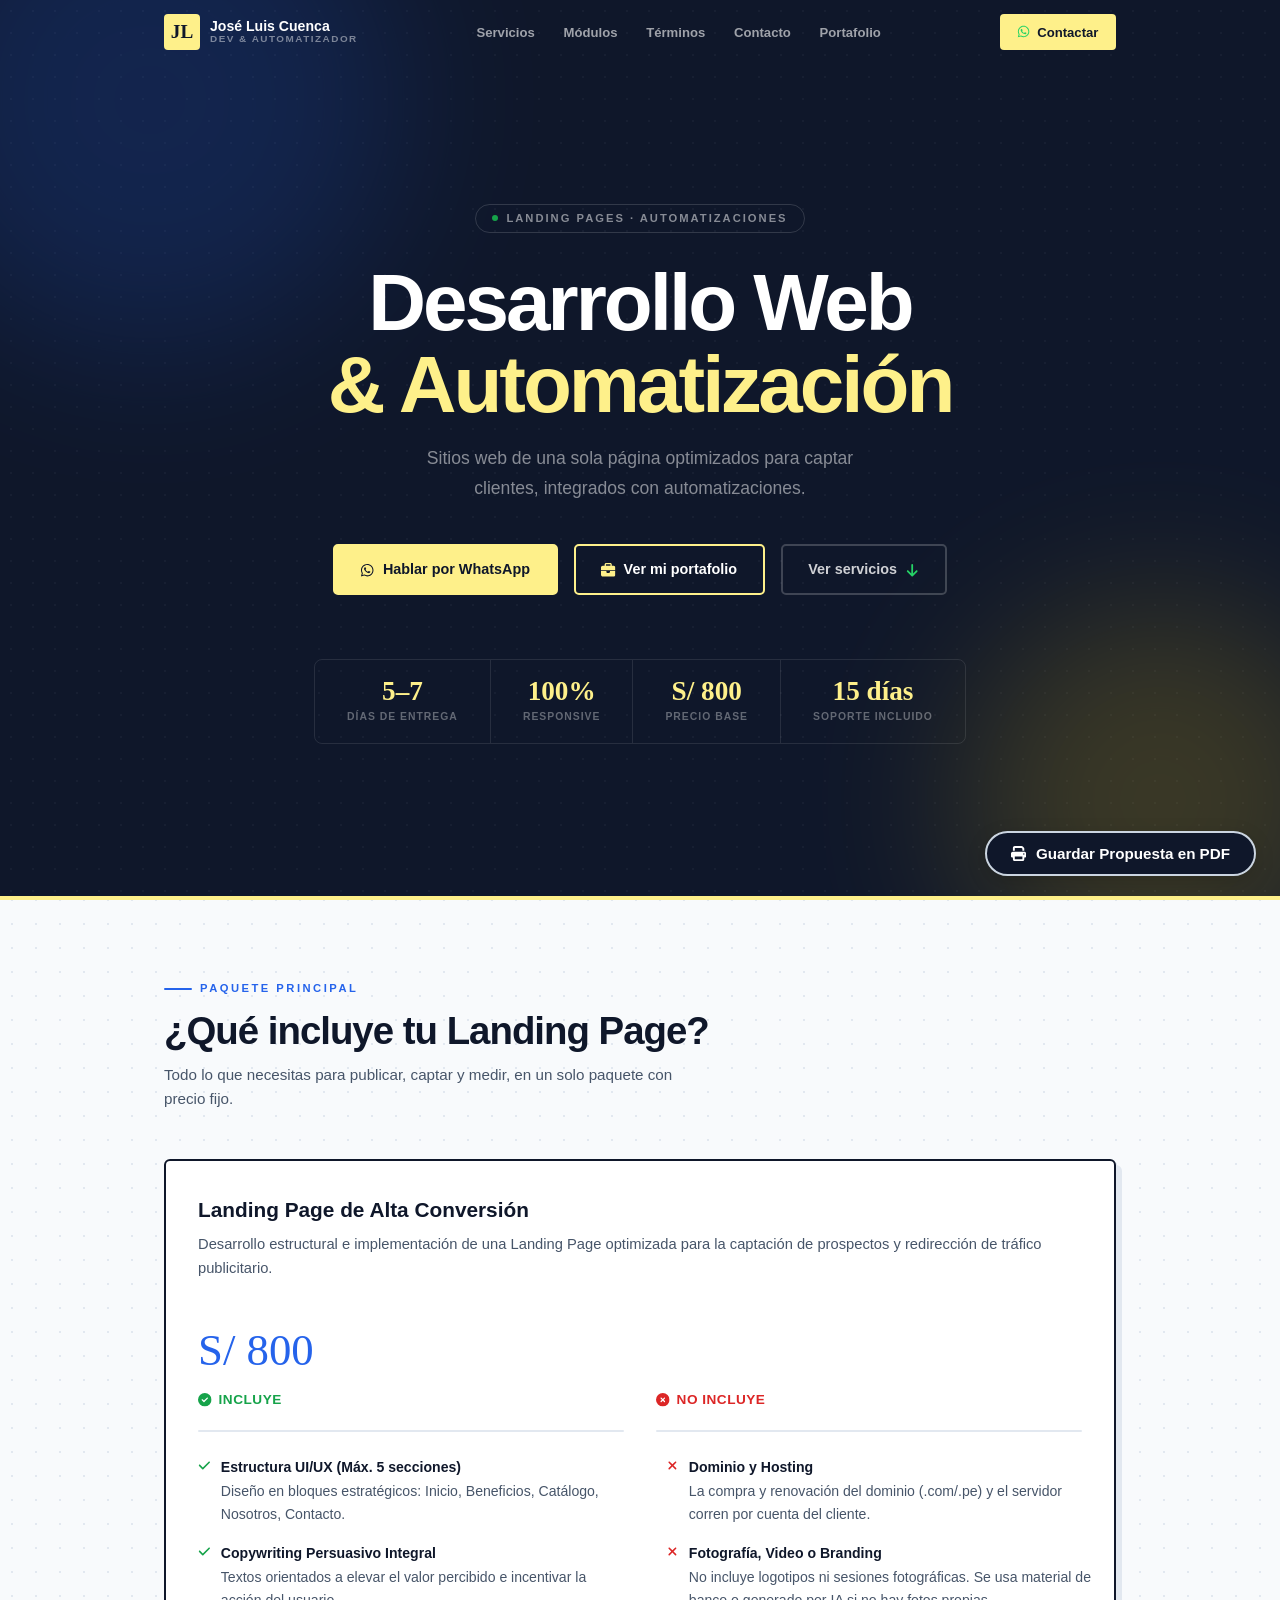
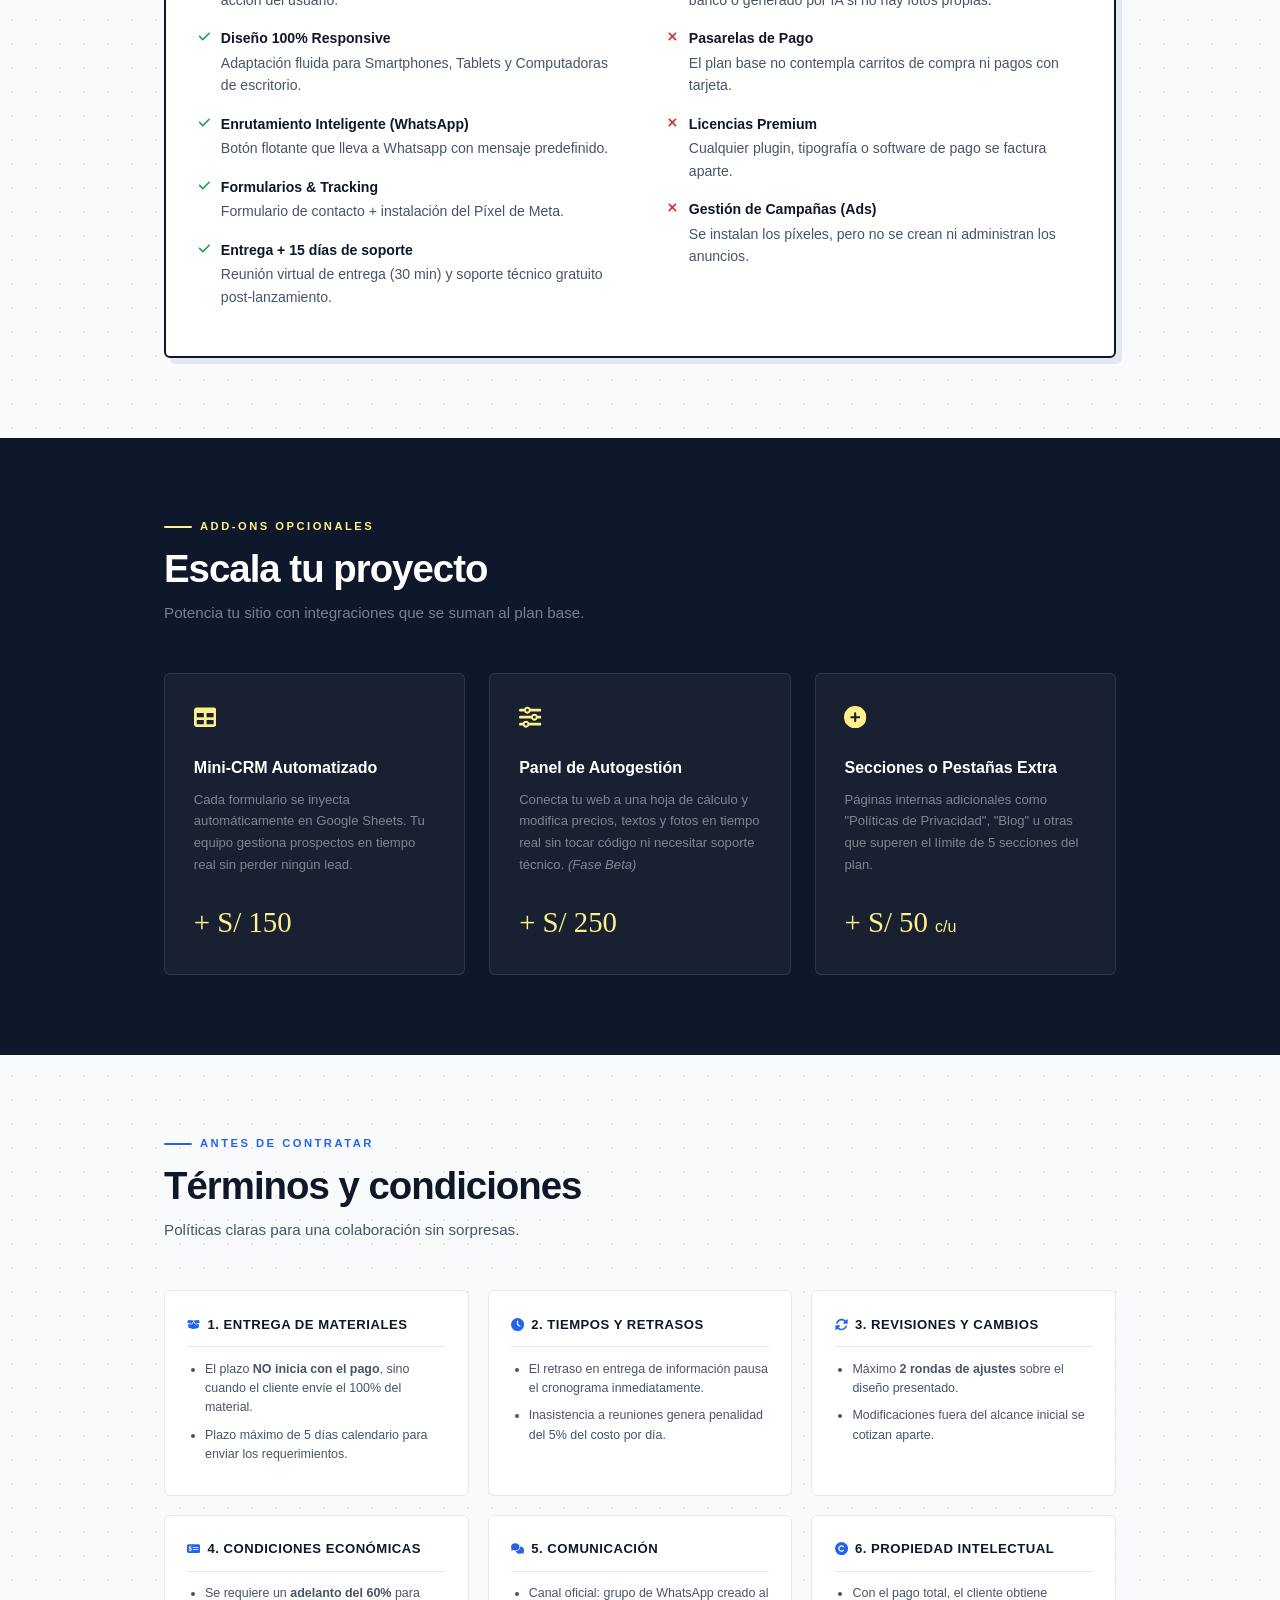
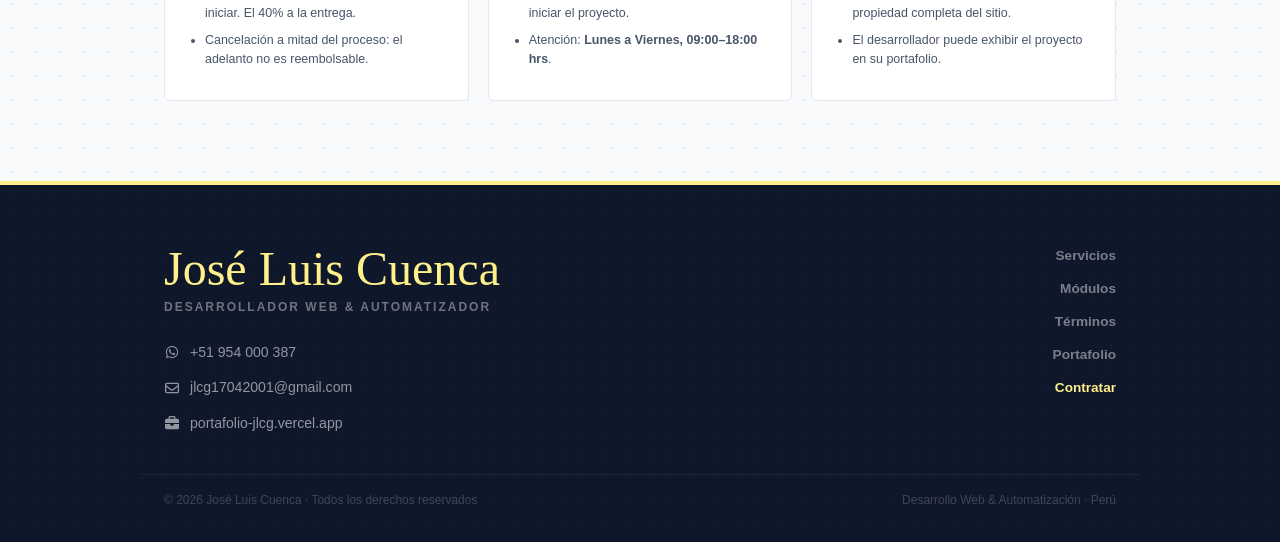
==== index.html @ b8abf056 "Verificación de Google Search Console" ====
<!doctype html>
<html lang="es-PE">
  <head>
    <meta charset="UTF-8" />
    <meta name="viewport" content="width=device-width, initial-scale=1.0" />
    <title>Landing Pages y Automatización en Perú desde S/ 800 | José Luis Cuenca</title>
    <meta name="description" content="Landing pages de alta conversión y automatizaciones para negocios en Perú. Diseño responsive, WhatsApp, formularios y píxel de Meta. Entrega en 5 a 7 días, desde S/ 800. José Luis Cuenca, Arequipa." />
    <meta name="robots" content="index, follow, max-image-preview:large" />
    <meta name="google-site-verification" content="N4TwjsxCLMq5BI_Ngx6-KOkqQGb3mL-dlwS7zQG62xs" />
    <meta name="author" content="José Luis Cuenca Gutiérrez" />
    <meta name="theme-color" content="#0f172a" />
    <link rel="canonical" href="https://portafoliofreelance-jlcg.vercel.app/" />
    <link rel="icon" href="favicon.ico" sizes="48x48" />
    <link rel="icon" href="icons/favicon.svg" type="image/svg+xml" />
    <link rel="apple-touch-icon" href="icons/apple-touch-icon.png" />
    <link rel="manifest" href="site.webmanifest" />
    <meta property="og:type" content="website" />
    <meta property="og:locale" content="es_PE" />
    <meta property="og:site_name" content="José Luis Cuenca · Desarrollo Web" />
    <meta property="og:title" content="Desarrollo Web & Automatización · Landing pages desde S/ 800" />
    <meta property="og:description" content="Landing pages de alta conversión con WhatsApp, formularios y automatizaciones. Entrega en 5 a 7 días." />
    <meta property="og:url" content="https://portafoliofreelance-jlcg.vercel.app/" />
    <meta property="og:image" content="https://portafoliofreelance-jlcg.vercel.app/og.jpg" />
    <meta property="og:image:width" content="1200" />
    <meta property="og:image:height" content="630" />
    <meta property="og:image:alt" content="Desarrollo Web & Automatización, José Luis Cuenca. Desde S/ 800." />
    <meta name="twitter:card" content="summary_large_image" />
    <meta name="twitter:title" content="Desarrollo Web & Automatización · Landing pages desde S/ 800" />
    <meta name="twitter:description" content="Landing pages de alta conversión con WhatsApp, formularios y automatizaciones." />
    <meta name="twitter:image" content="https://portafoliofreelance-jlcg.vercel.app/og.jpg" />
    <link rel="preload" href="fonts/f-inter-normal-400_800.woff2" as="font" type="font/woff2" crossorigin />
    <link rel="preload" href="fonts/f-caveat-normal-600_700.woff2" as="font" type="font/woff2" crossorigin />
    <script type="application/ld+json">{"@context": "https://schema.org", "@graph": [{"@type": "ProfessionalService", "@id": "https://portafoliofreelance-jlcg.vercel.app/#servicio", "name": "José Luis Cuenca · Desarrollo Web & Automatización", "url": "https://portafoliofreelance-jlcg.vercel.app/", "image": "https://portafoliofreelance-jlcg.vercel.app/og.jpg", "logo": "https://portafoliofreelance-jlcg.vercel.app/icons/icon-512.png", "description": "Landing pages de alta conversión y automatizaciones para negocios en Perú. Diseño responsive, WhatsApp, formularios y píxel de Meta. Entrega en 5 a 7 días, desde S/ 800. José Luis Cuenca, Arequipa.", "email": "jlcg17042001@gmail.com", "telephone": "+51954000387", "priceRange": "S/ 800 - S/ 1250", "areaServed": {"@type": "Country", "name": "Perú"}, "address": {"@type": "PostalAddress", "addressLocality": "Arequipa", "addressCountry": "PE"}, "openingHoursSpecification": {"@type": "OpeningHoursSpecification", "dayOfWeek": ["Monday", "Tuesday", "Wednesday", "Thursday", "Friday"], "opens": "09:00", "closes": "18:00"}, "founder": {"@id": "https://portafolio-jlcg.vercel.app/#persona"}, "sameAs": ["https://portafolio-jlcg.vercel.app/", "https://github.com/JCuenca17", "https://www.linkedin.com/in/josecuencag/"], "hasOfferCatalog": {"@type": "OfferCatalog", "name": "Servicios", "itemListElement": [{"@type": "Offer", "price": "800", "priceCurrency": "PEN", "itemOffered": {"@type": "Service", "name": "Landing Page de Alta Conversión", "description": "Hasta 5 secciones, copywriting, diseño responsive, WhatsApp, formulario, píxel de Meta y soporte post-lanzamiento."}}, {"@type": "Offer", "price": "150", "priceCurrency": "PEN", "itemOffered": {"@type": "Service", "name": "Mini-CRM Automatizado", "description": "Formularios conectados a una hoja de cálculo en tiempo real."}}, {"@type": "Offer", "price": "250", "priceCurrency": "PEN", "itemOffered": {"@type": "Service", "name": "Panel de Autogestión", "description": "Edita precios, textos y fotos desde una hoja de cálculo."}}, {"@type": "Offer", "price": "50", "priceCurrency": "PEN", "itemOffered": {"@type": "Service", "name": "Sección o pestaña extra"}}]}}, {"@type": "Person", "@id": "https://portafolio-jlcg.vercel.app/#persona", "name": "José Luis Cuenca Gutiérrez", "url": "https://portafolio-jlcg.vercel.app/", "jobTitle": "Desarrollador de Software"}, {"@type": "WebSite", "@id": "https://portafoliofreelance-jlcg.vercel.app/#web", "url": "https://portafoliofreelance-jlcg.vercel.app/", "name": "José Luis Cuenca · Desarrollo Web & Automatización", "inLanguage": "es-PE"}]}</script>

    <link rel="stylesheet" href="style.css" />
  </head>
  <body>
    <svg width="0" height="0" style="position:absolute" aria-hidden="true" focusable="false"><symbol id="i-brands-whatsapp" viewBox="0 0 448 512"><path d="M380.9 97.1C339 55.1 283.2 32 223.9 32c-122.4 0-222 99.6-222 222 0 39.1 10.2 77.3 29.6 111L0 480l117.7-30.9c32.4 17.7 68.9 27 106.1 27h.1c122.3 0 224.1-99.6 224.1-222 0-59.3-25.2-115-67.1-157zm-157 341.6c-33.2 0-65.7-8.9-94-25.7l-6.7-4-69.8 18.3L72 359.2l-4.4-7c-18.5-29.4-28.2-63.3-28.2-98.2 0-101.7 82.8-184.5 184.6-184.5 49.3 0 95.6 19.2 130.4 54.1 34.8 34.9 56.2 81.2 56.1 130.5 0 101.8-84.9 184.6-186.6 184.6zm101.2-138.2c-5.5-2.8-32.8-16.2-37.9-18-5.1-1.9-8.8-2.8-12.5 2.8-3.7 5.6-14.3 18-17.6 21.8-3.2 3.7-6.5 4.2-12 1.4-32.6-16.3-54-29.1-75.5-66-5.7-9.8 5.7-9.1 16.3-30.3 1.8-3.7.9-6.9-.5-9.7-1.4-2.8-12.5-30.1-17.1-41.2-4.5-10.8-9.1-9.3-12.5-9.5-3.2-.2-6.9-.2-10.6-.2-3.7 0-9.7 1.4-14.8 6.9-5.1 5.6-19.4 19-19.4 46.3 0 27.3 19.9 53.7 22.6 57.4 2.8 3.7 39.1 59.7 94.8 83.8 35.2 15.2 49 16.5 66.6 13.9 10.7-1.6 32.8-13.4 37.4-26.4 4.6-13 4.6-24.1 3.2-26.4-1.3-2.5-5-3.9-10.5-6.6z"/></symbol><symbol id="i-regular-envelope" viewBox="0 0 512 512"><path d="M64 112c-8.8 0-16 7.2-16 16v22.1L220.5 291.7c20.7 17 50.4 17 71.1 0L464 150.1V128c0-8.8-7.2-16-16-16H64zM48 212.2V384c0 8.8 7.2 16 16 16H448c8.8 0 16-7.2 16-16V212.2L322 328.8c-38.4 31.5-93.7 31.5-132 0L48 212.2zM0 128C0 92.7 28.7 64 64 64H448c35.3 0 64 28.7 64 64V384c0 35.3-28.7 64-64 64H64c-35.3 0-64-28.7-64-64V128z"/></symbol><symbol id="i-solid-arrow-down" viewBox="0 0 384 512"><path d="M169.4 470.6c12.5 12.5 32.8 12.5 45.3 0l160-160c12.5-12.5 12.5-32.8 0-45.3s-32.8-12.5-45.3 0L224 370.8 224 64c0-17.7-14.3-32-32-32s-32 14.3-32 32l0 306.7L54.6 265.4c-12.5-12.5-32.8-12.5-45.3 0s-12.5 32.8 0 45.3l160 160z"/></symbol><symbol id="i-solid-box-open" viewBox="0 0 640 512"><path d="M58.9 42.1c3-6.1 9.6-9.6 16.3-8.7L320 64 564.8 33.4c6.7-.8 13.3 2.7 16.3 8.7l41.7 83.4c9 17.9-.6 39.6-19.8 45.1L439.6 217.3c-13.9 4-28.8-1.9-36.2-14.3L320 64 236.6 203c-7.4 12.4-22.3 18.3-36.2 14.3L37.1 170.6c-19.3-5.5-28.8-27.2-19.8-45.1L58.9 42.1zM321.1 128l54.9 91.4c14.9 24.8 44.6 36.6 72.5 28.6L576 211.6v167c0 22-15 41.2-36.4 46.6l-204.1 51c-10.2 2.6-20.9 2.6-31 0l-204.1-51C79 419.7 64 400.5 64 378.5v-167L191.6 248c27.8 8 57.6-3.8 72.5-28.6L318.9 128h2.2z"/></symbol><symbol id="i-solid-briefcase" viewBox="0 0 512 512"><path d="M184 48H328c4.4 0 8 3.6 8 8V96H176V56c0-4.4 3.6-8 8-8zm-56 8V96H64C28.7 96 0 124.7 0 160v96H192 320 512V160c0-35.3-28.7-64-64-64H384V56c0-30.9-25.1-56-56-56H184c-30.9 0-56 25.1-56 56zM512 288H320v32c0 17.7-14.3 32-32 32H224c-17.7 0-32-14.3-32-32V288H0V416c0 35.3 28.7 64 64 64H448c35.3 0 64-28.7 64-64V288z"/></symbol><symbol id="i-solid-check" viewBox="0 0 448 512"><path d="M438.6 105.4c12.5 12.5 12.5 32.8 0 45.3l-256 256c-12.5 12.5-32.8 12.5-45.3 0l-128-128c-12.5-12.5-12.5-32.8 0-45.3s32.8-12.5 45.3 0L160 338.7 393.4 105.4c12.5-12.5 32.8-12.5 45.3 0z"/></symbol><symbol id="i-solid-circle-check" viewBox="0 0 512 512"><path d="M256 512A256 256 0 1 0 256 0a256 256 0 1 0 0 512zM369 209L241 337c-9.4 9.4-24.6 9.4-33.9 0l-64-64c-9.4-9.4-9.4-24.6 0-33.9s24.6-9.4 33.9 0l47 47L335 175c9.4-9.4 24.6-9.4 33.9 0s9.4 24.6 0 33.9z"/></symbol><symbol id="i-solid-circle-xmark" viewBox="0 0 512 512"><path d="M256 512A256 256 0 1 0 256 0a256 256 0 1 0 0 512zM175 175c9.4-9.4 24.6-9.4 33.9 0l47 47 47-47c9.4-9.4 24.6-9.4 33.9 0s9.4 24.6 0 33.9l-47 47 47 47c9.4 9.4 9.4 24.6 0 33.9s-24.6 9.4-33.9 0l-47-47-47 47c-9.4 9.4-24.6 9.4-33.9 0s-9.4-24.6 0-33.9l47-47-47-47c-9.4-9.4-9.4-24.6 0-33.9z"/></symbol><symbol id="i-solid-clock" viewBox="0 0 512 512"><path d="M256 0a256 256 0 1 1 0 512A256 256 0 1 1 256 0zM232 120V256c0 8 4 15.5 10.7 20l96 64c11 7.4 25.9 4.4 33.3-6.7s4.4-25.9-6.7-33.3L280 243.2V120c0-13.3-10.7-24-24-24s-24 10.7-24 24z"/></symbol><symbol id="i-solid-comments" viewBox="0 0 640 512"><path d="M208 352c114.9 0 208-78.8 208-176S322.9 0 208 0S0 78.8 0 176c0 38.6 14.7 74.3 39.6 103.4c-3.5 9.4-8.7 17.7-14.2 24.7c-4.8 6.2-9.7 11-13.3 14.3c-1.8 1.6-3.3 2.9-4.3 3.7c-.5 .4-.9 .7-1.1 .8l-.2 .2 0 0 0 0C1 327.2-1.4 334.4 .8 340.9S9.1 352 16 352c21.8 0 43.8-5.6 62.1-12.5c9.2-3.5 17.8-7.4 25.3-11.4C134.1 343.3 169.8 352 208 352zM448 176c0 112.3-99.1 196.9-216.5 207C255.8 457.4 336.4 512 432 512c38.2 0 73.9-8.7 104.7-23.9c7.5 4 16 7.9 25.2 11.4c18.3 6.9 40.3 12.5 62.1 12.5c6.9 0 13.1-4.5 15.2-11.1c2.1-6.6-.2-13.8-5.8-17.9l0 0 0 0-.2-.2c-.2-.2-.6-.4-1.1-.8c-1-.8-2.5-2-4.3-3.7c-3.6-3.3-8.5-8.1-13.3-14.3c-5.5-7-10.7-15.4-14.2-24.7c24.9-29 39.6-64.7 39.6-103.4c0-92.8-84.9-168.9-192.6-175.5c.4 5.1 .6 10.3 .6 15.5z"/></symbol><symbol id="i-solid-copyright" viewBox="0 0 512 512"><path d="M256 512A256 256 0 1 0 256 0a256 256 0 1 0 0 512zM199.4 312.6c31.2 31.2 81.9 31.2 113.1 0c9.4-9.4 24.6-9.4 33.9 0s9.4 24.6 0 33.9c-50 50-131 50-181 0s-50-131 0-181s131-50 181 0c9.4 9.4 9.4 24.6 0 33.9s-24.6 9.4-33.9 0c-31.2-31.2-81.9-31.2-113.1 0s-31.2 81.9 0 113.1z"/></symbol><symbol id="i-solid-money-check-dollar" viewBox="0 0 576 512"><path d="M64 64C28.7 64 0 92.7 0 128V384c0 35.3 28.7 64 64 64H512c35.3 0 64-28.7 64-64V128c0-35.3-28.7-64-64-64H64zM272 192H496c8.8 0 16 7.2 16 16s-7.2 16-16 16H272c-8.8 0-16-7.2-16-16s7.2-16 16-16zM256 304c0-8.8 7.2-16 16-16H496c8.8 0 16 7.2 16 16s-7.2 16-16 16H272c-8.8 0-16-7.2-16-16zM164 152v13.9c7.5 1.2 14.6 2.9 21.1 4.7c10.7 2.8 17 13.8 14.2 24.5s-13.8 17-24.5 14.2c-11-2.9-21.6-5-31.2-5.2c-7.9-.1-16 1.8-21.5 5c-4.8 2.8-6.2 5.6-6.2 9.3c0 1.8 .1 3.5 5.3 6.7c6.3 3.8 15.5 6.7 28.3 10.5l.7 .2c11.2 3.4 25.6 7.7 37.1 15c12.9 8.1 24.3 21.3 24.6 41.6c.3 20.9-10.5 36.1-24.8 45c-7.2 4.5-15.2 7.3-23.2 9V360c0 11-9 20-20 20s-20-9-20-20V345.4c-10.3-2.2-20-5.5-28.2-8.4l0 0 0 0c-2.1-.7-4.1-1.4-6.1-2.1c-10.5-3.5-16.1-14.8-12.6-25.3s14.8-16.1 25.3-12.6c2.5 .8 4.9 1.7 7.2 2.4c13.6 4.6 24 8.1 35.1 8.5c8.6 .3 16.5-1.6 21.4-4.7c4.1-2.5 6-5.5 5.9-10.5c0-2.9-.8-5-5.9-8.2c-6.3-4-15.4-6.9-28-10.7l-1.7-.5c-10.9-3.3-24.6-7.4-35.6-14c-12.7-7.7-24.6-20.5-24.7-40.7c-.1-21.1 11.8-35.7 25.8-43.9c6.9-4.1 14.5-6.8 22.2-8.5V152c0-11 9-20 20-20s20 9 20 20z"/></symbol><symbol id="i-solid-plus-circle" viewBox="0 0 512 512"><path d="M256 512A256 256 0 1 0 256 0a256 256 0 1 0 0 512zM232 344V280H168c-13.3 0-24-10.7-24-24s10.7-24 24-24h64V168c0-13.3 10.7-24 24-24s24 10.7 24 24v64h64c13.3 0 24 10.7 24 24s-10.7 24-24 24H280v64c0 13.3-10.7 24-24 24s-24-10.7-24-24z"/></symbol><symbol id="i-solid-print" viewBox="0 0 512 512"><path d="M128 0C92.7 0 64 28.7 64 64v96h64V64H354.7L384 93.3V160h64V93.3c0-17-6.7-33.3-18.7-45.3L400 18.7C388 6.7 371.7 0 354.7 0H128zM384 352v32 64H128V384 368 352H384zm64 32h32c17.7 0 32-14.3 32-32V256c0-35.3-28.7-64-64-64H64c-35.3 0-64 28.7-64 64v96c0 17.7 14.3 32 32 32H64v64c0 35.3 28.7 64 64 64H384c35.3 0 64-28.7 64-64V384zM432 248a24 24 0 1 1 0 48 24 24 0 1 1 0-48z"/></symbol><symbol id="i-solid-rotate" viewBox="0 0 512 512"><path d="M142.9 142.9c62.2-62.2 162.7-62.5 225.3-1L327 183c-6.9 6.9-8.9 17.2-5.2 26.2s12.5 14.8 22.2 14.8H463.5c0 0 0 0 0 0H472c13.3 0 24-10.7 24-24V72c0-9.7-5.8-18.5-14.8-22.2s-19.3-1.7-26.2 5.2L413.4 96.6c-87.6-86.5-228.7-86.2-315.8 1C73.2 122 55.6 150.7 44.8 181.4c-5.9 16.7 2.9 34.9 19.5 40.8s34.9-2.9 40.8-19.5c7.7-21.8 20.2-42.3 37.8-59.8zM16 312v7.6 .7V440c0 9.7 5.8 18.5 14.8 22.2s19.3 1.7 26.2-5.2l41.6-41.6c87.6 86.5 228.7 86.2 315.8-1c24.4-24.4 42.1-53.1 52.9-83.7c5.9-16.7-2.9-34.9-19.5-40.8s-34.9 2.9-40.8 19.5c-7.7 21.8-20.2 42.3-37.8 59.8c-62.2 62.2-162.7 62.5-225.3 1L185 329c6.9-6.9 8.9-17.2 5.2-26.2s-12.5-14.8-22.2-14.8H48.4h-.7H40c-13.3 0-24 10.7-24 24z"/></symbol><symbol id="i-solid-sliders" viewBox="0 0 512 512"><path d="M0 416c0 17.7 14.3 32 32 32l54.7 0c12.3 28.3 40.5 48 73.3 48s61-19.7 73.3-48L480 448c17.7 0 32-14.3 32-32s-14.3-32-32-32l-246.7 0c-12.3-28.3-40.5-48-73.3-48s-61 19.7-73.3 48L32 384c-17.7 0-32 14.3-32 32zm128 0a32 32 0 1 1 64 0 32 32 0 1 1 -64 0zM320 256a32 32 0 1 1 64 0 32 32 0 1 1 -64 0zm32-80c-32.8 0-61 19.7-73.3 48L32 224c-17.7 0-32 14.3-32 32s14.3 32 32 32l246.7 0c12.3 28.3 40.5 48 73.3 48s61-19.7 73.3-48l54.7 0c17.7 0 32-14.3 32-32s-14.3-32-32-32l-54.7 0c-12.3-28.3-40.5-48-73.3-48zM192 128a32 32 0 1 1 0-64 32 32 0 1 1 0 64zm73.3-64C253 35.7 224.8 16 192 16s-61 19.7-73.3 48L32 64C14.3 64 0 78.3 0 96s14.3 32 32 32l86.7 0c12.3 28.3 40.5 48 73.3 48s61-19.7 73.3-48L480 128c17.7 0 32-14.3 32-32s-14.3-32-32-32L265.3 64z"/></symbol><symbol id="i-solid-table" viewBox="0 0 512 512"><path d="M64 256V160H224v96H64zm0 64H224v96H64V320zm224 96V320H448v96H288zM448 256H288V160H448v96zM64 32C28.7 32 0 60.7 0 96V416c0 35.3 28.7 64 64 64H448c35.3 0 64-28.7 64-64V96c0-35.3-28.7-64-64-64H64z"/></symbol><symbol id="i-solid-xmark" viewBox="0 0 384 512"><path d="M342.6 150.6c12.5-12.5 12.5-32.8 0-45.3s-32.8-12.5-45.3 0L192 210.7 86.6 105.4c-12.5-12.5-32.8-12.5-45.3 0s-12.5 32.8 0 45.3L146.7 256 41.4 361.4c-12.5 12.5-12.5 32.8 0 45.3s32.8 12.5 45.3 0L192 301.3 297.4 406.6c12.5 12.5 32.8 12.5 45.3 0s12.5-32.8 0-45.3L237.3 256 342.6 150.6z"/></symbol></svg>
    <nav class="nav" id="navbar" aria-label="Principal">
      <div class="nav-inner">
        <a href="#" class="nav-logo" aria-label="José Luis Cuenca, inicio">
          <div class="nav-logo-mark">JL</div>
          <div class="nav-logo-text">
            <span class="nav-logo-name">José Luis Cuenca</span>
            <span class="nav-logo-role">Dev & Automatizador</span>
          </div>
        </a>
        <ul class="nav-links">
          <li><a href="#servicios">Servicios</a></li>
          <li><a href="#modulos">Módulos</a></li>
          <li><a href="#terminos">Términos</a></li>
          <li><a href="#contacto">Contacto</a></li>
          <li>
            <a href="https://portafolio-jlcg.vercel.app/" target="_blank" rel="noopener">Portafolio</a>
          </li>
        </ul>
        <a
          href="https://wa.me/51954000387"
          target="_blank"
          class="nav-cta desktop"
        >
          <i class="fa-brands fa-whatsapp" aria-hidden="true"><svg class="ico"><use href="#i-brands-whatsapp"/></svg></i> Contactar
        </a>
        <button class="hamburger" id="hamburger" aria-label="Menú">
          <span></span><span></span><span></span>
        </button>
      </div>
    </nav>

    <div class="mobile-menu" id="mobileMenu">
      <a href="#servicios" class="mobile-link">Servicios</a>
      <a href="#modulos" class="mobile-link">Módulos</a>
      <a href="#terminos" class="mobile-link">Términos</a>
      <a href="#contacto" class="mobile-link">Contacto</a>
      <a href="https://portafolio-jlcg.vercel.app/" target="_blank" rel="noopener" class="mobile-link">Ver portafolio</a>
      <a href="https://wa.me/51954000387" target="_blank" rel="noopener" class="nav-cta">
        <i class="fa-brands fa-whatsapp" aria-hidden="true"><svg class="ico"><use href="#i-brands-whatsapp"/></svg></i> Contratar ahora
      </a>
    </div>

    <main id="inicio">
    <section class="hero">
      <div class="hero-blob hero-blob-1"></div>
      <div class="hero-blob hero-blob-2"></div>
      <div class="hero-stripe"></div>

      <div class="hero-eyebrow">
        <span class="dot"></span>
        Landing Pages · Automatizaciones
      </div>

      <h1>
        Desarrollo Web<br /><span class="accent">&amp; Automatización</span>
      </h1>

      <p class="hero-sub">
        Sitios web de una sola página optimizados para captar clientes,
        integrados con automatizaciones.
      </p>

      <div class="hero-actions">
        <a href="https://wa.me/51954000387" target="_blank" rel="noopener" class="btn-primary">
          <i class="fa-brands fa-whatsapp" aria-hidden="true"><svg class="ico"><use href="#i-brands-whatsapp"/></svg></i> Hablar por WhatsApp
        </a>
        <a
          href="https://portafolio-jlcg.vercel.app/"
          target="_blank"
          rel="noopener"
          class="btn-outline btn-portafolio"
        >
          <i class="fa-solid fa-briefcase" aria-hidden="true"><svg class="ico"><use href="#i-solid-briefcase"/></svg></i> Ver mi portafolio
        </a>
        <a href="#servicios" class="btn-outline">
          Ver servicios <i class="fa-solid fa-arrow-down" aria-hidden="true"><svg class="ico"><use href="#i-solid-arrow-down"/></svg></i>
        </a>
      </div>

      <div class="hero-stats">
        <div class="stat-item">
          <span class="stat-value hw" data-count="7">5–7</span>
          <span class="stat-label">Días de entrega</span>
        </div>
        <div class="stat-item">
          <span class="stat-value hw">100%</span>
          <span class="stat-label">Responsive</span>
        </div>
        <div class="stat-item">
          <span class="stat-value hw">S/ 800</span>
          <span class="stat-label">Precio base</span>
        </div>
        <div class="stat-item">
          <span class="stat-value hw">15 días</span>
          <span class="stat-label">Soporte incluido</span>
        </div>
      </div>
    </section>

    <div id="servicios">
      <div class="section">
        <p class="section-label reveal">Paquete principal</p>
        <h2 class="section-heading reveal delay-1">
          ¿Qué incluye tu Landing Page?
        </h2>
        <p class="section-sub reveal delay-2">
          Todo lo que necesitas para publicar, captar y medir, en un solo
          paquete con precio fijo.
        </p>

        <div class="card reveal delay-3">
          <div class="service-header">
            <div>
              <div class="service-title">Landing Page de Alta Conversión</div>
              <div class="service-desc" style="margin-top: 0.4rem">
                Desarrollo estructural e implementación de una Landing Page
                optimizada para la captación de prospectos y redirección de
                tráfico publicitario.
              </div>
            </div>
            <div class="service-price hw">S/ 800</div>
          </div>

          <div class="scope-grid">
            <div class="scope-col yes">
              <h3><i class="fa-solid fa-circle-check" aria-hidden="true"><svg class="ico"><use href="#i-solid-circle-check"/></svg></i> Incluye</h3>
              <div class="scope-divider"></div>
              <div class="scope-item">
                <i class="fa-solid fa-check scope-item-icon" aria-hidden="true"><svg class="ico"><use href="#i-solid-check"/></svg></i>
                <div>
                  <strong>Estructura UI/UX (Máx. 5 secciones)</strong>Diseño en
                  bloques estratégicos: Inicio, Beneficios, Catálogo, Nosotros,
                  Contacto.
                </div>
              </div>
              <div class="scope-item">
                <i class="fa-solid fa-check scope-item-icon" aria-hidden="true"><svg class="ico"><use href="#i-solid-check"/></svg></i>
                <div>
                  <strong>Copywriting Persuasivo Integral</strong>Textos
                  orientados a elevar el valor percibido e incentivar la acción
                  del usuario.
                </div>
              </div>
              <div class="scope-item">
                <i class="fa-solid fa-check scope-item-icon" aria-hidden="true"><svg class="ico"><use href="#i-solid-check"/></svg></i>
                <div>
                  <strong>Diseño 100% Responsive</strong>Adaptación fluida para
                  Smartphones, Tablets y Computadoras de escritorio.
                </div>
              </div>
              <div class="scope-item">
                <i class="fa-solid fa-check scope-item-icon" aria-hidden="true"><svg class="ico"><use href="#i-solid-check"/></svg></i>
                <div>
                  <strong>Enrutamiento Inteligente (WhatsApp)</strong>Botón
                  flotante que lleva a Whatsapp con mensaje predefinido.
                </div>
              </div>
              <div class="scope-item">
                <i class="fa-solid fa-check scope-item-icon" aria-hidden="true"><svg class="ico"><use href="#i-solid-check"/></svg></i>
                <div>
                  <strong>Formularios & Tracking</strong>Formulario de contacto
                  + instalación del Píxel de Meta.
                </div>
              </div>
              <div class="scope-item">
                <i class="fa-solid fa-check scope-item-icon" aria-hidden="true"><svg class="ico"><use href="#i-solid-check"/></svg></i>
                <div>
                  <strong>Entrega + 15 días de soporte</strong>Reunión virtual
                  de entrega (30 min) y soporte técnico gratuito
                  post-lanzamiento.
                </div>
              </div>
            </div>
            <div class="scope-col no">
              <h3><i class="fa-solid fa-circle-xmark" aria-hidden="true"><svg class="ico"><use href="#i-solid-circle-xmark"/></svg></i> No incluye</h3>
              <div class="scope-divider"></div>
              <div class="scope-item">
                <i class="fa-solid fa-xmark scope-item-icon" aria-hidden="true"><svg class="ico"><use href="#i-solid-xmark"/></svg></i>
                <div>
                  <strong>Dominio y Hosting</strong>La compra y renovación del
                  dominio (.com/.pe) y el servidor corren por cuenta del
                  cliente.
                </div>
              </div>
              <div class="scope-item">
                <i class="fa-solid fa-xmark scope-item-icon" aria-hidden="true"><svg class="ico"><use href="#i-solid-xmark"/></svg></i>
                <div>
                  <strong>Fotografía, Video o Branding</strong>No incluye
                  logotipos ni sesiones fotográficas. Se usa material de banco o
                  generado por IA si no hay fotos propias.
                </div>
              </div>
              <div class="scope-item">
                <i class="fa-solid fa-xmark scope-item-icon" aria-hidden="true"><svg class="ico"><use href="#i-solid-xmark"/></svg></i>
                <div>
                  <strong>Pasarelas de Pago</strong>El plan base no contempla
                  carritos de compra ni pagos con tarjeta.
                </div>
              </div>
              <div class="scope-item">
                <i class="fa-solid fa-xmark scope-item-icon" aria-hidden="true"><svg class="ico"><use href="#i-solid-xmark"/></svg></i>
                <div>
                  <strong>Licencias Premium</strong>Cualquier plugin, tipografía
                  o software de pago se factura aparte.
                </div>
              </div>
              <div class="scope-item">
                <i class="fa-solid fa-xmark scope-item-icon" aria-hidden="true"><svg class="ico"><use href="#i-solid-xmark"/></svg></i>
                <div>
                  <strong>Gestión de Campañas (Ads)</strong>Se instalan los
                  píxeles, pero no se crean ni administran los anuncios.
                </div>
              </div>
            </div>
          </div>
        </div>
      </div>
    </div>

    <div class="modules-bg" id="modulos">
      <div class="section">
        <p class="section-label reveal">Add-ons opcionales</p>
        <h2 class="section-heading reveal delay-1">Escala tu proyecto</h2>
        <p
          class="section-sub reveal delay-2"
          style="color: rgba(255, 255, 255, 0.45)"
        >
          Potencia tu sitio con integraciones que se suman al plan base.
        </p>

        <div class="modules-grid">
          <div class="module-card reveal delay-1">
            <div class="module-card-icon">
              <i class="fa-solid fa-table" aria-hidden="true"><svg class="ico"><use href="#i-solid-table"/></svg></i>
            </div>
            <div class="module-card-title">Mini-CRM Automatizado</div>
            <div class="module-card-desc">
              Cada formulario se inyecta automáticamente en Google Sheets. Tu
              equipo gestiona prospectos en tiempo real sin perder ningún lead.
            </div>
            <div class="module-card-price hw">+ S/ 150</div>
          </div>
          <div class="module-card reveal delay-2">
            <div class="module-card-icon">
              <i class="fa-solid fa-sliders" aria-hidden="true"><svg class="ico"><use href="#i-solid-sliders"/></svg></i>
            </div>
            <div class="module-card-title">Panel de Autogestión</div>
            <div class="module-card-desc">
              Conecta tu web a una hoja de cálculo y modifica precios, textos y
              fotos en tiempo real sin tocar código ni necesitar soporte
              técnico.
              <em>(Fase Beta)</em>
            </div>
            <div class="module-card-price hw">+ S/ 250</div>
          </div>
          <div class="module-card reveal delay-3">
            <div class="module-card-icon">
              <i class="fa-solid fa-plus-circle" aria-hidden="true"><svg class="ico"><use href="#i-solid-plus-circle"/></svg></i>
            </div>
            <div class="module-card-title">Secciones o Pestañas Extra</div>
            <div class="module-card-desc">
              Páginas internas adicionales como "Políticas de Privacidad",
              "Blog" u otras que superen el límite de 5 secciones del plan.
            </div>
            <div class="module-card-price hw">
              + S/ 50
              <span
                style="
                  font-size: 1rem;
                  font-family: &quot;Inter&quot;, sans-serif;
                "
                >c/u</span
              >
            </div>
          </div>
        </div>
      </div>
    </div>

    <div id="terminos">
      <div class="section">
        <p class="section-label reveal">Antes de contratar</p>
        <h2 class="section-heading reveal delay-1">Términos y condiciones</h2>
        <p class="section-sub reveal delay-2">
          Políticas claras para una colaboración sin sorpresas.
        </p>

        <div class="terms-grid">
          <div class="term-card reveal delay-1">
            <h3>
              <i class="fa-solid fa-box-open" aria-hidden="true"><svg class="ico"><use href="#i-solid-box-open"/></svg></i> 1. Entrega de Materiales
            </h3>
            <ul>
              <li>
                El plazo <strong>NO inicia con el pago</strong>, sino cuando el
                cliente envíe el 100% del material.
              </li>
              <li>
                Plazo máximo de 5 días calendario para enviar los
                requerimientos.
              </li>
            </ul>
          </div>
          <div class="term-card reveal delay-2">
            <h3><i class="fa-solid fa-clock" aria-hidden="true"><svg class="ico"><use href="#i-solid-clock"/></svg></i> 2. Tiempos y Retrasos</h3>
            <ul>
              <li>
                El retraso en entrega de información pausa el cronograma
                inmediatamente.
              </li>
              <li>
                Inasistencia a reuniones genera penalidad del 5% del costo por
                día.
              </li>
            </ul>
          </div>
          <div class="term-card reveal delay-3">
            <h3><i class="fa-solid fa-rotate" aria-hidden="true"><svg class="ico"><use href="#i-solid-rotate"/></svg></i> 3. Revisiones y Cambios</h3>
            <ul>
              <li>
                Máximo <strong>2 rondas de ajustes</strong> sobre el diseño
                presentado.
              </li>
              <li>
                Modificaciones fuera del alcance inicial se cotizan aparte.
              </li>
            </ul>
          </div>
          <div class="term-card reveal delay-1">
            <h3>
              <i class="fa-solid fa-money-check-dollar" aria-hidden="true"><svg class="ico"><use href="#i-solid-money-check-dollar"/></svg></i> 4. Condiciones
              Económicas
            </h3>
            <ul>
              <li>
                Se requiere un <strong>adelanto del 60%</strong> para iniciar.
                El 40% a la entrega.
              </li>
              <li>
                Cancelación a mitad del proceso: el adelanto no es reembolsable.
              </li>
            </ul>
          </div>
          <div class="term-card reveal delay-2">
            <h3><i class="fa-solid fa-comments" aria-hidden="true"><svg class="ico"><use href="#i-solid-comments"/></svg></i> 5. Comunicación</h3>
            <ul>
              <li>
                Canal oficial: grupo de WhatsApp creado al iniciar el proyecto.
              </li>
              <li>
                Atención: <strong>Lunes a Viernes, 09:00–18:00 hrs</strong>.
              </li>
            </ul>
          </div>
          <div class="term-card reveal delay-3">
            <h3>
              <i class="fa-solid fa-copyright" aria-hidden="true"><svg class="ico"><use href="#i-solid-copyright"/></svg></i> 6. Propiedad Intelectual
            </h3>
            <ul>
              <li>
                Con el pago total, el cliente obtiene propiedad completa del
                sitio.
              </li>
              <li>
                El desarrollador puede exhibir el proyecto en su portafolio.
              </li>
            </ul>
          </div>
        </div>
      </div>
    </div>

    </main>

    <footer class="footer" id="contacto">
      <div class="footer-stripe"></div>
      <div class="footer-inner">
        <div>
          <div class="footer-name hw">José Luis Cuenca</div>
          <div class="footer-role">Desarrollador Web & Automatizador</div>
          <div class="footer-links">
            <a
              href="https://wa.me/51954000387"
              target="_blank" rel="noopener"
              class="footer-link"
            >
              <i class="fa-brands fa-whatsapp" aria-hidden="true"><svg class="ico"><use href="#i-brands-whatsapp"/></svg></i> +51 954 000 387
            </a>
            <a href="mailto:jlcg17042001@gmail.com" class="footer-link">
              <i class="fa-regular fa-envelope" aria-hidden="true"><svg class="ico"><use href="#i-regular-envelope"/></svg></i> jlcg17042001@gmail.com
            </a>
            <a
              href="https://portafolio-jlcg.vercel.app/"
              target="_blank"
              rel="noopener"
              class="footer-link"
            >
              <i class="fa-solid fa-briefcase" aria-hidden="true"><svg class="ico"><use href="#i-solid-briefcase"/></svg></i> portafolio-jlcg.vercel.app
            </a>
          </div>
        </div>
        <nav class="footer-nav">
          <a href="#servicios">Servicios</a>
          <a href="#modulos">Módulos</a>
          <a href="#terminos">Términos</a>
          <a href="https://portafolio-jlcg.vercel.app/" target="_blank" rel="noopener">Portafolio</a>
          <a
            href="https://wa.me/51954000387"
            target="_blank" rel="noopener"
            style="color: var(--yellow)"
            >Contratar</a
          >
        </nav>
      </div>
      <div class="footer-copy">
        <span>© 2026 José Luis Cuenca · Todos los derechos reservados</span>
        <span>Desarrollo Web &amp; Automatización · Perú</span>
      </div>
    </footer>

    <button class="btn-imprimir-flotante" onclick="window.print()">
      <i class="fa-solid fa-print" aria-hidden="true"><svg class="ico"><use href="#i-solid-print"/></svg></i> Guardar Propuesta en PDF
    </button>

    <div class="mensaje-impresion">
      Este documento de propuesta fue generado dinámicamente desde mi Landing
      Page.<br />
      Para ver la versión interactiva, visita:
      <strong>https://portafoliofreelance-jlcg.vercel.app/</strong><br />
      Proyectos realizados: <strong>https://portafolio-jlcg.vercel.app/</strong>
    </div>

    <script>
      const nav = document.getElementById("navbar");
      window.addEventListener(
        "scroll",
        () => {
          nav.classList.toggle("scrolled", window.scrollY > 40);
        },
        { passive: true },
      );

      const ham = document.getElementById("hamburger");
      const menu = document.getElementById("mobileMenu");
      ham.addEventListener("click", () => {
        ham.classList.toggle("open");
        menu.classList.toggle("open");
        document.body.style.overflow = menu.classList.contains("open")
          ? "hidden"
          : "";
      });
      document
        .querySelectorAll(".mobile-link, .mobile-menu .nav-cta")
        .forEach((a) => {
          a.addEventListener("click", () => {
            ham.classList.remove("open");
            menu.classList.remove("open");
            document.body.style.overflow = "";
          });
        });

      const io = new IntersectionObserver(
        (entries) => {
          entries.forEach((e) => {
            if (e.isIntersecting) {
              e.target.classList.add("visible");
              io.unobserve(e.target);
            }
          });
        },
        { threshold: 0.12 },
      );

      document
        .querySelectorAll(
          ".reveal, .reveal-left, .reveal-right, .scope-item, .term-card, .module-card",
        )
        .forEach((el) => io.observe(el));

      document.querySelectorAll(".scope-col").forEach((col) => {
        col.querySelectorAll(".scope-item").forEach((item, i) => {
          item.style.transitionDelay = `${i * 0.07}s`;
        });
      });
    </script>
  </body>
</html>
---- style.css ----
/* Fuentes alojadas en el sitio (subconjunto latin) */
@font-face{font-family:'Caveat';font-style:normal;font-weight:600 700;font-display:swap;src:url(fonts/f-caveat-normal-600_700.woff2) format('woff2');unicode-range:U+0000-00FF, U+0131, U+0152-0153, U+02BB-02BC, U+02C6, U+02DA, U+02DC, U+0304, U+0308, U+0329, U+2000-206F, U+20AC, U+2122, U+2191, U+2193, U+2212, U+2215, U+FEFF, U+FFFD}
@font-face{font-family:'Inter';font-style:normal;font-weight:400 800;font-display:swap;src:url(fonts/f-inter-normal-400_800.woff2) format('woff2');unicode-range:U+0000-00FF, U+0131, U+0152-0153, U+02BB-02BC, U+02C6, U+02DA, U+02DC, U+0304, U+0308, U+0329, U+2000-206F, U+20AC, U+2122, U+2191, U+2193, U+2212, U+2215, U+FEFF, U+FFFD}

/* ═══════════════════════════════════════════════════
    VARIABLES & RESET (WEB ORIGINAL)
═══════════════════════════════════════════════════ */
:root {
  --dark: #0f172a;
  --dark2: #1e293b;
  --light: #475569;
  --muted: #94a3b8;
  --blue: #2563eb;
  --yellow: #fef08a;
  --yellow2: #facc15;
  --bg: #f8fafc;
  --grid: #e2e8f0;
  --green: #16a34a;
  --red: #dc2626;
  --white: #ffffff;
  --radius: 6px;
  --shadow: 6px 6px 0 #e2e8f0;
}
*,
*::before,
*::after {
  box-sizing: border-box;
  margin: 0;
  padding: 0;
}
html {
  scroll-behavior: smooth;
}
body {
  font-family: "Inter", sans-serif;
  background: var(--bg);
  background-image: radial-gradient(var(--grid) 1.5px, transparent 1.5px);
  background-size: 24px 24px;
  color: var(--dark);
  line-height: 1.6;
  overflow-x: hidden;
}
.hw {
  font-family: "Caveat", cursive;
}

/* ═══════════════════════════════════════════════════
    NAVBAR & MENÚ MÓVIL
═══════════════════════════════════════════════════ */
.nav {
  position: fixed;
  top: 0;
  left: 0;
  right: 0;
  z-index: 100;
  background: rgba(15, 23, 42, 0);
  backdrop-filter: blur(0);
  border-bottom: 1px solid transparent;
  transition:
    background 0.3s,
    backdrop-filter 0.3s,
    border-color 0.3s;
}
.nav.scrolled {
  background: rgba(15, 23, 42, 0.92);
  backdrop-filter: blur(14px);
  border-color: rgba(255, 255, 255, 0.07);
}
.nav-inner {
  max-width: 1000px;
  margin: 0 auto;
  padding: 0 1.5rem;
  height: 64px;
  display: flex;
  align-items: center;
  justify-content: space-between;
  gap: 1rem;
}
.nav-logo {
  display: flex;
  align-items: center;
  gap: 10px;
  text-decoration: none;
}
.nav-logo-mark {
  width: 36px;
  height: 36px;
  background: var(--yellow);
  color: var(--dark);
  font-family: "Caveat", cursive;
  font-size: 1.2rem;
  font-weight: 700;
  display: flex;
  align-items: center;
  justify-content: center;
  border-radius: 4px;
}
.nav-logo-text {
  display: flex;
  flex-direction: column;
  line-height: 1.1;
}
.nav-logo-name {
  font-size: 0.88rem;
  font-weight: 800;
  color: #fff;
}
.nav-logo-role {
  font-size: 0.62rem;
  font-weight: 600;
  color: rgba(255, 255, 255, 0.45);
  letter-spacing: 1.5px;
  text-transform: uppercase;
}
.nav-links {
  display: flex;
  gap: 0.2rem;
  list-style: none;
}
.nav-links a {
  padding: 0.4rem 0.8rem;
  font-size: 0.82rem;
  font-weight: 600;
  color: rgba(255, 255, 255, 0.6);
  text-decoration: none;
  border-radius: 4px;
  transition:
    color 0.2s,
    background 0.2s;
}
.nav-links a:hover {
  color: #fff;
  background: rgba(255, 255, 255, 0.08);
}
.nav-cta {
  display: inline-flex;
  align-items: center;
  gap: 7px;
  background: var(--yellow);
  color: var(--dark);
  padding: 0.45rem 1.1rem;
  border-radius: 4px;
  font-size: 0.82rem;
  font-weight: 800;
  text-decoration: none;
  transition:
    transform 0.15s,
    box-shadow 0.15s;
  white-space: nowrap;
}
.nav-cta:hover {
  transform: translateY(-2px);
  box-shadow: 0 6px 20px rgba(250, 204, 21, 0.35);
}
.nav-cta i {
  color: #25d366;
}
.hamburger {
  display: none;
  flex-direction: column;
  gap: 5px;
  background: none;
  border: none;
  cursor: pointer;
  padding: 0.4rem;
}
.hamburger span {
  display: block;
  width: 22px;
  height: 2px;
  background: #fff;
  border-radius: 2px;
  transition: 0.3s;
}
.hamburger.open span:nth-child(1) {
  transform: translateY(7px) rotate(45deg);
}
.hamburger.open span:nth-child(2) {
  opacity: 0;
}
.hamburger.open span:nth-child(3) {
  transform: translateY(-7px) rotate(-45deg);
}
.mobile-menu {
  display: none;
  position: fixed;
  inset: 64px 0 0 0;
  background: rgba(15, 23, 42, 0.97);
  backdrop-filter: blur(16px);
  flex-direction: column;
  align-items: center;
  justify-content: center;
  gap: 1.5rem;
  z-index: 99;
}
.mobile-menu.open {
  display: flex;
  animation: fadeIn 0.25s ease;
}
.mobile-menu a {
  font-size: 1.3rem;
  font-weight: 700;
  color: rgba(255, 255, 255, 0.75);
  text-decoration: none;
  transition: color 0.2s;
}
.mobile-menu a:hover {
  color: var(--yellow);
}
.mobile-menu .nav-cta {
  font-size: 1rem;
  padding: 0.7rem 2rem;
}

/* ═══════════════════════════════════════════════════
    HERO
═══════════════════════════════════════════════════ */
.hero {
  min-height: 100svh;
  background: var(--dark);
  background-image: radial-gradient(
    rgba(255, 255, 255, 0.035) 1px,
    transparent 1px
  );
  background-size: 22px 22px;
  display: flex;
  flex-direction: column;
  justify-content: center;
  align-items: center;
  text-align: center;
  padding: 7rem 1.5rem 4rem;
  position: relative;
  overflow: hidden;
}
.hero-blob {
  position: absolute;
  border-radius: 50%;
  filter: blur(80px);
  opacity: 0.18;
  pointer-events: none;
}
.hero-blob-1 {
  width: 500px;
  height: 500px;
  background: var(--blue);
  top: -150px;
  left: -100px;
}
.hero-blob-2 {
  width: 400px;
  height: 400px;
  background: var(--yellow2);
  bottom: -100px;
  right: -80px;
}
.hero-stripe {
  position: absolute;
  bottom: 0;
  left: 0;
  right: 0;
  height: 4px;
  background: var(--yellow);
}
.hero-eyebrow {
  display: inline-flex;
  align-items: center;
  gap: 8px;
  border: 1px solid rgba(255, 255, 255, 0.15);
  border-radius: 99px;
  padding: 0.3rem 1rem;
  font-size: 0.7rem;
  font-weight: 700;
  letter-spacing: 2px;
  text-transform: uppercase;
  color: rgba(255, 255, 255, 0.5);
  margin-bottom: 1.8rem;
  transform: translateY(16px);
  animation: fadeUp 0.6s 0.1s forwards;
}
.hero-eyebrow .dot {
  width: 6px;
  height: 6px;
  border-radius: 50%;
  background: var(--green);
  animation: pulse 2s infinite;
}
.hero h1 {
  font-size: clamp(2.6rem, 7vw, 5rem);
  font-weight: 800;
  letter-spacing: -3px;
  line-height: 1.02;
  color: #fff;
  margin-bottom: 1.2rem;
  transform: translateY(20px);
  animation: fadeUp 0.7s 0.25s forwards;
}
.hero h1 .accent {
  color: var(--yellow);
  display: inline-block;
  position: relative;
}
.hero-sub {
  font-size: clamp(0.95rem, 2vw, 1.1rem);
  color: rgba(255, 255, 255, 0.5);
  max-width: 480px;
  margin: 0 auto 2.5rem;
  line-height: 1.7;
  transform: translateY(20px);
  animation: fadeUp 0.7s 0.4s forwards;
}
.hero-actions {
  display: flex;
  flex-wrap: wrap;
  gap: 1rem;
  justify-content: center;
  margin-bottom: 4rem;
  transform: translateY(20px);
  animation: fadeUp 0.7s 0.55s forwards;
}
.btn-primary {
  display: inline-flex;
  align-items: center;
  gap: 8px;
  background: var(--yellow);
  color: var(--dark);
  padding: 0.75rem 1.6rem;
  border-radius: 5px;
  font-size: 0.9rem;
  font-weight: 800;
  text-decoration: none;
  transition:
    transform 0.15s,
    box-shadow 0.15s;
  border: 2px solid var(--yellow);
}
.btn-primary:hover {
  transform: translateY(-3px);
  box-shadow: 0 10px 28px rgba(250, 204, 21, 0.4);
}
.btn-outline {
  display: inline-flex;
  align-items: center;
  gap: 8px;
  background: transparent;
  color: rgba(255, 255, 255, 0.8);
  padding: 0.75rem 1.6rem;
  border-radius: 5px;
  font-size: 0.9rem;
  font-weight: 700;
  text-decoration: none;
  border: 2px solid rgba(255, 255, 255, 0.2);
  transition:
    border-color 0.2s,
    color 0.2s,
    transform 0.15s;
}
.btn-outline:hover {
  border-color: rgba(255, 255, 255, 0.6);
  color: #fff;
  transform: translateY(-3px);
}
.btn-outline i {
  color: #25d366;
}
.btn-outline.btn-portafolio {
  border-color: var(--yellow);
  color: #fff;
}
.btn-outline.btn-portafolio i {
  color: var(--yellow);
}
.btn-outline.btn-portafolio:hover {
  background: rgba(254, 240, 138, 0.1);
}
.hero-stats {
  display: flex;
  flex-wrap: wrap;
  justify-content: center;
  border: 1px solid rgba(255, 255, 255, 0.1);
  border-radius: 8px;
  overflow: hidden;
  animation: fadeUp 0.7s 0.7s forwards;
}
.stat-item {
  padding: 1.1rem 2rem;
  text-align: center;
  border-right: 1px solid rgba(255, 255, 255, 0.1);
  transition: background 0.2s;
}
.stat-item:last-child {
  border-right: none;
}
.stat-item:hover {
  background: rgba(255, 255, 255, 0.04);
}
.stat-value {
  display: block;
  font-family: "Caveat", cursive;
  font-size: 1.7rem;
  font-weight: 700;
  color: var(--yellow);
  line-height: 1;
}
.stat-label {
  display: block;
  font-size: 0.65rem;
  font-weight: 600;
  color: rgba(255, 255, 255, 0.35);
  text-transform: uppercase;
  letter-spacing: 1px;
  margin-top: 4px;
}

/* ═══════════════════════════════════════════════════
    SECCIONES, TARJETAS Y GRID WEB
═══════════════════════════════════════════════════ */
.section {
  max-width: 1000px;
  margin: 0 auto;
  padding: 5rem 1.5rem;
}
.section-label {
  font-size: 0.7rem;
  font-weight: 700;
  letter-spacing: 2.5px;
  text-transform: uppercase;
  color: var(--blue);
  margin-bottom: 0.7rem;
  display: flex;
  align-items: center;
  gap: 8px;
}
.section-label::before {
  content: "";
  flex: 0 0 28px;
  height: 2px;
  background: var(--blue);
  border-radius: 2px;
}
.section-heading {
  font-size: clamp(1.6rem, 3.5vw, 2.4rem);
  font-weight: 800;
  letter-spacing: -1px;
  margin-bottom: 0.6rem;
  line-height: 1.15;
}
.section-sub {
  color: var(--light);
  font-size: 0.95rem;
  max-width: 520px;
  margin-bottom: 3rem;
}
.card {
  background: var(--white);
  border: 2px solid var(--dark);
  border-radius: var(--radius);
  box-shadow: var(--shadow);
  padding: 2rem;
  transition:
    transform 0.2s,
    box-shadow 0.2s;
}
.card:hover {
  transform: translate(-3px, -3px);
  box-shadow: 9px 9px 0 #e2e8f0;
}

.service-header {
  display: flex;
  align-items: flex-start;
  justify-content: space-between;
  flex-wrap: wrap;
  gap: 1rem;
  margin-bottom: 1rem;
}
.service-title {
  font-size: 1.3rem;
  font-weight: 800;
}
.service-price {
  font-family: "Caveat", cursive;
  font-size: 2.8rem;
  color: var(--blue);
  line-height: 1;
}
.service-desc {
  color: var(--light);
  font-size: 0.92rem;
  margin-bottom: 2rem;
}
.scope-grid {
  display: grid;
  grid-template-columns: 1fr 1fr;
  gap: 2rem;
}
.scope-col h3 {
  font-size: 0.85rem;
  font-weight: 700;
  text-transform: uppercase;
  letter-spacing: 0.5px;
  margin-bottom: 1.2rem;
  display: flex;
  align-items: center;
  gap: 7px;
}
.scope-col.yes h3 {
  color: var(--green);
}
.scope-col.no h3 {
  color: var(--red);
}
.scope-divider {
  height: 2px;
  background: var(--grid);
  margin-bottom: 1.5rem;
  border-radius: 2px;
}
.scope-item {
  display: flex;
  align-items: flex-start;
  gap: 10px;
  font-size: 0.88rem;
  color: var(--light);
  margin-bottom: 1rem;
  opacity: 0;
  transform: translateX(-10px);
  transition:
    opacity 0.4s,
    transform 0.4s;
}
.scope-item.visible {
  opacity: 1;
  transform: none;
}
.scope-col.no .scope-item {
  transform: translateX(10px);
}
.scope-item-icon {
  margin-top: 3px;
  flex-shrink: 0;
  font-size: 0.8rem;
}
.scope-col.yes .scope-item-icon {
  color: var(--green);
}
.scope-col.no .scope-item-icon {
  color: var(--red);
}
.scope-item strong {
  display: block;
  color: var(--dark);
  margin-bottom: 2px;
}

.modules-bg {
  background: var(--dark);
}
.modules-bg .section-label {
  color: var(--yellow);
}
.modules-bg .section-label::before {
  background: var(--yellow);
}
.modules-bg .section-heading {
  color: #fff;
}
.modules-bg .section-sub {
  color: rgba(255, 255, 255, 0.45);
}
.modules-grid {
  display: grid;
  grid-template-columns: repeat(3, 1fr);
  gap: 1.5rem;
}
.module-card {
  background: rgba(255, 255, 255, 0.04);
  border: 1px solid rgba(255, 255, 255, 0.1);
  border-radius: var(--radius);
  padding: 1.8rem;
  transition:
    background 0.2s,
    transform 0.2s,
    border-color 0.2s;
  cursor: default;
}
.module-card:hover {
  background: rgba(255, 255, 255, 0.08);
  transform: translateY(-4px);
  border-color: rgba(250, 204, 21, 0.4);
}
.module-card-icon {
  font-size: 1.4rem;
  color: var(--yellow);
  margin-bottom: 1rem;
}
.module-card-title {
  font-size: 1rem;
  font-weight: 700;
  color: #fff;
  margin-bottom: 0.5rem;
}
.module-card-desc {
  font-size: 0.82rem;
  color: rgba(255, 255, 255, 0.45);
  line-height: 1.65;
}
.module-card-price {
  margin-top: 1.5rem;
  font-family: "Caveat", cursive;
  font-size: 1.8rem;
  color: var(--yellow);
}

.terms-grid {
  display: grid;
  grid-template-columns: repeat(3, 1fr);
  gap: 1.2rem;
}
.term-card {
  background: var(--white);
  border: 1.5px solid var(--grid);
  border-radius: var(--radius);
  padding: 1.4rem;
  transition:
    border-color 0.2s,
    transform 0.2s,
    box-shadow 0.2s;
}
.term-card:hover {
  border-color: var(--dark);
  transform: translateY(-3px);
  box-shadow: 4px 4px 0 var(--grid);
}
.term-card h3 {
  font-size: 0.82rem;
  font-weight: 700;
  text-transform: uppercase;
  letter-spacing: 0.5px;
  color: var(--dark);
  display: flex;
  align-items: center;
  gap: 7px;
  padding-bottom: 0.7rem;
  margin-bottom: 0.8rem;
  border-bottom: 1px solid var(--grid);
}
.term-card h3 i {
  color: var(--blue);
}
.term-card ul {
  padding-left: 1.1rem;
  color: var(--light);
  font-size: 0.78rem;
}
.term-card li {
  margin-bottom: 0.5rem;
  line-height: 1.55;
}

/* ═══════════════════════════════════════════════════
    FOOTER & ANIMACIONES WEB
═══════════════════════════════════════════════════ */
.footer {
  background: var(--dark);
  background-image: radial-gradient(
    rgba(255, 255, 255, 0.03) 1px,
    transparent 1px
  );
  background-size: 22px 22px;
  position: relative;
  overflow: hidden;
}
.footer-stripe {
  position: absolute;
  top: 0;
  left: 0;
  right: 0;
  height: 4px;
  background: var(--yellow);
}
.footer-inner {
  max-width: 1000px;
  margin: 0 auto;
  padding: 4rem 1.5rem 2.5rem;
  display: grid;
  grid-template-columns: 1fr auto;
  gap: 3rem;
  align-items: start;
}
.footer-name {
  font-family: "Caveat", cursive;
  font-size: 3rem;
  color: var(--yellow);
  line-height: 1;
  margin-bottom: 0.3rem;
}
.footer-role {
  font-size: 0.75rem;
  font-weight: 700;
  letter-spacing: 2px;
  text-transform: uppercase;
  color: rgba(255, 255, 255, 0.4);
  margin-bottom: 1.5rem;
}
.footer-links {
  display: flex;
  flex-direction: column;
  gap: 0.8rem;
}
.footer-link {
  display: inline-flex;
  align-items: center;
  gap: 10px;
  font-size: 0.88rem;
  color: rgba(255, 255, 255, 0.55);
  text-decoration: none;
  transition: color 0.2s;
}
.footer-link:hover {
  color: var(--yellow);
}
.footer-link i {
  width: 16px;
  text-align: center;
}
.footer-nav {
  display: flex;
  flex-direction: column;
  gap: 0.7rem;
  align-items: flex-end;
}
.footer-nav a {
  font-size: 0.85rem;
  font-weight: 600;
  color: rgba(255, 255, 255, 0.45);
  text-decoration: none;
  transition: color 0.2s;
}
.footer-nav a:hover {
  color: rgba(255, 255, 255, 0.9);
}
.footer-copy {
  max-width: 1000px;
  margin: 0 auto;
  padding: 1rem 1.5rem 2rem;
  font-size: 0.75rem;
  color: rgba(255, 255, 255, 0.2);
  border-top: 1px solid rgba(255, 255, 255, 0.06);
  display: flex;
  justify-content: space-between;
  flex-wrap: wrap;
  gap: 0.5rem;
}

.reveal {
  opacity: 0;
  transform: translateY(30px);
  transition:
    opacity 0.55s ease,
    transform 0.55s ease;
}
.reveal.visible {
  opacity: 1;
  transform: none;
}
.reveal-left {
  opacity: 0;
  transform: translateX(-30px);
  transition:
    opacity 0.55s ease,
    transform 0.55s ease;
}
.reveal-right {
  opacity: 0;
  transform: translateX(30px);
  transition:
    opacity 0.55s ease,
    transform 0.55s ease;
}
.reveal-left.visible,
.reveal-right.visible {
  opacity: 1;
  transform: none;
}
.delay-1 {
  transition-delay: 0.1s !important;
}
.delay-2 {
  transition-delay: 0.2s !important;
}
.delay-3 {
  transition-delay: 0.3s !important;
}
@keyframes fadeUp {
  to {
    opacity: 1;
    transform: none;
  }
}
@keyframes fadeIn {
  from {
    opacity: 0;
  }
  to {
    opacity: 1;
  }
}
@keyframes pulse {
  0%,
  100% {
    transform: scale(1);
    opacity: 1;
  }
  50% {
    transform: scale(1.4);
    opacity: 0.5;
  }
}

@media (max-width: 768px) {
  .nav-links,
  .nav-cta.desktop {
    display: none;
  }
  .hamburger {
    display: flex;
  }
  .hero-stats {
    width: 100%;
  }
  .stat-item {
    flex: 1 1 45%;
    border-right: none;
    border-bottom: 1px solid rgba(255, 255, 255, 0.1);
  }
  .stat-item:nth-child(odd) {
    border-right: 1px solid rgba(255, 255, 255, 0.1);
  }
  .stat-item:last-child,
  .stat-item:nth-last-child(2):nth-child(odd) {
    border-bottom: none;
  }
  .scope-grid,
  .modules-grid {
    grid-template-columns: 1fr;
  }
  .terms-grid {
    grid-template-columns: 1fr 1fr;
  }
  .footer-inner {
    grid-template-columns: 1fr;
    gap: 2rem;
  }
  .footer-nav {
    align-items: flex-start;
    flex-direction: row;
    flex-wrap: wrap;
    gap: 1rem;
  }
}
@media (max-width: 480px) {
  .section {
    padding: 3.5rem 1.2rem;
  }
  .terms-grid {
    grid-template-columns: 1fr;
  }
  .hero-actions {
    flex-direction: column;
    align-items: stretch;
  }
  .btn-primary,
  .btn-outline {
    justify-content: center;
  }
}

/* ═══════════════════════════════════════════════════
   BOTÓN FLOTANTE (VISTA WEB)
═══════════════════════════════════════════════════ */
.btn-imprimir-flotante {
  position: fixed;
  bottom: 24px;
  right: 24px;
  background: #0f172a;
  color: #ffffff;
  border: 2px solid #cbd5e1;
  padding: 12px 24px;
  border-radius: 50px;
  font-family: "Inter", sans-serif;
  font-weight: 700;
  font-size: 0.95rem;
  box-shadow: 0 6px 20px rgba(0, 0, 0, 0.15);
  cursor: pointer;
  z-index: 999;
  display: flex;
  align-items: center;
  gap: 10px;
  transition: 0.2s;
}
.btn-imprimir-flotante:hover {
  transform: translateY(-4px);
  background: #2563eb;
  border-color: #2563eb;
}
.mensaje-impresion {
  display: none;
}

/* ═══════════════════════════════════════════════════
   MODO IMPRESIÓN
═══════════════════════════════════════════════════ */
@media print {
  @page {
    size: A4;
    margin: 0cm;
  }

  * {
    -webkit-print-color-adjust: exact !important;
    print-color-adjust: exact !important;
    transition: none !important;
    animation: none !important;
    opacity: 1 !important;
    box-sizing: border-box !important;
  }

  body,
  html {
    background: #f8fafc !important;
    background-image: radial-gradient(
      #e2e8f0 1.5px,
      transparent 1.5px
    ) !important;
    background-size: 24px 24px !important;
    color: #0f172a !important;
    font-size: 9.5pt !important;
    line-height: 1.35 !important;
    height: auto !important;
    padding: 0 1.5cm !important;
  }

  .nav,
  .mobile-menu,
  .hero-blob,
  .hero-actions,
  .hamburger,
  .hero-stripe,
  .footer-stripe,
  .footer-nav,
  .btn-imprimir-flotante {
    display: none !important;
  }

  /* COMPORTAMIENTO DE PÁGINA Y MÁRGENES EXTRA */
  .section,
  #servicios,
  #modulos,
  #terminos {
    page-break-inside: auto !important;
    break-inside: auto !important;
    padding: 0 !important;
    margin-bottom: 2.5rem !important;
  }
  .section-heading,
  .section-sub,
  .section-label {
    page-break-after: avoid !important;
    break-after: avoid !important;
  }
  .module-card,
  .term-card {
    page-break-inside: avoid !important;
    break-inside: avoid !important;
  }

  /* CABECERAS */
  .section-label {
    color: #2563eb !important;
    font-size: 8pt !important;
    margin-bottom: 0.2rem !important;
  }
  .section-label::before {
    background: #2563eb !important;
  }
  .section-heading {
    color: #0f172a !important;
    font-size: 15pt !important;
    margin-bottom: 0.2rem !important;
  }
  .section-sub {
    color: #475569 !important;
    font-size: 9.5pt !important;
    margin-bottom: 1rem !important;
  }

  /* HERO Y CINTA DE MÉTRICAS EJECUTIVA */
  .hero {
    display: block !important;
    position: static !important;
    min-height: 0 !important;
    height: auto !important;
    background: transparent !important;
    padding: 1.5cm 0 1rem 0 !important;
    margin-bottom: 2.5rem !important;
    text-align: left !important;
    border-bottom: 1.5px solid #cbd5e1 !important;
  }
  .hero-eyebrow {
    border-color: #cbd5e1 !important;
    color: #475569 !important;
    padding: 0.2rem 0.6rem !important;
    margin-bottom: 1rem !important;
    display: inline-block !important;
  }
  .hero h1 {
    font-size: 24pt !important;
    color: #0f172a !important;
    margin-bottom: 0.5rem !important;
    letter-spacing: -1px !important;
  }
  .hero h1 .accent {
    color: #2563eb !important;
  }
  .hero-sub {
    font-size: 10pt !important;
    color: #475569 !important;
    margin-bottom: 1.5rem !important;
    max-width: 100% !important;
  }

  .hero-stats {
    background: #f8fafc !important;
    border: 1.5px solid #cbd5e1 !important;
    border-radius: 6px !important;
    display: grid !important;
    grid-template-columns: repeat(4, 1fr) !important;
    gap: 0 !important;
    padding: 0 !important;
    overflow: hidden !important;
    box-shadow: none !important;
  }
  .stat-item {
    border: none !important;
    border-right: 1.5px solid #e2e8f0 !important;
    padding: 1rem 1.2rem !important;
    text-align: left !important;
    background: transparent !important;
  }
  .stat-item:last-child {
    border-right: none !important;
  }
  .stat-value {
    font-family: "Inter", sans-serif !important;
    font-size: 13pt !important;
    font-weight: 800 !important;
    color: #0f172a !important;
    margin-bottom: 0.2rem !important;
    display: block !important;
  }
  .stat-label {
    font-size: 7.5pt !important;
    color: #64748b !important;
    text-transform: uppercase !important;
    letter-spacing: 0.5px !important;
    font-weight: 600 !important;
  }

  /* SERVICIOS */
  .card {
    background: #ffffff !important;
    border: 1.5px solid #cbd5e1 !important;
    border-radius: 6px !important;
    padding: 2.5rem !important;
    box-shadow: 4px 4px 0 #e2e8f0 !important;
    page-break-inside: auto !important;
  }
  .service-header {
    border-bottom: 1.5px dashed #e2e8f0 !important;
    margin-bottom: 1rem !important;
    padding-bottom: 0.8rem !important;
  }
  .service-title {
    font-size: 14pt !important;
    color: #0f172a !important;
  }
  .service-price {
    font-size: 18pt !important;
    color: #2563eb !important;
  }
  .service-desc {
    color: #475569 !important;
    margin-bottom: 0 !important;
  }

  .scope-grid {
    display: grid !important;
    grid-template-columns: 1fr 1fr !important;
    gap: 1.5rem !important;
  }
  .scope-divider {
    display: none !important;
  }
  .scope-col h3 {
    font-size: 9pt !important;
    margin-bottom: 0.8rem !important;
    border-bottom: 1.5px solid #e2e8f0 !important;
    padding-bottom: 0.3rem !important;
  }
  .scope-item {
    display: block !important;
    margin-bottom: 0.6rem !important;
    color: #475569 !important;
    font-size: 8.5pt !important;
  }
  .scope-item strong {
    color: #0f172a !important;
    display: inline !important;
    margin-right: 4px !important;
  }
  .scope-item div {
    display: inline !important;
  }

  /* MÓDULOS */
  .modules-bg {
    background: transparent !important;
    padding: 0 !important;
  }

  .modules-grid {
    display: grid !important;
    grid-template-columns: repeat(3, 1fr) !important;
    gap: 1.5rem !important;
  }

  .module-card {
    background: #ffffff !important;
    border: 1.5px solid #cbd5e1 !important;
    padding: 1.2rem !important;
    box-shadow: 4px 4px 0 #e2e8f0 !important;
  }
  .module-card-icon {
    font-size: 12pt !important;
    margin-bottom: 0.4rem !important;
    color: #2563eb !important;
    display: block !important;
  }
  .module-card-title {
    font-size: 9.5pt !important;
    color: #0f172a !important;
    margin-bottom: 0.3rem !important;
    border-bottom: 1.5px solid #e2e8f0 !important;
    padding-bottom: 0.2rem !important;
  }
  .module-card-desc {
    font-size: 8pt !important;
    color: #475569 !important;
  }
  .module-card-price {
    font-size: 12pt !important;
    color: #2563eb !important;
    margin-top: 0.5rem !important;
  }

  /* TÉRMINOS */
  .terms-grid {
    display: grid !important;
    grid-template-columns: repeat(3, 1fr) !important;
    gap: 1.5rem !important;
  }

  .term-card {
    background: #ffffff !important;
    border: 1.5px solid #cbd5e1 !important;
    padding: 1.2rem !important;
    box-shadow: 4px 4px 0 #e2e8f0 !important;
  }
  .term-card h3 {
    font-size: 8.5pt !important;
    color: #0f172a !important;
    border-bottom: 1.5px solid #e2e8f0 !important;
    padding-bottom: 0.4rem !important;
    margin-bottom: 0.5rem !important;
  }
  .term-card h3 i {
    color: #2563eb !important;
    display: inline-block !important;
    margin-right: 4px !important;
  }
  .term-card ul {
    font-size: 8pt !important;
    color: #475569 !important;
    padding-left: 1rem !important;
  }
  .term-card li {
    margin-bottom: 0.4rem !important;
  }

  /* FOOTER Y MENSAJE FINAL */
  .footer {
    background: transparent !important;
    padding-top: 2rem !important;
    margin-top: 4rem !important;
    border-top: 2px solid #2563eb !important;
    page-break-inside: avoid !important;
  }
  .footer-inner {
    padding: 0 !important;
    display: flex !important;
    justify-content: space-between !important;
    align-items: center !important;
  }
  .footer-name {
    font-size: 16pt !important;
    color: #0f172a !important;
    margin-bottom: 0.2rem !important;
  }
  .footer-role {
    font-size: 8pt !important;
    color: #475569 !important;
  }
  .footer-links {
    display: flex !important;
    gap: 1.5rem !important;
  }
  .footer-link {
    font-size: 9pt !important;
    color: #0f172a !important;
    text-decoration: none !important;
  }
  .footer-copy {
    display: none !important;
  }

  .mensaje-impresion {
    display: block !important;
    text-align: center !important;
    margin-top: 2rem !important;
    padding: 1rem 0 1.5cm 0 !important;
    border-top: 1px dashed #cbd5e1 !important;
    color: #64748b !important;
    font-size: 8pt !important;
    page-break-inside: avoid !important;
  }
}

/* Íconos SVG (reemplazan Font Awesome) */
i[class*="fa-"] { display: inline-flex; align-items: center; justify-content: center; line-height: 1; }
.ico { width: 1em; height: 1em; fill: currentColor; display: block; }

/* El hero entra solo con desplazamiento: el texto es visible desde el primer pintado */
.hero .hero-eyebrow, .hero h1, .hero .hero-sub, .hero .hero-actions, .hero .hero-stats { animation-name: heroRise; }
@keyframes heroRise { from { transform: translateY(16px); } to { transform: none; } }
@media (prefers-reduced-motion: reduce) {
  .hero .hero-eyebrow, .hero h1, .hero .hero-sub, .hero .hero-actions, .hero .hero-stats { animation: none; transform: none; }
}
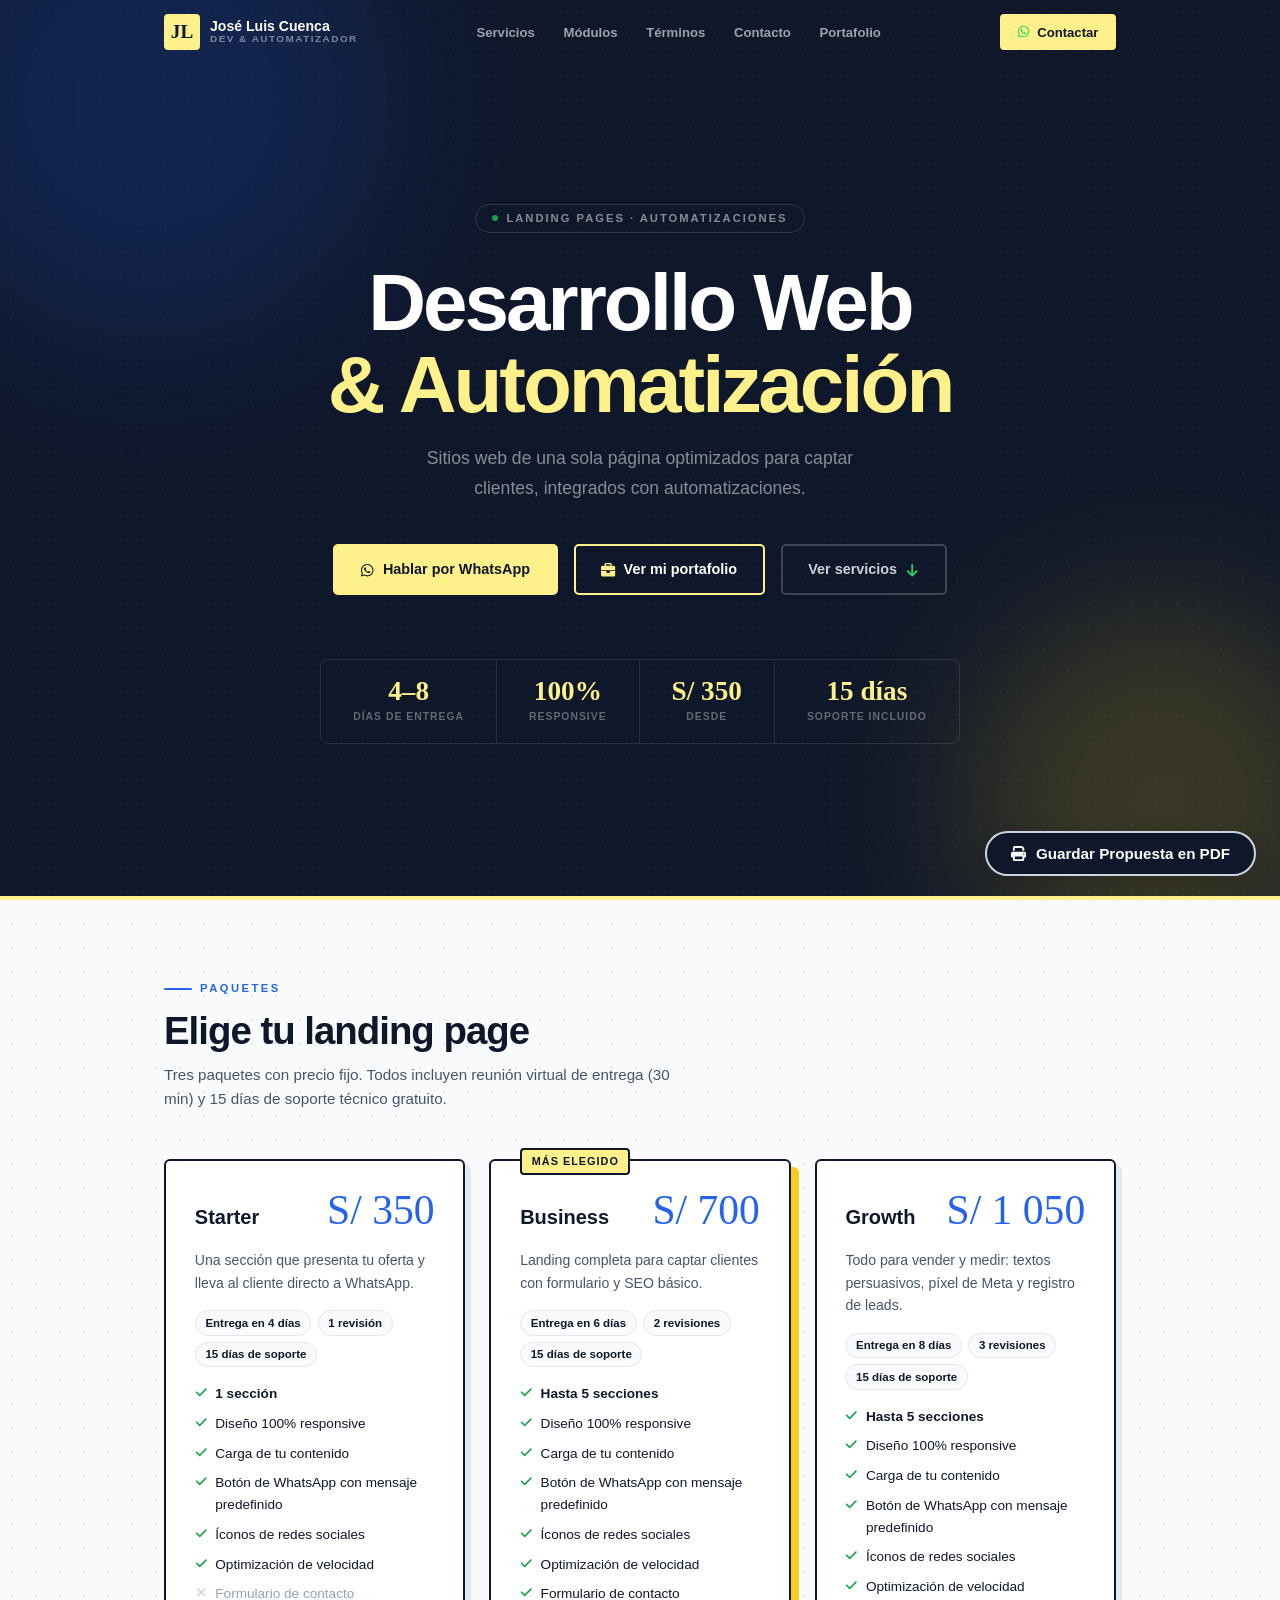
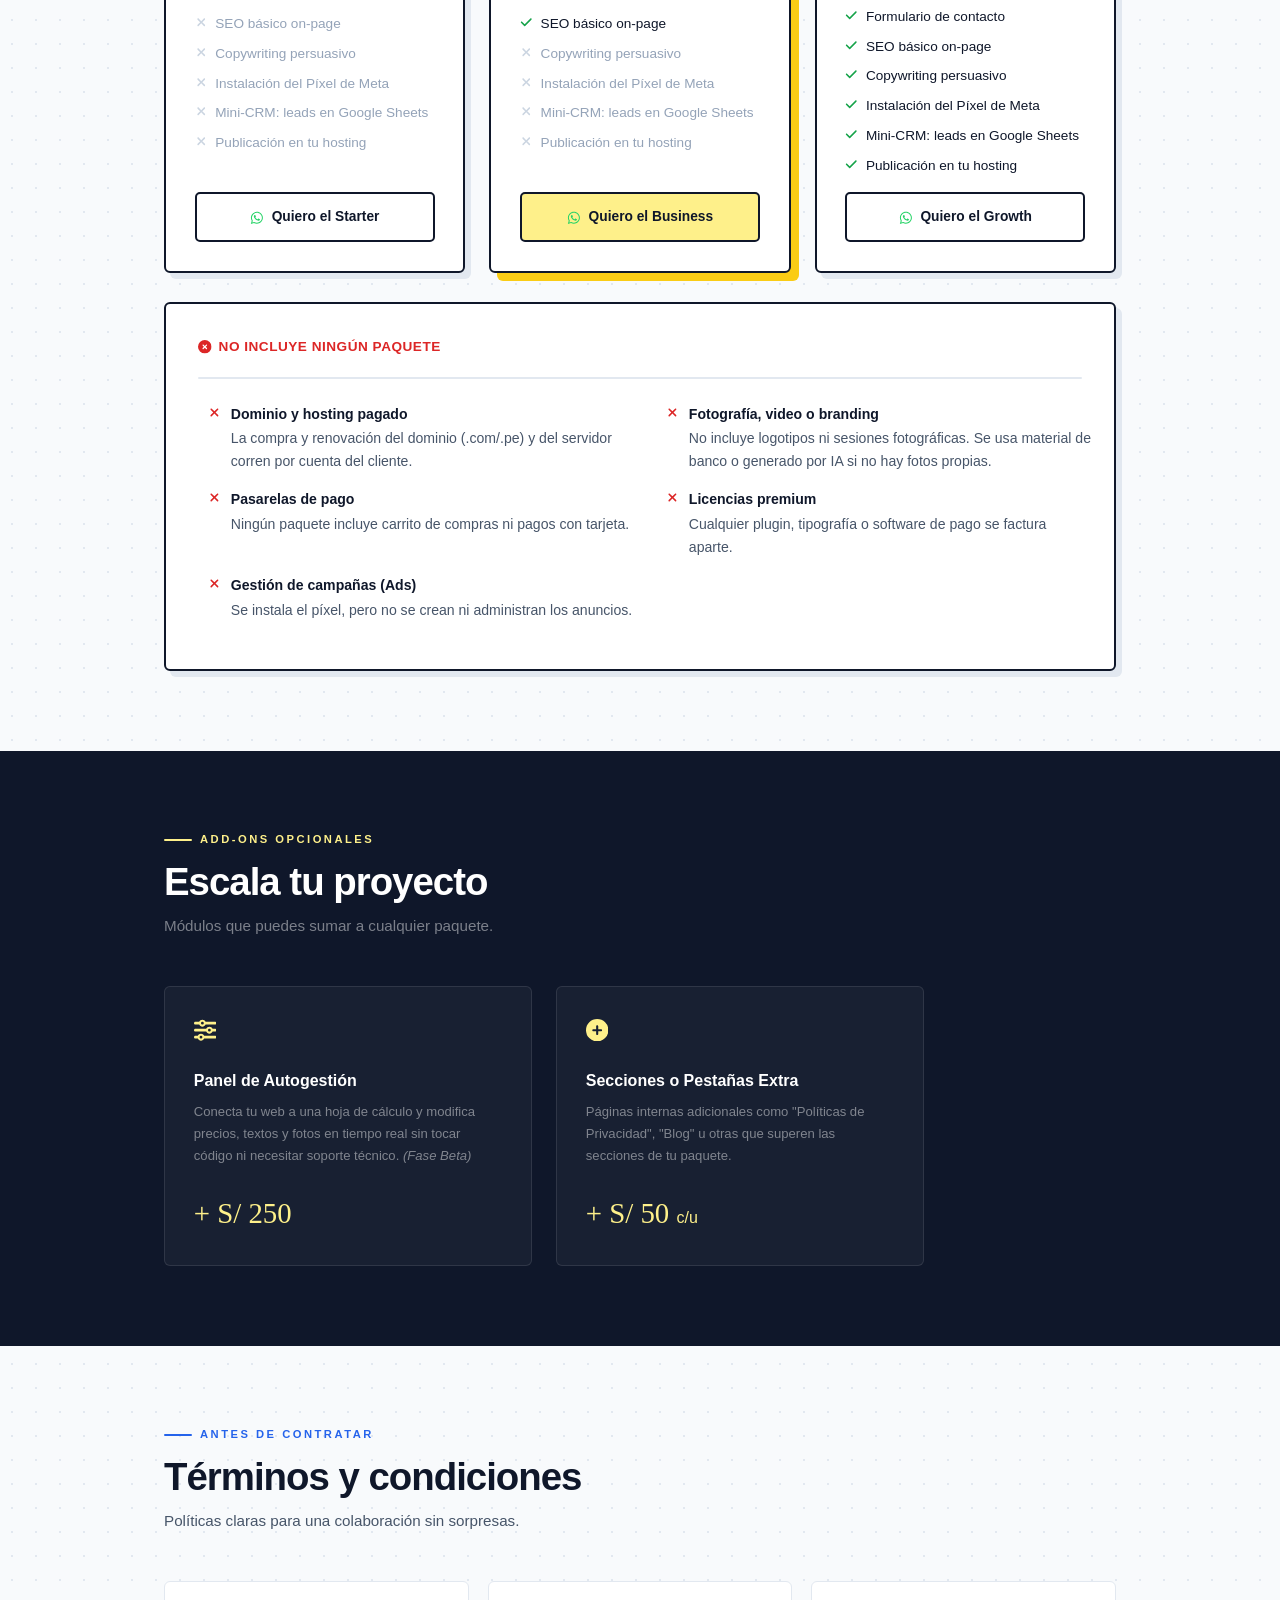
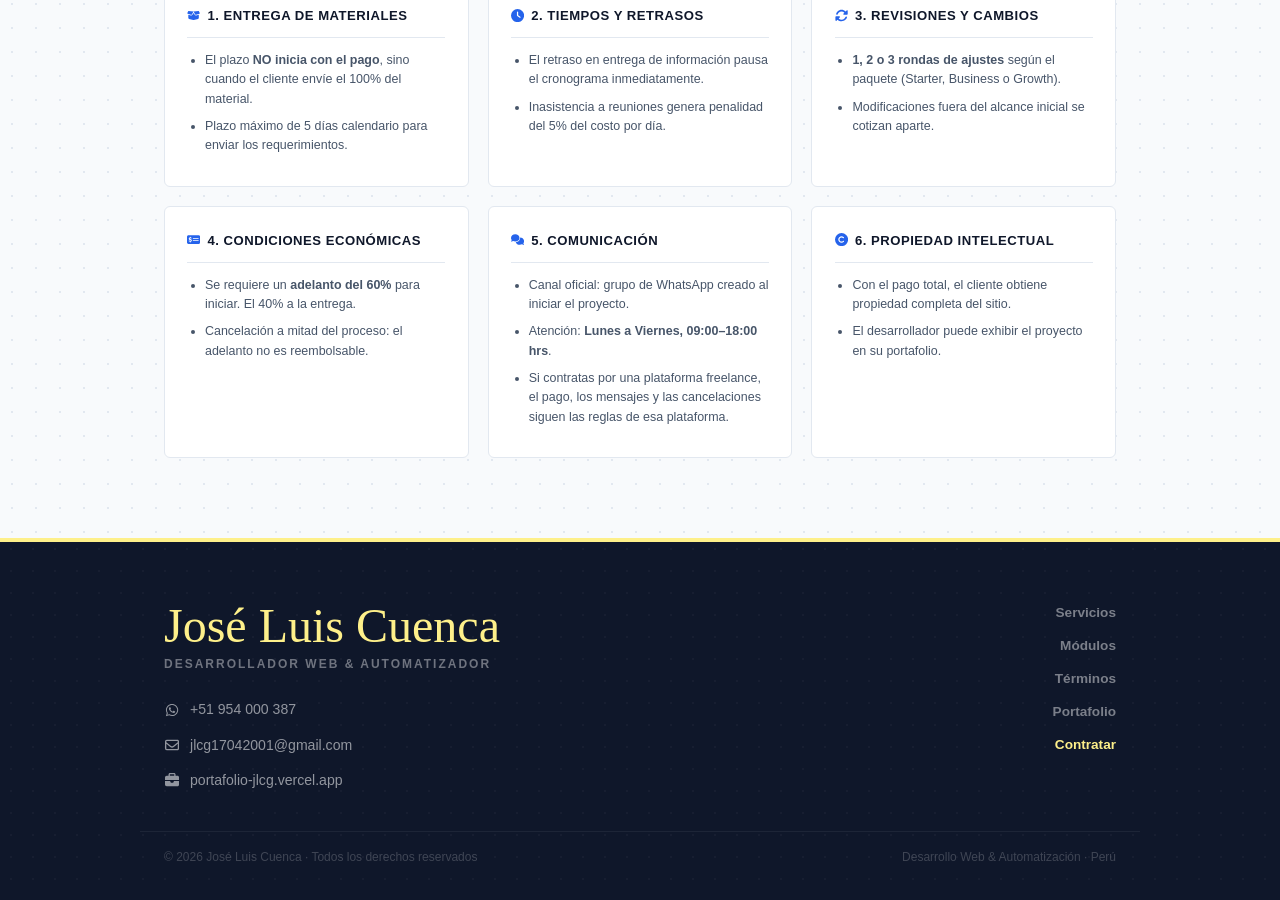
==== commit f709ecc4: "Tres paquetes alineados con Fiverr Starter S/ 350, Business S/ 700 y Growth S/ 1 050 con el mismo co" ====
--- a/index.html
+++ b/index.html
@@ -3,8 +3,8 @@
   <head>
     <meta charset="UTF-8" />
     <meta name="viewport" content="width=device-width, initial-scale=1.0" />
-    <title>Landing Pages y Automatización en Perú desde S/ 800 | José Luis Cuenca</title>
-    <meta name="description" content="Landing pages de alta conversión y automatizaciones para negocios en Perú. Diseño responsive, WhatsApp, formularios y píxel de Meta. Entrega en 5 a 7 días, desde S/ 800. José Luis Cuenca, Arequipa." />
+    <title>Landing Pages y Automatización en Perú desde S/ 350 | José Luis Cuenca</title>
+    <meta name="description" content="Landing pages de alta conversión y automatizaciones para negocios en Perú. Diseño responsive, WhatsApp, formularios y píxel de Meta. Tres paquetes desde S/ 350, entrega en 4 a 8 días y 15 días de soporte. José Luis Cuenca, Arequipa." />
     <meta name="robots" content="index, follow, max-image-preview:large" />
     <meta name="google-site-verification" content="N4TwjsxCLMq5BI_Ngx6-KOkqQGb3mL-dlwS7zQG62xs" />
     <meta name="author" content="José Luis Cuenca Gutiérrez" />
@@ -17,20 +17,20 @@
     <meta property="og:type" content="website" />
     <meta property="og:locale" content="es_PE" />
     <meta property="og:site_name" content="José Luis Cuenca · Desarrollo Web" />
-    <meta property="og:title" content="Desarrollo Web & Automatización · Landing pages desde S/ 800" />
-    <meta property="og:description" content="Landing pages de alta conversión con WhatsApp, formularios y automatizaciones. Entrega en 5 a 7 días." />
+    <meta property="og:title" content="Desarrollo Web & Automatización · Landing pages desde S/ 350" />
+    <meta property="og:description" content="Landing pages de alta conversión con WhatsApp, formularios y automatizaciones. Entrega en 4 a 8 días." />
     <meta property="og:url" content="https://portafoliofreelance-jlcg.vercel.app/" />
     <meta property="og:image" content="https://portafoliofreelance-jlcg.vercel.app/og.jpg" />
     <meta property="og:image:width" content="1200" />
     <meta property="og:image:height" content="630" />
-    <meta property="og:image:alt" content="Desarrollo Web & Automatización, José Luis Cuenca. Desde S/ 800." />
+    <meta property="og:image:alt" content="Desarrollo Web & Automatización, José Luis Cuenca. Desde S/ 350." />
     <meta name="twitter:card" content="summary_large_image" />
-    <meta name="twitter:title" content="Desarrollo Web & Automatización · Landing pages desde S/ 800" />
+    <meta name="twitter:title" content="Desarrollo Web & Automatización · Landing pages desde S/ 350" />
     <meta name="twitter:description" content="Landing pages de alta conversión con WhatsApp, formularios y automatizaciones." />
     <meta name="twitter:image" content="https://portafoliofreelance-jlcg.vercel.app/og.jpg" />
     <link rel="preload" href="fonts/f-inter-normal-400_800.woff2" as="font" type="font/woff2" crossorigin />
     <link rel="preload" href="fonts/f-caveat-normal-600_700.woff2" as="font" type="font/woff2" crossorigin />
-    <script type="application/ld+json">{"@context": "https://schema.org", "@graph": [{"@type": "ProfessionalService", "@id": "https://portafoliofreelance-jlcg.vercel.app/#servicio", "name": "José Luis Cuenca · Desarrollo Web & Automatización", "url": "https://portafoliofreelance-jlcg.vercel.app/", "image": "https://portafoliofreelance-jlcg.vercel.app/og.jpg", "logo": "https://portafoliofreelance-jlcg.vercel.app/icons/icon-512.png", "description": "Landing pages de alta conversión y automatizaciones para negocios en Perú. Diseño responsive, WhatsApp, formularios y píxel de Meta. Entrega en 5 a 7 días, desde S/ 800. José Luis Cuenca, Arequipa.", "email": "jlcg17042001@gmail.com", "telephone": "+51954000387", "priceRange": "S/ 800 - S/ 1250", "areaServed": {"@type": "Country", "name": "Perú"}, "address": {"@type": "PostalAddress", "addressLocality": "Arequipa", "addressCountry": "PE"}, "openingHoursSpecification": {"@type": "OpeningHoursSpecification", "dayOfWeek": ["Monday", "Tuesday", "Wednesday", "Thursday", "Friday"], "opens": "09:00", "closes": "18:00"}, "founder": {"@id": "https://portafolio-jlcg.vercel.app/#persona"}, "sameAs": ["https://portafolio-jlcg.vercel.app/", "https://github.com/JCuenca17", "https://www.linkedin.com/in/josecuencag/"], "hasOfferCatalog": {"@type": "OfferCatalog", "name": "Servicios", "itemListElement": [{"@type": "Offer", "price": "800", "priceCurrency": "PEN", "itemOffered": {"@type": "Service", "name": "Landing Page de Alta Conversión", "description": "Hasta 5 secciones, copywriting, diseño responsive, WhatsApp, formulario, píxel de Meta y soporte post-lanzamiento."}}, {"@type": "Offer", "price": "150", "priceCurrency": "PEN", "itemOffered": {"@type": "Service", "name": "Mini-CRM Automatizado", "description": "Formularios conectados a una hoja de cálculo en tiempo real."}}, {"@type": "Offer", "price": "250", "priceCurrency": "PEN", "itemOffered": {"@type": "Service", "name": "Panel de Autogestión", "description": "Edita precios, textos y fotos desde una hoja de cálculo."}}, {"@type": "Offer", "price": "50", "priceCurrency": "PEN", "itemOffered": {"@type": "Service", "name": "Sección o pestaña extra"}}]}}, {"@type": "Person", "@id": "https://portafolio-jlcg.vercel.app/#persona", "name": "José Luis Cuenca Gutiérrez", "url": "https://portafolio-jlcg.vercel.app/", "jobTitle": "Desarrollador de Software"}, {"@type": "WebSite", "@id": "https://portafoliofreelance-jlcg.vercel.app/#web", "url": "https://portafoliofreelance-jlcg.vercel.app/", "name": "José Luis Cuenca · Desarrollo Web & Automatización", "inLanguage": "es-PE"}]}</script>
+    <script type="application/ld+json">{"@context": "https://schema.org", "@graph": [{"@type": "ProfessionalService", "@id": "https://portafoliofreelance-jlcg.vercel.app/#servicio", "name": "José Luis Cuenca · Desarrollo Web & Automatización", "url": "https://portafoliofreelance-jlcg.vercel.app/", "image": "https://portafoliofreelance-jlcg.vercel.app/og.jpg", "logo": "https://portafoliofreelance-jlcg.vercel.app/icons/icon-512.png", "description": "Landing pages de alta conversión y automatizaciones para negocios en Perú. Diseño responsive, WhatsApp, formularios y píxel de Meta. Tres paquetes desde S/ 350, entrega en 4 a 8 días y 15 días de soporte. José Luis Cuenca, Arequipa.", "email": "jlcg17042001@gmail.com", "telephone": "+51954000387", "priceRange": "S/ 350 - S/ 1050", "areaServed": {"@type": "Country", "name": "Perú"}, "address": {"@type": "PostalAddress", "addressLocality": "Arequipa", "addressCountry": "PE"}, "openingHoursSpecification": {"@type": "OpeningHoursSpecification", "dayOfWeek": ["Monday", "Tuesday", "Wednesday", "Thursday", "Friday"], "opens": "09:00", "closes": "18:00"}, "founder": {"@id": "https://portafolio-jlcg.vercel.app/#persona"}, "sameAs": ["https://portafolio-jlcg.vercel.app/", "https://github.com/JCuenca17", "https://www.linkedin.com/in/josecuencag/"], "hasOfferCatalog": {"@type": "OfferCatalog", "name": "Servicios", "itemListElement": [{"@type": "Offer", "price": "350", "priceCurrency": "PEN", "itemOffered": {"@type": "Service", "name": "Landing Page Starter", "description": "Una sección responsive con botón de WhatsApp. Entrega en 4 días, 1 revisión."}}, {"@type": "Offer", "price": "700", "priceCurrency": "PEN", "itemOffered": {"@type": "Service", "name": "Landing Page Business", "description": "Hasta 5 secciones, formulario, WhatsApp y SEO básico. Entrega en 6 días, 2 revisiones."}}, {"@type": "Offer", "price": "1050", "priceCurrency": "PEN", "itemOffered": {"@type": "Service", "name": "Landing Page Growth", "description": "Hasta 5 secciones, copywriting, píxel de Meta, leads en Google Sheets y publicación. Entrega en 8 días, 3 revisiones."}}, {"@type": "Offer", "price": "250", "priceCurrency": "PEN", "itemOffered": {"@type": "Service", "name": "Panel de Autogestión", "description": "Edita precios, textos y fotos desde una hoja de cálculo."}}, {"@type": "Offer", "price": "50", "priceCurrency": "PEN", "itemOffered": {"@type": "Service", "name": "Sección o pestaña extra"}}]}}, {"@type": "Person", "@id": "https://portafolio-jlcg.vercel.app/#persona", "name": "José Luis Cuenca Gutiérrez", "url": "https://portafolio-jlcg.vercel.app/", "jobTitle": "Desarrollador de Software"}, {"@type": "WebSite", "@id": "https://portafoliofreelance-jlcg.vercel.app/#web", "url": "https://portafoliofreelance-jlcg.vercel.app/", "name": "José Luis Cuenca · Desarrollo Web & Automatización", "inLanguage": "es-PE"}]}</script>
 
     <link rel="stylesheet" href="style.css" />
   </head>
@@ -117,7 +117,7 @@
 
       <div class="hero-stats">
         <div class="stat-item">
-          <span class="stat-value hw" data-count="7">5–7</span>
+          <span class="stat-value hw">4–8</span>
           <span class="stat-label">Días de entrega</span>
         </div>
         <div class="stat-item">
@@ -125,8 +125,8 @@
           <span class="stat-label">Responsive</span>
         </div>
         <div class="stat-item">
-          <span class="stat-value hw">S/ 800</span>
-          <span class="stat-label">Precio base</span>
+          <span class="stat-value hw">S/ 350</span>
+          <span class="stat-label">Desde</span>
         </div>
         <div class="stat-item">
           <span class="stat-value hw">15 días</span>
@@ -137,117 +137,78 @@
 
     <div id="servicios">
       <div class="section">
-        <p class="section-label reveal">Paquete principal</p>
-        <h2 class="section-heading reveal delay-1">
-          ¿Qué incluye tu Landing Page?
-        </h2>
+        <p class="section-label reveal">Paquetes</p>
+        <h2 class="section-heading reveal delay-1">Elige tu landing page</h2>
         <p class="section-sub reveal delay-2">
-          Todo lo que necesitas para publicar, captar y medir, en un solo
-          paquete con precio fijo.
+          Tres paquetes con precio fijo. Todos incluyen reunión virtual de entrega (30 min) y 15 días de soporte técnico gratuito.
         </p>
 
-        <div class="card reveal delay-3">
-          <div class="service-header">
-            <div>
-              <div class="service-title">Landing Page de Alta Conversión</div>
-              <div class="service-desc" style="margin-top: 0.4rem">
-                Desarrollo estructural e implementación de una Landing Page
-                optimizada para la captación de prospectos y redirección de
-                tráfico publicitario.
-              </div>
-            </div>
-            <div class="service-price hw">S/ 800</div>
-          </div>
-
-          <div class="scope-grid">
-            <div class="scope-col yes">
-              <h3><i class="fa-solid fa-circle-check" aria-hidden="true"><svg class="ico"><use href="#i-solid-circle-check"/></svg></i> Incluye</h3>
-              <div class="scope-divider"></div>
-              <div class="scope-item">
-                <i class="fa-solid fa-check scope-item-icon" aria-hidden="true"><svg class="ico"><use href="#i-solid-check"/></svg></i>
-                <div>
-                  <strong>Estructura UI/UX (Máx. 5 secciones)</strong>Diseño en
-                  bloques estratégicos: Inicio, Beneficios, Catálogo, Nosotros,
-                  Contacto.
-                </div>
-              </div>
-              <div class="scope-item">
-                <i class="fa-solid fa-check scope-item-icon" aria-hidden="true"><svg class="ico"><use href="#i-solid-check"/></svg></i>
-                <div>
-                  <strong>Copywriting Persuasivo Integral</strong>Textos
-                  orientados a elevar el valor percibido e incentivar la acción
-                  del usuario.
-                </div>
-              </div>
-              <div class="scope-item">
-                <i class="fa-solid fa-check scope-item-icon" aria-hidden="true"><svg class="ico"><use href="#i-solid-check"/></svg></i>
-                <div>
-                  <strong>Diseño 100% Responsive</strong>Adaptación fluida para
-                  Smartphones, Tablets y Computadoras de escritorio.
-                </div>
-              </div>
-              <div class="scope-item">
-                <i class="fa-solid fa-check scope-item-icon" aria-hidden="true"><svg class="ico"><use href="#i-solid-check"/></svg></i>
-                <div>
-                  <strong>Enrutamiento Inteligente (WhatsApp)</strong>Botón
-                  flotante que lleva a Whatsapp con mensaje predefinido.
-                </div>
-              </div>
-              <div class="scope-item">
-                <i class="fa-solid fa-check scope-item-icon" aria-hidden="true"><svg class="ico"><use href="#i-solid-check"/></svg></i>
-                <div>
-                  <strong>Formularios & Tracking</strong>Formulario de contacto
-                  + instalación del Píxel de Meta.
-                </div>
-              </div>
-              <div class="scope-item">
-                <i class="fa-solid fa-check scope-item-icon" aria-hidden="true"><svg class="ico"><use href="#i-solid-check"/></svg></i>
-                <div>
-                  <strong>Entrega + 15 días de soporte</strong>Reunión virtual
-                  de entrega (30 min) y soporte técnico gratuito
-                  post-lanzamiento.
-                </div>
-              </div>
-            </div>
-            <div class="scope-col no">
-              <h3><i class="fa-solid fa-circle-xmark" aria-hidden="true"><svg class="ico"><use href="#i-solid-circle-xmark"/></svg></i> No incluye</h3>
-              <div class="scope-divider"></div>
+        <div class="plans">
+          <article class="card plan reveal delay-1">
+            
+            <div class="plan-head">
+              <h3 class="plan-name">Starter</h3>
+              <div class="plan-price hw">S/ 350</div>
+            </div>
+            <p class="plan-desc">Una sección que presenta tu oferta y lleva al cliente directo a WhatsApp.</p>
+            <div class="plan-meta"><span>Entrega en 4 días</span><span>1 revisión</span><span>15 días de soporte</span></div>
+            <ul class="plan-list">
+              <li class="on"><i class="fa-solid fa-check" aria-hidden="true"><svg class="ico"><use href="#i-solid-check"/></svg></i><span><strong>1 sección</strong></span></li><li class="on"><i class="fa-solid fa-check" aria-hidden="true"><svg class="ico"><use href="#i-solid-check"/></svg></i><span>Diseño 100% responsive</span></li><li class="on"><i class="fa-solid fa-check" aria-hidden="true"><svg class="ico"><use href="#i-solid-check"/></svg></i><span>Carga de tu contenido</span></li><li class="on"><i class="fa-solid fa-check" aria-hidden="true"><svg class="ico"><use href="#i-solid-check"/></svg></i><span>Botón de WhatsApp con mensaje predefinido</span></li><li class="on"><i class="fa-solid fa-check" aria-hidden="true"><svg class="ico"><use href="#i-solid-check"/></svg></i><span>Íconos de redes sociales</span></li><li class="on"><i class="fa-solid fa-check" aria-hidden="true"><svg class="ico"><use href="#i-solid-check"/></svg></i><span>Optimización de velocidad</span></li><li class="off"><i class="fa-solid fa-xmark" aria-hidden="true"><svg class="ico"><use href="#i-solid-xmark"/></svg></i><span>Formulario de contacto</span></li><li class="off"><i class="fa-solid fa-xmark" aria-hidden="true"><svg class="ico"><use href="#i-solid-xmark"/></svg></i><span>SEO básico on-page</span></li><li class="off"><i class="fa-solid fa-xmark" aria-hidden="true"><svg class="ico"><use href="#i-solid-xmark"/></svg></i><span>Copywriting persuasivo</span></li><li class="off"><i class="fa-solid fa-xmark" aria-hidden="true"><svg class="ico"><use href="#i-solid-xmark"/></svg></i><span>Instalación del Píxel de Meta</span></li><li class="off"><i class="fa-solid fa-xmark" aria-hidden="true"><svg class="ico"><use href="#i-solid-xmark"/></svg></i><span>Mini-CRM: leads en Google Sheets</span></li><li class="off"><i class="fa-solid fa-xmark" aria-hidden="true"><svg class="ico"><use href="#i-solid-xmark"/></svg></i><span>Publicación en tu hosting</span></li>
+            </ul>
+            <a class="plan-cta" href="https://wa.me/51954000387?text=Hola%20Jos%C3%A9%20Luis%2C%20me%20interesa%20el%20paquete%20Starter%20de%20landing%20page." target="_blank" rel="noopener"><i class="fa-brands fa-whatsapp" aria-hidden="true"><svg class="ico"><use href="#i-brands-whatsapp"/></svg></i> Quiero el Starter</a>
+          </article>
+          <article class="card plan featured reveal delay-2">
+            <span class="plan-badge">Más elegido</span>
+            <div class="plan-head">
+              <h3 class="plan-name">Business</h3>
+              <div class="plan-price hw">S/ 700</div>
+            </div>
+            <p class="plan-desc">Landing completa para captar clientes con formulario y SEO básico.</p>
+            <div class="plan-meta"><span>Entrega en 6 días</span><span>2 revisiones</span><span>15 días de soporte</span></div>
+            <ul class="plan-list">
+              <li class="on"><i class="fa-solid fa-check" aria-hidden="true"><svg class="ico"><use href="#i-solid-check"/></svg></i><span><strong>Hasta 5 secciones</strong></span></li><li class="on"><i class="fa-solid fa-check" aria-hidden="true"><svg class="ico"><use href="#i-solid-check"/></svg></i><span>Diseño 100% responsive</span></li><li class="on"><i class="fa-solid fa-check" aria-hidden="true"><svg class="ico"><use href="#i-solid-check"/></svg></i><span>Carga de tu contenido</span></li><li class="on"><i class="fa-solid fa-check" aria-hidden="true"><svg class="ico"><use href="#i-solid-check"/></svg></i><span>Botón de WhatsApp con mensaje predefinido</span></li><li class="on"><i class="fa-solid fa-check" aria-hidden="true"><svg class="ico"><use href="#i-solid-check"/></svg></i><span>Íconos de redes sociales</span></li><li class="on"><i class="fa-solid fa-check" aria-hidden="true"><svg class="ico"><use href="#i-solid-check"/></svg></i><span>Optimización de velocidad</span></li><li class="on"><i class="fa-solid fa-check" aria-hidden="true"><svg class="ico"><use href="#i-solid-check"/></svg></i><span>Formulario de contacto</span></li><li class="on"><i class="fa-solid fa-check" aria-hidden="true"><svg class="ico"><use href="#i-solid-check"/></svg></i><span>SEO básico on-page</span></li><li class="off"><i class="fa-solid fa-xmark" aria-hidden="true"><svg class="ico"><use href="#i-solid-xmark"/></svg></i><span>Copywriting persuasivo</span></li><li class="off"><i class="fa-solid fa-xmark" aria-hidden="true"><svg class="ico"><use href="#i-solid-xmark"/></svg></i><span>Instalación del Píxel de Meta</span></li><li class="off"><i class="fa-solid fa-xmark" aria-hidden="true"><svg class="ico"><use href="#i-solid-xmark"/></svg></i><span>Mini-CRM: leads en Google Sheets</span></li><li class="off"><i class="fa-solid fa-xmark" aria-hidden="true"><svg class="ico"><use href="#i-solid-xmark"/></svg></i><span>Publicación en tu hosting</span></li>
+            </ul>
+            <a class="plan-cta" href="https://wa.me/51954000387?text=Hola%20Jos%C3%A9%20Luis%2C%20me%20interesa%20el%20paquete%20Business%20de%20landing%20page." target="_blank" rel="noopener"><i class="fa-brands fa-whatsapp" aria-hidden="true"><svg class="ico"><use href="#i-brands-whatsapp"/></svg></i> Quiero el Business</a>
+          </article>
+          <article class="card plan reveal delay-3">
+            
+            <div class="plan-head">
+              <h3 class="plan-name">Growth</h3>
+              <div class="plan-price hw">S/ 1 050</div>
+            </div>
+            <p class="plan-desc">Todo para vender y medir: textos persuasivos, píxel de Meta y registro de leads.</p>
+            <div class="plan-meta"><span>Entrega en 8 días</span><span>3 revisiones</span><span>15 días de soporte</span></div>
+            <ul class="plan-list">
+              <li class="on"><i class="fa-solid fa-check" aria-hidden="true"><svg class="ico"><use href="#i-solid-check"/></svg></i><span><strong>Hasta 5 secciones</strong></span></li><li class="on"><i class="fa-solid fa-check" aria-hidden="true"><svg class="ico"><use href="#i-solid-check"/></svg></i><span>Diseño 100% responsive</span></li><li class="on"><i class="fa-solid fa-check" aria-hidden="true"><svg class="ico"><use href="#i-solid-check"/></svg></i><span>Carga de tu contenido</span></li><li class="on"><i class="fa-solid fa-check" aria-hidden="true"><svg class="ico"><use href="#i-solid-check"/></svg></i><span>Botón de WhatsApp con mensaje predefinido</span></li><li class="on"><i class="fa-solid fa-check" aria-hidden="true"><svg class="ico"><use href="#i-solid-check"/></svg></i><span>Íconos de redes sociales</span></li><li class="on"><i class="fa-solid fa-check" aria-hidden="true"><svg class="ico"><use href="#i-solid-check"/></svg></i><span>Optimización de velocidad</span></li><li class="on"><i class="fa-solid fa-check" aria-hidden="true"><svg class="ico"><use href="#i-solid-check"/></svg></i><span>Formulario de contacto</span></li><li class="on"><i class="fa-solid fa-check" aria-hidden="true"><svg class="ico"><use href="#i-solid-check"/></svg></i><span>SEO básico on-page</span></li><li class="on"><i class="fa-solid fa-check" aria-hidden="true"><svg class="ico"><use href="#i-solid-check"/></svg></i><span>Copywriting persuasivo</span></li><li class="on"><i class="fa-solid fa-check" aria-hidden="true"><svg class="ico"><use href="#i-solid-check"/></svg></i><span>Instalación del Píxel de Meta</span></li><li class="on"><i class="fa-solid fa-check" aria-hidden="true"><svg class="ico"><use href="#i-solid-check"/></svg></i><span>Mini-CRM: leads en Google Sheets</span></li><li class="on"><i class="fa-solid fa-check" aria-hidden="true"><svg class="ico"><use href="#i-solid-check"/></svg></i><span>Publicación en tu hosting</span></li>
+            </ul>
+            <a class="plan-cta" href="https://wa.me/51954000387?text=Hola%20Jos%C3%A9%20Luis%2C%20me%20interesa%20el%20paquete%20Growth%20de%20landing%20page." target="_blank" rel="noopener"><i class="fa-brands fa-whatsapp" aria-hidden="true"><svg class="ico"><use href="#i-brands-whatsapp"/></svg></i> Quiero el Growth</a>
+          </article>
+        </div>
+
+        <div class="card excl reveal">
+          <div class="scope-col no">
+            <h3><i class="fa-solid fa-circle-xmark" aria-hidden="true"><svg class="ico"><use href="#i-solid-circle-xmark"/></svg></i> No incluye ningún paquete</h3>
+            <div class="scope-divider"></div>
+            <div class="excl-grid">
               <div class="scope-item">
                 <i class="fa-solid fa-xmark scope-item-icon" aria-hidden="true"><svg class="ico"><use href="#i-solid-xmark"/></svg></i>
-                <div>
-                  <strong>Dominio y Hosting</strong>La compra y renovación del
-                  dominio (.com/.pe) y el servidor corren por cuenta del
-                  cliente.
-                </div>
+                <div><strong>Dominio y hosting pagado</strong>La compra y renovación del dominio (.com/.pe) y del servidor corren por cuenta del cliente.</div>
               </div>
               <div class="scope-item">
                 <i class="fa-solid fa-xmark scope-item-icon" aria-hidden="true"><svg class="ico"><use href="#i-solid-xmark"/></svg></i>
-                <div>
-                  <strong>Fotografía, Video o Branding</strong>No incluye
-                  logotipos ni sesiones fotográficas. Se usa material de banco o
-                  generado por IA si no hay fotos propias.
-                </div>
+                <div><strong>Fotografía, video o branding</strong>No incluye logotipos ni sesiones fotográficas. Se usa material de banco o generado por IA si no hay fotos propias.</div>
               </div>
               <div class="scope-item">
                 <i class="fa-solid fa-xmark scope-item-icon" aria-hidden="true"><svg class="ico"><use href="#i-solid-xmark"/></svg></i>
-                <div>
-                  <strong>Pasarelas de Pago</strong>El plan base no contempla
-                  carritos de compra ni pagos con tarjeta.
-                </div>
+                <div><strong>Pasarelas de pago</strong>Ningún paquete incluye carrito de compras ni pagos con tarjeta.</div>
               </div>
               <div class="scope-item">
                 <i class="fa-solid fa-xmark scope-item-icon" aria-hidden="true"><svg class="ico"><use href="#i-solid-xmark"/></svg></i>
-                <div>
-                  <strong>Licencias Premium</strong>Cualquier plugin, tipografía
-                  o software de pago se factura aparte.
-                </div>
+                <div><strong>Licencias premium</strong>Cualquier plugin, tipografía o software de pago se factura aparte.</div>
               </div>
               <div class="scope-item">
                 <i class="fa-solid fa-xmark scope-item-icon" aria-hidden="true"><svg class="ico"><use href="#i-solid-xmark"/></svg></i>
-                <div>
-                  <strong>Gestión de Campañas (Ads)</strong>Se instalan los
-                  píxeles, pero no se crean ni administran los anuncios.
-                </div>
+                <div><strong>Gestión de campañas (Ads)</strong>Se instala el píxel, pero no se crean ni administran los anuncios.</div>
               </div>
             </div>
           </div>
@@ -263,22 +224,11 @@
           class="section-sub reveal delay-2"
           style="color: rgba(255, 255, 255, 0.45)"
         >
-          Potencia tu sitio con integraciones que se suman al plan base.
+          Módulos que puedes sumar a cualquier paquete.
         </p>
 
-        <div class="modules-grid">
+        <div class="modules-grid two">
           <div class="module-card reveal delay-1">
-            <div class="module-card-icon">
-              <i class="fa-solid fa-table" aria-hidden="true"><svg class="ico"><use href="#i-solid-table"/></svg></i>
-            </div>
-            <div class="module-card-title">Mini-CRM Automatizado</div>
-            <div class="module-card-desc">
-              Cada formulario se inyecta automáticamente en Google Sheets. Tu
-              equipo gestiona prospectos en tiempo real sin perder ningún lead.
-            </div>
-            <div class="module-card-price hw">+ S/ 150</div>
-          </div>
-          <div class="module-card reveal delay-2">
             <div class="module-card-icon">
               <i class="fa-solid fa-sliders" aria-hidden="true"><svg class="ico"><use href="#i-solid-sliders"/></svg></i>
             </div>
@@ -291,14 +241,14 @@
             </div>
             <div class="module-card-price hw">+ S/ 250</div>
           </div>
-          <div class="module-card reveal delay-3">
+          <div class="module-card reveal delay-2">
             <div class="module-card-icon">
               <i class="fa-solid fa-plus-circle" aria-hidden="true"><svg class="ico"><use href="#i-solid-plus-circle"/></svg></i>
             </div>
             <div class="module-card-title">Secciones o Pestañas Extra</div>
             <div class="module-card-desc">
               Páginas internas adicionales como "Políticas de Privacidad",
-              "Blog" u otras que superen el límite de 5 secciones del plan.
+              "Blog" u otras que superen las secciones de tu paquete.
             </div>
             <div class="module-card-price hw">
               + S/ 50
@@ -356,8 +306,8 @@
             <h3><i class="fa-solid fa-rotate" aria-hidden="true"><svg class="ico"><use href="#i-solid-rotate"/></svg></i> 3. Revisiones y Cambios</h3>
             <ul>
               <li>
-                Máximo <strong>2 rondas de ajustes</strong> sobre el diseño
-                presentado.
+                <strong>1, 2 o 3 rondas de ajustes</strong> según el paquete
+                (Starter, Business o Growth).
               </li>
               <li>
                 Modificaciones fuera del alcance inicial se cotizan aparte.
@@ -387,6 +337,10 @@
               </li>
               <li>
                 Atención: <strong>Lunes a Viernes, 09:00–18:00 hrs</strong>.
+              </li>
+              <li>
+                Si contratas por una plataforma freelance, el pago, los mensajes
+                y las cancelaciones siguen las reglas de esa plataforma.
               </li>
             </ul>
           </div>
--- a/style.css
+++ b/style.css
@@ -1255,3 +1255,42 @@
 @media (prefers-reduced-motion: reduce) {
   .hero .hero-eyebrow, .hero h1, .hero .hero-sub, .hero .hero-actions, .hero .hero-stats { animation: none; transform: none; }
 }
+
+/* Paquetes */
+.plans { display: grid; grid-template-columns: repeat(3, 1fr); gap: 1.5rem; align-items: stretch; }
+.plan { position: relative; display: flex; flex-direction: column; gap: 1rem; padding: 1.8rem; }
+.plan.featured { box-shadow: 8px 8px 0 var(--yellow2); }
+.plan.featured:hover { box-shadow: 11px 11px 0 var(--yellow2); }
+.plan-badge { position: absolute; top: -13px; left: 1.8rem; background: var(--yellow); color: var(--dark); border: 2px solid var(--dark); border-radius: 4px; padding: 0.15rem 0.6rem; font-size: 0.68rem; font-weight: 800; letter-spacing: 1px; text-transform: uppercase; }
+.plan-head { display: flex; align-items: baseline; justify-content: space-between; gap: 0.5rem; flex-wrap: wrap; }
+.plan-name { font-size: 1.25rem; font-weight: 800; }
+.plan-price { font-family: "Caveat", cursive; font-size: 2.6rem; color: var(--blue); line-height: 1; white-space: nowrap; }
+.plan-desc { color: var(--light); font-size: 0.88rem; }
+.plan-meta { display: flex; flex-wrap: wrap; gap: 0.4rem; }
+.plan-meta span { font-size: 0.72rem; font-weight: 700; color: var(--dark); background: var(--bg); border: 1.5px solid var(--grid); border-radius: 99px; padding: 0.15rem 0.6rem; }
+.plan-list { list-style: none; display: grid; gap: 0.5rem; font-size: 0.85rem; flex: 1; align-content: start; }
+.plan-list li { display: flex; align-items: flex-start; gap: 8px; color: var(--dark); }
+.plan-list li.off { color: var(--muted); }
+.plan-list li i { margin-top: 3px; font-size: 0.78rem; flex-shrink: 0; }
+.plan-list li.on i { color: var(--green); }
+.plan-list li.off i { color: #cbd5e1; }
+.plan-cta { display: flex; align-items: center; justify-content: center; gap: 8px; padding: 0.75rem 1rem; border: 2px solid var(--dark); border-radius: 5px; background: var(--white); color: var(--dark); font-size: 0.86rem; font-weight: 800; text-decoration: none; transition: transform 0.15s, box-shadow 0.15s; }
+.plan-cta:hover { transform: translate(-2px, -2px); box-shadow: 3px 3px 0 var(--dark); }
+.plan.featured .plan-cta { background: var(--yellow); }
+.plan-cta i { color: #25d366; }
+.excl { margin-top: 1.8rem; }
+.excl .scope-col h3 { color: var(--red); }
+.excl-grid { display: grid; grid-template-columns: repeat(2, 1fr); gap: 0 2rem; }
+.modules-grid.two { grid-template-columns: repeat(2, 1fr); max-width: 760px; }
+@media (max-width: 900px) { .plans { grid-template-columns: 1fr; max-width: 520px; } }
+@media (max-width: 768px) { .excl-grid, .modules-grid.two { grid-template-columns: 1fr; } }
+@media print {
+  .plans { grid-template-columns: repeat(3, 1fr) !important; max-width: none !important; gap: 0.8rem !important; }
+  .plan { padding: 1rem !important; break-inside: avoid !important; box-shadow: none !important; }
+  .plan-cta { display: none !important; }
+  .plan-price { font-size: 18pt !important; }
+  .plan-list { font-size: 8pt !important; gap: 0.25rem !important; }
+  .plan-meta span { font-size: 7pt !important; }
+  .excl-grid { grid-template-columns: 1fr 1fr !important; }
+  .modules-grid.two { grid-template-columns: repeat(2, 1fr) !important; max-width: none !important; }
+}
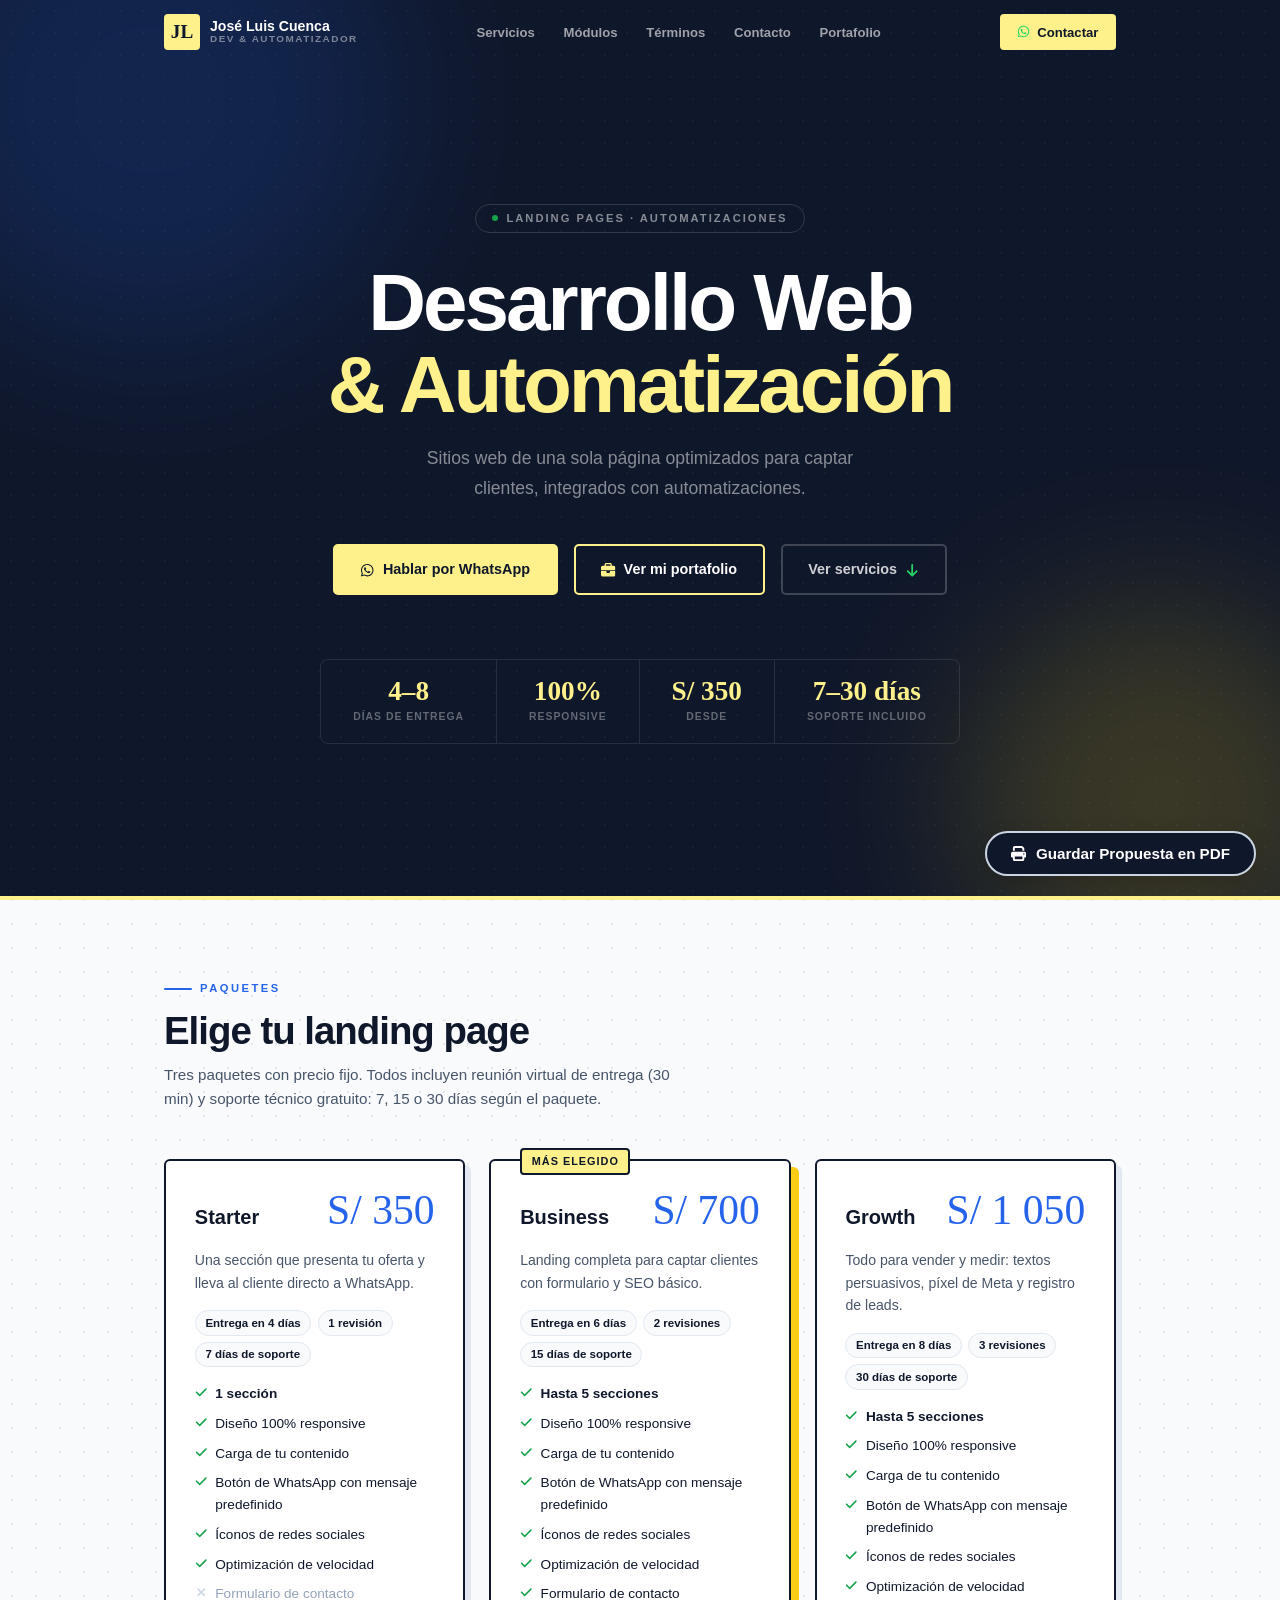
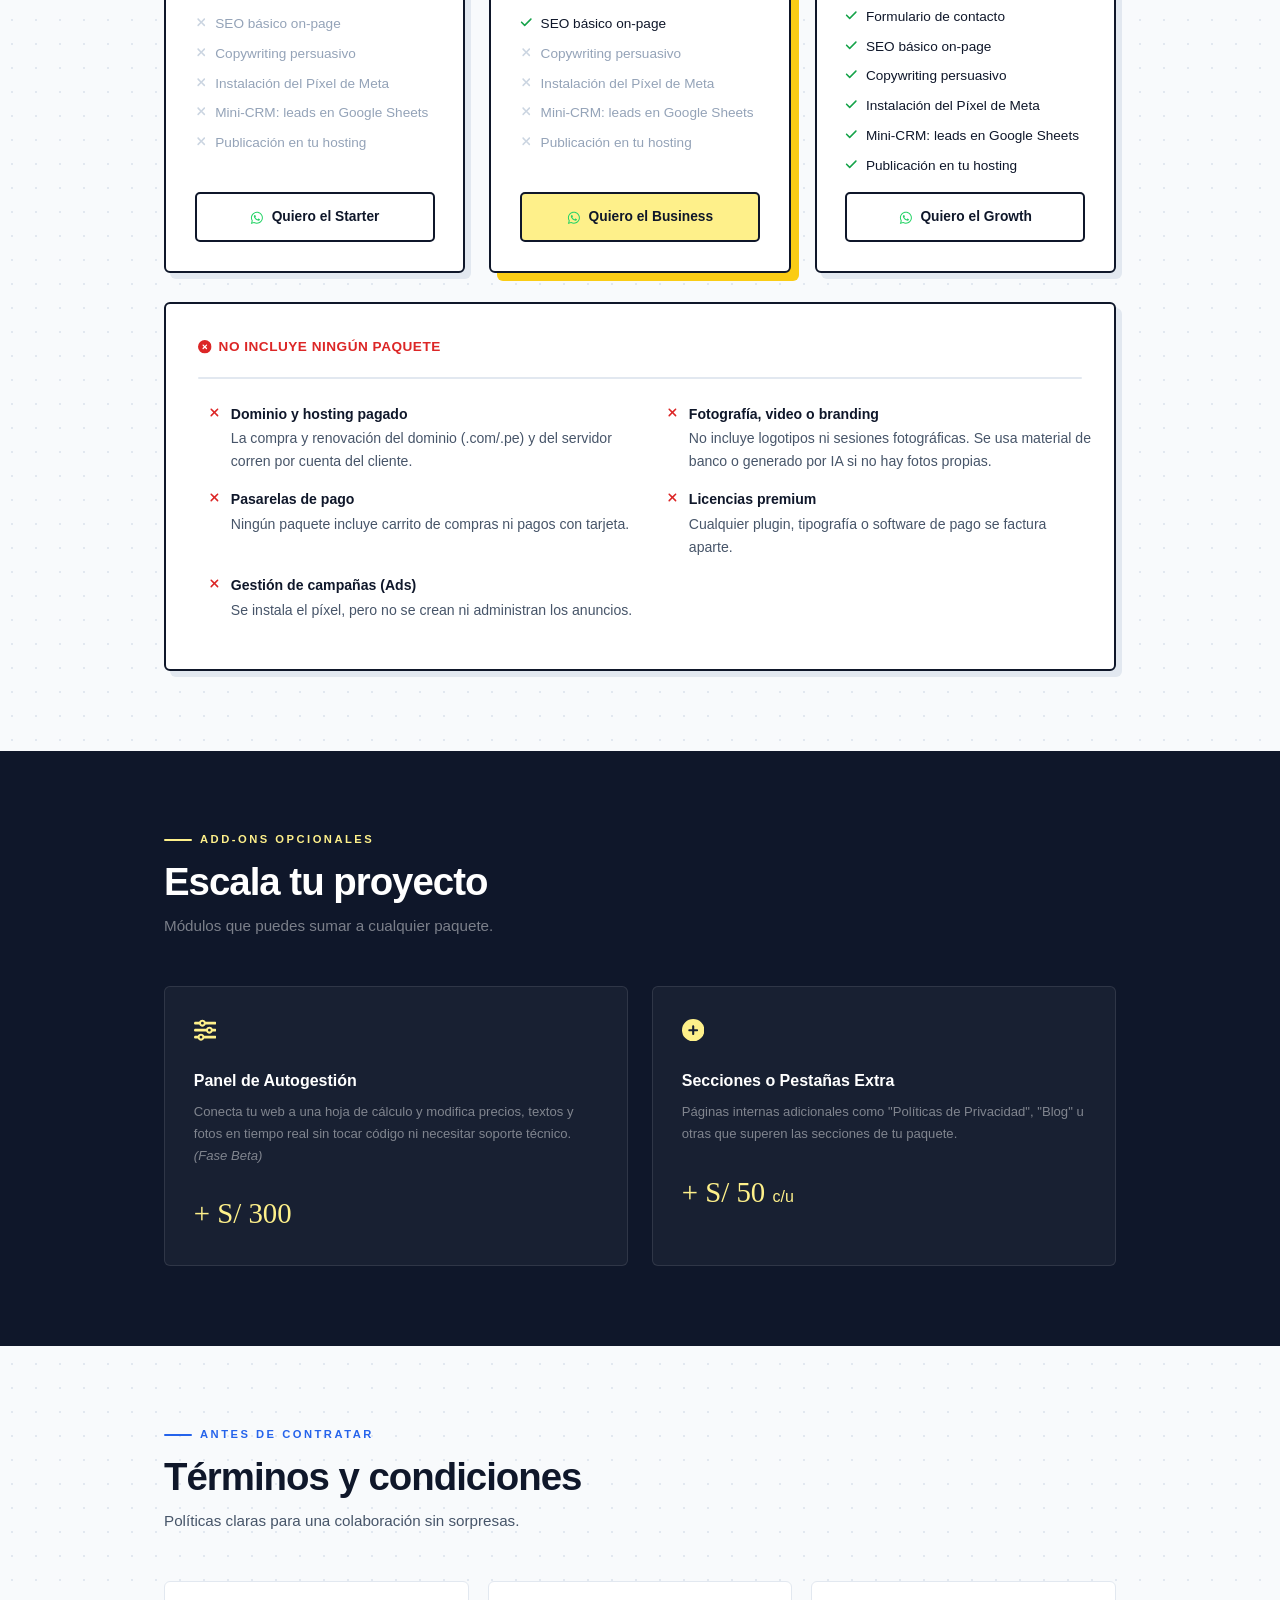
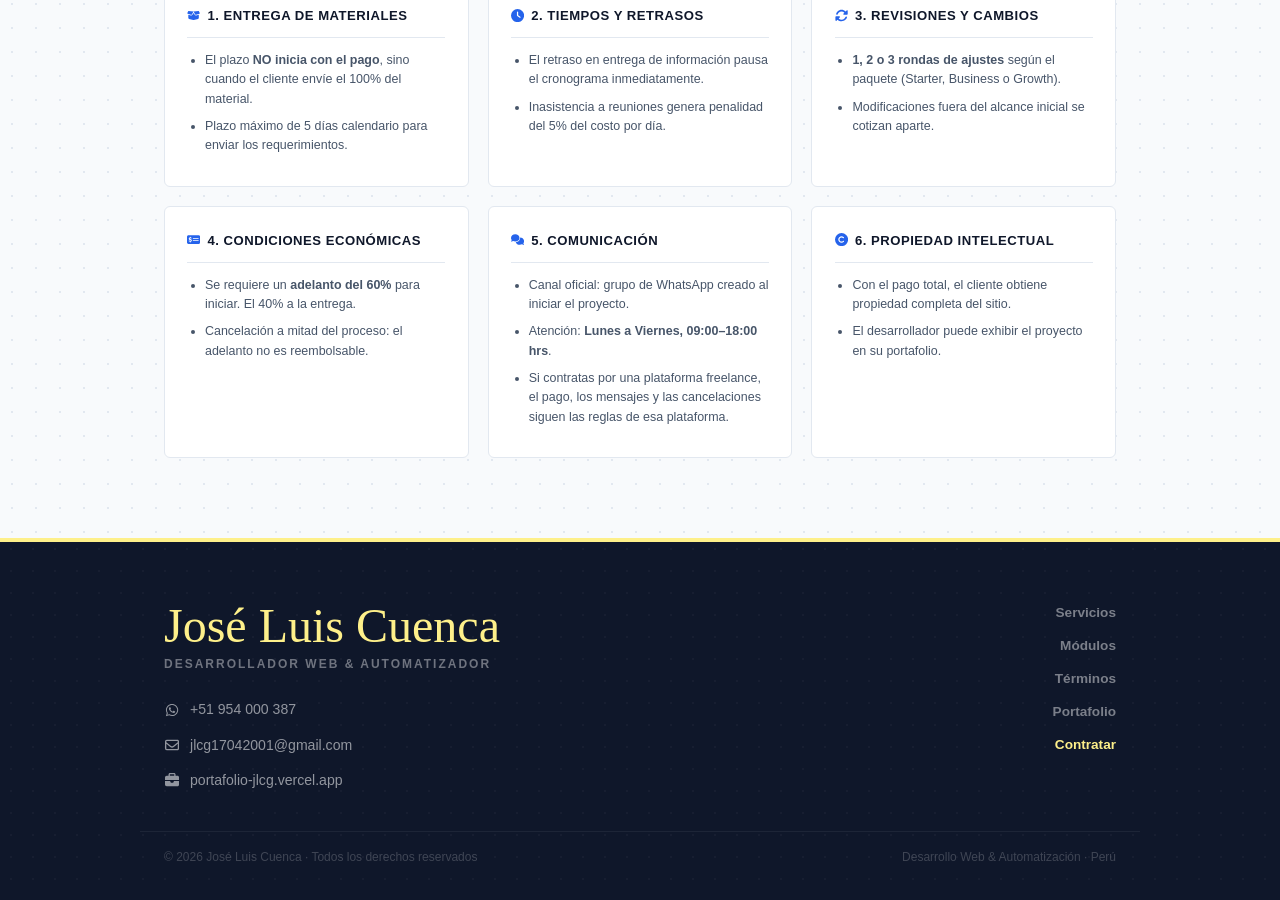
==== commit 6112dbdb: "Soporte por paquete y precio del panel Soporte de 7, 15 y 30 días según el paquete, Panel de autoges" ====
--- a/index.html
+++ b/index.html
@@ -4,7 +4,7 @@
     <meta charset="UTF-8" />
     <meta name="viewport" content="width=device-width, initial-scale=1.0" />
     <title>Landing Pages y Automatización en Perú desde S/ 350 | José Luis Cuenca</title>
-    <meta name="description" content="Landing pages de alta conversión y automatizaciones para negocios en Perú. Diseño responsive, WhatsApp, formularios y píxel de Meta. Tres paquetes desde S/ 350, entrega en 4 a 8 días y 15 días de soporte. José Luis Cuenca, Arequipa." />
+    <meta name="description" content="Landing pages de alta conversión y automatizaciones para negocios en Perú. Diseño responsive, WhatsApp, formularios y píxel de Meta. Tres paquetes desde S/ 350, entrega en 4 a 8 días y hasta 30 días de soporte. José Luis Cuenca, Arequipa." />
     <meta name="robots" content="index, follow, max-image-preview:large" />
     <meta name="google-site-verification" content="N4TwjsxCLMq5BI_Ngx6-KOkqQGb3mL-dlwS7zQG62xs" />
     <meta name="author" content="José Luis Cuenca Gutiérrez" />
@@ -30,7 +30,7 @@
     <meta name="twitter:image" content="https://portafoliofreelance-jlcg.vercel.app/og.jpg" />
     <link rel="preload" href="fonts/f-inter-normal-400_800.woff2" as="font" type="font/woff2" crossorigin />
     <link rel="preload" href="fonts/f-caveat-normal-600_700.woff2" as="font" type="font/woff2" crossorigin />
-    <script type="application/ld+json">{"@context": "https://schema.org", "@graph": [{"@type": "ProfessionalService", "@id": "https://portafoliofreelance-jlcg.vercel.app/#servicio", "name": "José Luis Cuenca · Desarrollo Web & Automatización", "url": "https://portafoliofreelance-jlcg.vercel.app/", "image": "https://portafoliofreelance-jlcg.vercel.app/og.jpg", "logo": "https://portafoliofreelance-jlcg.vercel.app/icons/icon-512.png", "description": "Landing pages de alta conversión y automatizaciones para negocios en Perú. Diseño responsive, WhatsApp, formularios y píxel de Meta. Tres paquetes desde S/ 350, entrega en 4 a 8 días y 15 días de soporte. José Luis Cuenca, Arequipa.", "email": "jlcg17042001@gmail.com", "telephone": "+51954000387", "priceRange": "S/ 350 - S/ 1050", "areaServed": {"@type": "Country", "name": "Perú"}, "address": {"@type": "PostalAddress", "addressLocality": "Arequipa", "addressCountry": "PE"}, "openingHoursSpecification": {"@type": "OpeningHoursSpecification", "dayOfWeek": ["Monday", "Tuesday", "Wednesday", "Thursday", "Friday"], "opens": "09:00", "closes": "18:00"}, "founder": {"@id": "https://portafolio-jlcg.vercel.app/#persona"}, "sameAs": ["https://portafolio-jlcg.vercel.app/", "https://github.com/JCuenca17", "https://www.linkedin.com/in/josecuencag/"], "hasOfferCatalog": {"@type": "OfferCatalog", "name": "Servicios", "itemListElement": [{"@type": "Offer", "price": "350", "priceCurrency": "PEN", "itemOffered": {"@type": "Service", "name": "Landing Page Starter", "description": "Una sección responsive con botón de WhatsApp. Entrega en 4 días, 1 revisión."}}, {"@type": "Offer", "price": "700", "priceCurrency": "PEN", "itemOffered": {"@type": "Service", "name": "Landing Page Business", "description": "Hasta 5 secciones, formulario, WhatsApp y SEO básico. Entrega en 6 días, 2 revisiones."}}, {"@type": "Offer", "price": "1050", "priceCurrency": "PEN", "itemOffered": {"@type": "Service", "name": "Landing Page Growth", "description": "Hasta 5 secciones, copywriting, píxel de Meta, leads en Google Sheets y publicación. Entrega en 8 días, 3 revisiones."}}, {"@type": "Offer", "price": "250", "priceCurrency": "PEN", "itemOffered": {"@type": "Service", "name": "Panel de Autogestión", "description": "Edita precios, textos y fotos desde una hoja de cálculo."}}, {"@type": "Offer", "price": "50", "priceCurrency": "PEN", "itemOffered": {"@type": "Service", "name": "Sección o pestaña extra"}}]}}, {"@type": "Person", "@id": "https://portafolio-jlcg.vercel.app/#persona", "name": "José Luis Cuenca Gutiérrez", "url": "https://portafolio-jlcg.vercel.app/", "jobTitle": "Desarrollador de Software"}, {"@type": "WebSite", "@id": "https://portafoliofreelance-jlcg.vercel.app/#web", "url": "https://portafoliofreelance-jlcg.vercel.app/", "name": "José Luis Cuenca · Desarrollo Web & Automatización", "inLanguage": "es-PE"}]}</script>
+    <script type="application/ld+json">{"@context": "https://schema.org", "@graph": [{"@type": "ProfessionalService", "@id": "https://portafoliofreelance-jlcg.vercel.app/#servicio", "name": "José Luis Cuenca · Desarrollo Web & Automatización", "url": "https://portafoliofreelance-jlcg.vercel.app/", "image": "https://portafoliofreelance-jlcg.vercel.app/og.jpg", "logo": "https://portafoliofreelance-jlcg.vercel.app/icons/icon-512.png", "description": "Landing pages de alta conversión y automatizaciones para negocios en Perú. Diseño responsive, WhatsApp, formularios y píxel de Meta. Tres paquetes desde S/ 350, entrega en 4 a 8 días y hasta 30 días de soporte. José Luis Cuenca, Arequipa.", "email": "jlcg17042001@gmail.com", "telephone": "+51954000387", "priceRange": "S/ 350 - S/ 1050", "areaServed": {"@type": "Country", "name": "Perú"}, "address": {"@type": "PostalAddress", "addressLocality": "Arequipa", "addressCountry": "PE"}, "openingHoursSpecification": {"@type": "OpeningHoursSpecification", "dayOfWeek": ["Monday", "Tuesday", "Wednesday", "Thursday", "Friday"], "opens": "09:00", "closes": "18:00"}, "founder": {"@id": "https://portafolio-jlcg.vercel.app/#persona"}, "sameAs": ["https://portafolio-jlcg.vercel.app/", "https://github.com/JCuenca17", "https://www.linkedin.com/in/josecuencag/"], "hasOfferCatalog": {"@type": "OfferCatalog", "name": "Servicios", "itemListElement": [{"@type": "Offer", "price": "350", "priceCurrency": "PEN", "itemOffered": {"@type": "Service", "name": "Landing Page Starter", "description": "Una sección responsive con botón de WhatsApp. Entrega en 4 días, 1 revisión, 7 días de soporte."}}, {"@type": "Offer", "price": "700", "priceCurrency": "PEN", "itemOffered": {"@type": "Service", "name": "Landing Page Business", "description": "Hasta 5 secciones, formulario, WhatsApp y SEO básico. Entrega en 6 días, 2 revisiones, 15 días de soporte."}}, {"@type": "Offer", "price": "1050", "priceCurrency": "PEN", "itemOffered": {"@type": "Service", "name": "Landing Page Growth", "description": "Hasta 5 secciones, copywriting, píxel de Meta, leads en Google Sheets y publicación. Entrega en 8 días, 3 revisiones, 30 días de soporte."}}, {"@type": "Offer", "price": "300", "priceCurrency": "PEN", "itemOffered": {"@type": "Service", "name": "Panel de Autogestión", "description": "Edita precios, textos y fotos desde una hoja de cálculo."}}, {"@type": "Offer", "price": "50", "priceCurrency": "PEN", "itemOffered": {"@type": "Service", "name": "Sección o pestaña extra"}}]}}, {"@type": "Person", "@id": "https://portafolio-jlcg.vercel.app/#persona", "name": "José Luis Cuenca Gutiérrez", "url": "https://portafolio-jlcg.vercel.app/", "jobTitle": "Desarrollador de Software"}, {"@type": "WebSite", "@id": "https://portafoliofreelance-jlcg.vercel.app/#web", "url": "https://portafoliofreelance-jlcg.vercel.app/", "name": "José Luis Cuenca · Desarrollo Web & Automatización", "inLanguage": "es-PE"}]}</script>
 
     <link rel="stylesheet" href="style.css" />
   </head>
@@ -129,7 +129,7 @@
           <span class="stat-label">Desde</span>
         </div>
         <div class="stat-item">
-          <span class="stat-value hw">15 días</span>
+          <span class="stat-value hw">7–30 días</span>
           <span class="stat-label">Soporte incluido</span>
         </div>
       </div>
@@ -140,7 +140,7 @@
         <p class="section-label reveal">Paquetes</p>
         <h2 class="section-heading reveal delay-1">Elige tu landing page</h2>
         <p class="section-sub reveal delay-2">
-          Tres paquetes con precio fijo. Todos incluyen reunión virtual de entrega (30 min) y 15 días de soporte técnico gratuito.
+          Tres paquetes con precio fijo. Todos incluyen reunión virtual de entrega (30 min) y soporte técnico gratuito: 7, 15 o 30 días según el paquete.
         </p>
 
         <div class="plans">
@@ -151,7 +151,7 @@
               <div class="plan-price hw">S/ 350</div>
             </div>
             <p class="plan-desc">Una sección que presenta tu oferta y lleva al cliente directo a WhatsApp.</p>
-            <div class="plan-meta"><span>Entrega en 4 días</span><span>1 revisión</span><span>15 días de soporte</span></div>
+            <div class="plan-meta"><span>Entrega en 4 días</span><span>1 revisión</span><span>7 días de soporte</span></div>
             <ul class="plan-list">
               <li class="on"><i class="fa-solid fa-check" aria-hidden="true"><svg class="ico"><use href="#i-solid-check"/></svg></i><span><strong>1 sección</strong></span></li><li class="on"><i class="fa-solid fa-check" aria-hidden="true"><svg class="ico"><use href="#i-solid-check"/></svg></i><span>Diseño 100% responsive</span></li><li class="on"><i class="fa-solid fa-check" aria-hidden="true"><svg class="ico"><use href="#i-solid-check"/></svg></i><span>Carga de tu contenido</span></li><li class="on"><i class="fa-solid fa-check" aria-hidden="true"><svg class="ico"><use href="#i-solid-check"/></svg></i><span>Botón de WhatsApp con mensaje predefinido</span></li><li class="on"><i class="fa-solid fa-check" aria-hidden="true"><svg class="ico"><use href="#i-solid-check"/></svg></i><span>Íconos de redes sociales</span></li><li class="on"><i class="fa-solid fa-check" aria-hidden="true"><svg class="ico"><use href="#i-solid-check"/></svg></i><span>Optimización de velocidad</span></li><li class="off"><i class="fa-solid fa-xmark" aria-hidden="true"><svg class="ico"><use href="#i-solid-xmark"/></svg></i><span>Formulario de contacto</span></li><li class="off"><i class="fa-solid fa-xmark" aria-hidden="true"><svg class="ico"><use href="#i-solid-xmark"/></svg></i><span>SEO básico on-page</span></li><li class="off"><i class="fa-solid fa-xmark" aria-hidden="true"><svg class="ico"><use href="#i-solid-xmark"/></svg></i><span>Copywriting persuasivo</span></li><li class="off"><i class="fa-solid fa-xmark" aria-hidden="true"><svg class="ico"><use href="#i-solid-xmark"/></svg></i><span>Instalación del Píxel de Meta</span></li><li class="off"><i class="fa-solid fa-xmark" aria-hidden="true"><svg class="ico"><use href="#i-solid-xmark"/></svg></i><span>Mini-CRM: leads en Google Sheets</span></li><li class="off"><i class="fa-solid fa-xmark" aria-hidden="true"><svg class="ico"><use href="#i-solid-xmark"/></svg></i><span>Publicación en tu hosting</span></li>
             </ul>
@@ -177,7 +177,7 @@
               <div class="plan-price hw">S/ 1 050</div>
             </div>
             <p class="plan-desc">Todo para vender y medir: textos persuasivos, píxel de Meta y registro de leads.</p>
-            <div class="plan-meta"><span>Entrega en 8 días</span><span>3 revisiones</span><span>15 días de soporte</span></div>
+            <div class="plan-meta"><span>Entrega en 8 días</span><span>3 revisiones</span><span>30 días de soporte</span></div>
             <ul class="plan-list">
               <li class="on"><i class="fa-solid fa-check" aria-hidden="true"><svg class="ico"><use href="#i-solid-check"/></svg></i><span><strong>Hasta 5 secciones</strong></span></li><li class="on"><i class="fa-solid fa-check" aria-hidden="true"><svg class="ico"><use href="#i-solid-check"/></svg></i><span>Diseño 100% responsive</span></li><li class="on"><i class="fa-solid fa-check" aria-hidden="true"><svg class="ico"><use href="#i-solid-check"/></svg></i><span>Carga de tu contenido</span></li><li class="on"><i class="fa-solid fa-check" aria-hidden="true"><svg class="ico"><use href="#i-solid-check"/></svg></i><span>Botón de WhatsApp con mensaje predefinido</span></li><li class="on"><i class="fa-solid fa-check" aria-hidden="true"><svg class="ico"><use href="#i-solid-check"/></svg></i><span>Íconos de redes sociales</span></li><li class="on"><i class="fa-solid fa-check" aria-hidden="true"><svg class="ico"><use href="#i-solid-check"/></svg></i><span>Optimización de velocidad</span></li><li class="on"><i class="fa-solid fa-check" aria-hidden="true"><svg class="ico"><use href="#i-solid-check"/></svg></i><span>Formulario de contacto</span></li><li class="on"><i class="fa-solid fa-check" aria-hidden="true"><svg class="ico"><use href="#i-solid-check"/></svg></i><span>SEO básico on-page</span></li><li class="on"><i class="fa-solid fa-check" aria-hidden="true"><svg class="ico"><use href="#i-solid-check"/></svg></i><span>Copywriting persuasivo</span></li><li class="on"><i class="fa-solid fa-check" aria-hidden="true"><svg class="ico"><use href="#i-solid-check"/></svg></i><span>Instalación del Píxel de Meta</span></li><li class="on"><i class="fa-solid fa-check" aria-hidden="true"><svg class="ico"><use href="#i-solid-check"/></svg></i><span>Mini-CRM: leads en Google Sheets</span></li><li class="on"><i class="fa-solid fa-check" aria-hidden="true"><svg class="ico"><use href="#i-solid-check"/></svg></i><span>Publicación en tu hosting</span></li>
             </ul>
@@ -239,7 +239,7 @@
               técnico.
               <em>(Fase Beta)</em>
             </div>
-            <div class="module-card-price hw">+ S/ 250</div>
+            <div class="module-card-price hw">+ S/ 300</div>
           </div>
           <div class="module-card reveal delay-2">
             <div class="module-card-icon">
--- a/style.css
+++ b/style.css
@@ -1281,7 +1281,7 @@
 .excl { margin-top: 1.8rem; }
 .excl .scope-col h3 { color: var(--red); }
 .excl-grid { display: grid; grid-template-columns: repeat(2, 1fr); gap: 0 2rem; }
-.modules-grid.two { grid-template-columns: repeat(2, 1fr); max-width: 760px; }
+.modules-grid.two { grid-template-columns: repeat(2, 1fr); }
 @media (max-width: 900px) { .plans { grid-template-columns: 1fr; max-width: 520px; } }
 @media (max-width: 768px) { .excl-grid, .modules-grid.two { grid-template-columns: 1fr; } }
 @media print {
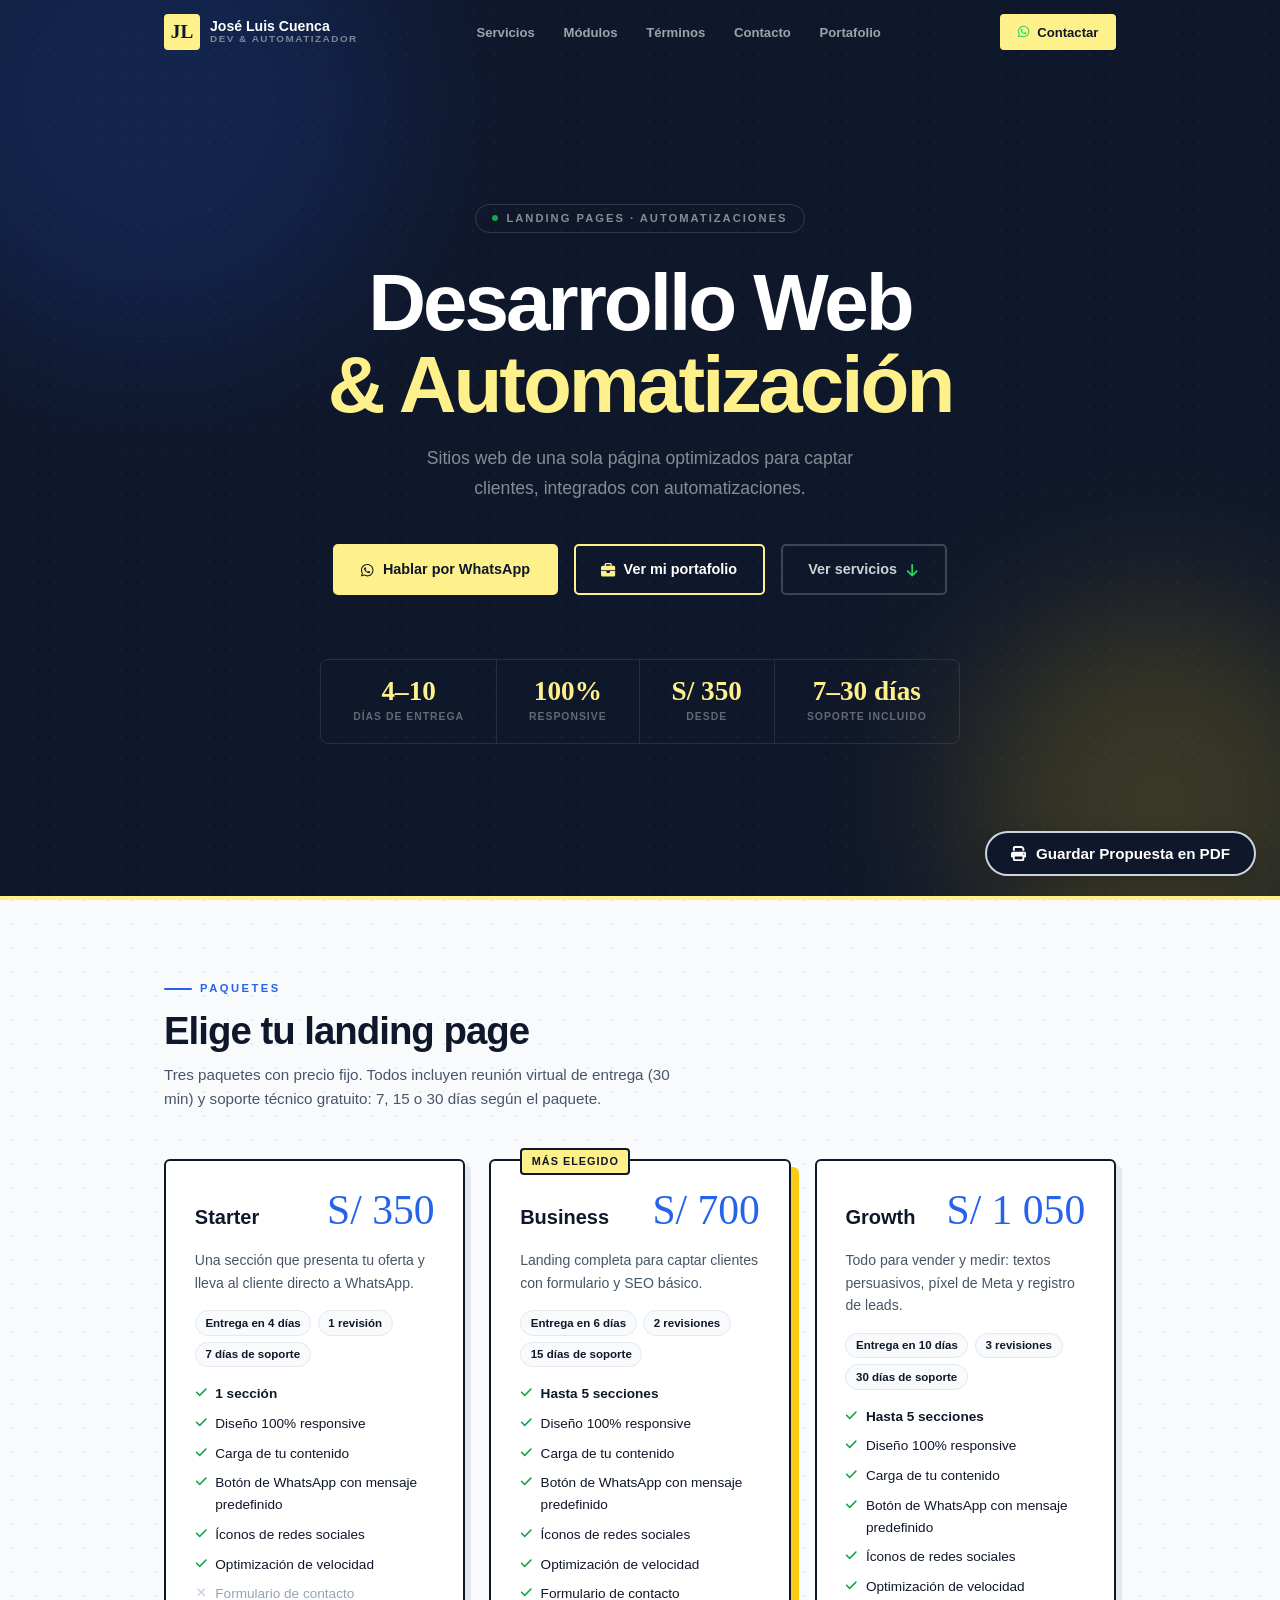
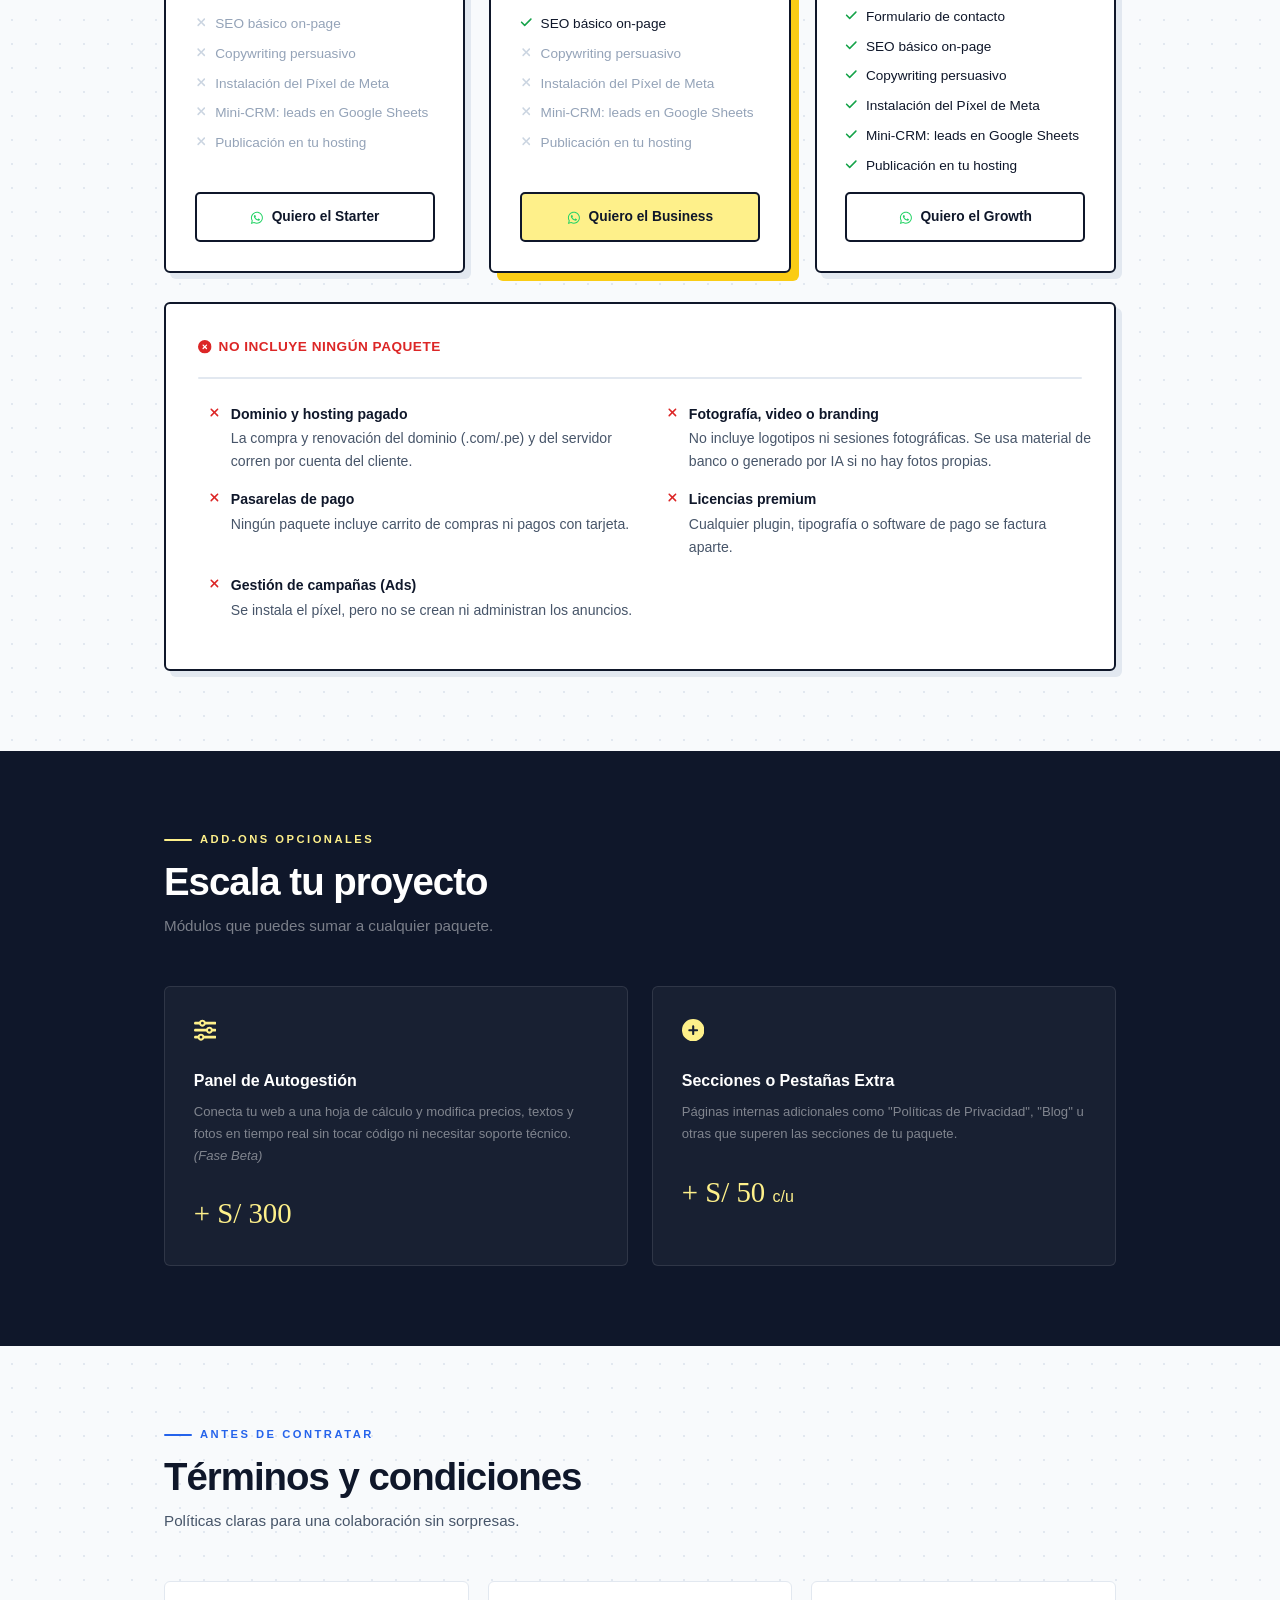
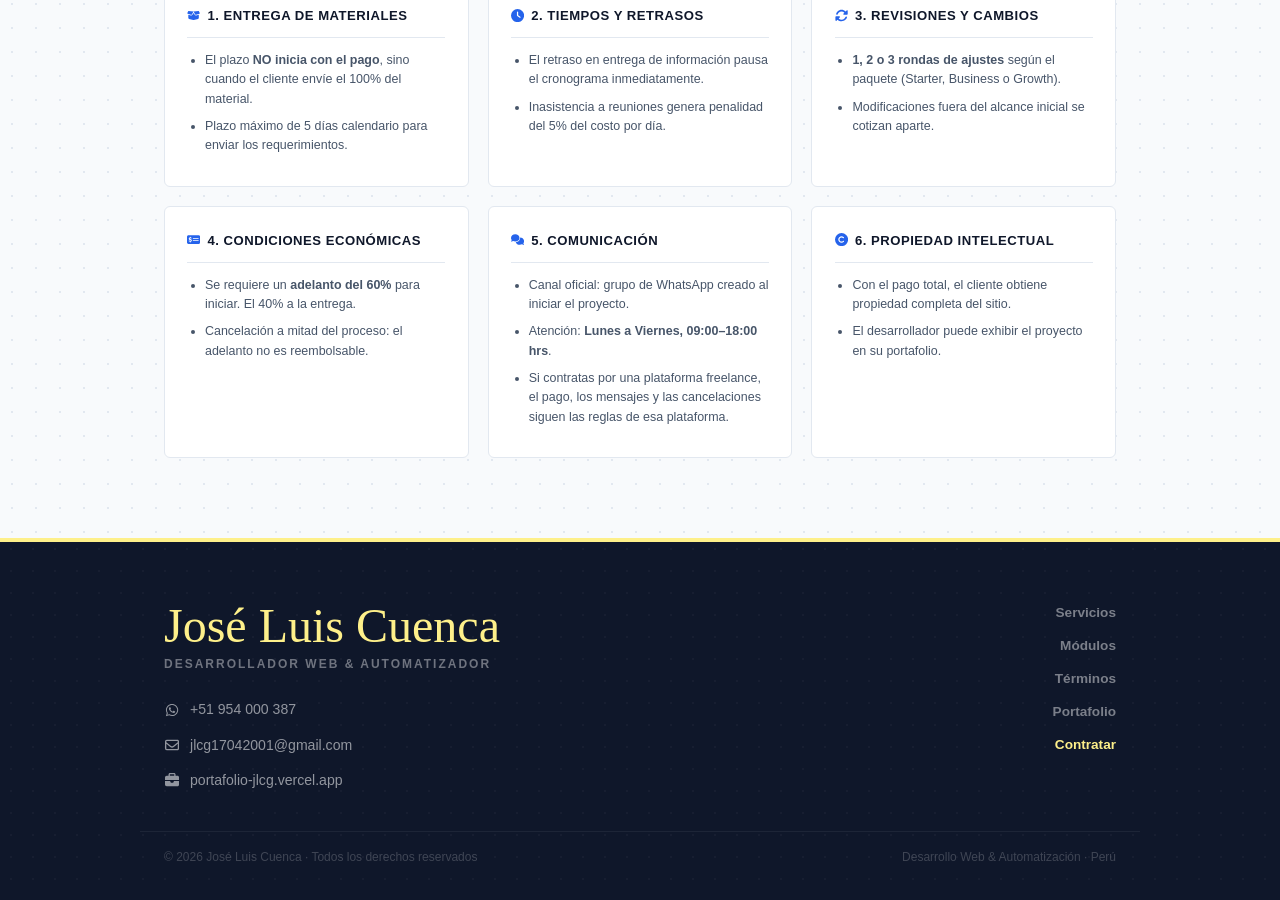
==== commit 8e885683: "Growth se entrega en 10 días" ====
--- a/index.html
+++ b/index.html
@@ -4,7 +4,7 @@
     <meta charset="UTF-8" />
     <meta name="viewport" content="width=device-width, initial-scale=1.0" />
     <title>Landing Pages y Automatización en Perú desde S/ 350 | José Luis Cuenca</title>
-    <meta name="description" content="Landing pages de alta conversión y automatizaciones para negocios en Perú. Diseño responsive, WhatsApp, formularios y píxel de Meta. Tres paquetes desde S/ 350, entrega en 4 a 8 días y hasta 30 días de soporte. José Luis Cuenca, Arequipa." />
+    <meta name="description" content="Landing pages de alta conversión y automatizaciones para negocios en Perú. Diseño responsive, WhatsApp, formularios y píxel de Meta. Tres paquetes desde S/ 350, entrega en 4 a 10 días y hasta 30 días de soporte. José Luis Cuenca, Arequipa." />
     <meta name="robots" content="index, follow, max-image-preview:large" />
     <meta name="google-site-verification" content="N4TwjsxCLMq5BI_Ngx6-KOkqQGb3mL-dlwS7zQG62xs" />
     <meta name="author" content="José Luis Cuenca Gutiérrez" />
@@ -18,7 +18,7 @@
     <meta property="og:locale" content="es_PE" />
     <meta property="og:site_name" content="José Luis Cuenca · Desarrollo Web" />
     <meta property="og:title" content="Desarrollo Web & Automatización · Landing pages desde S/ 350" />
-    <meta property="og:description" content="Landing pages de alta conversión con WhatsApp, formularios y automatizaciones. Entrega en 4 a 8 días." />
+    <meta property="og:description" content="Landing pages de alta conversión con WhatsApp, formularios y automatizaciones. Entrega en 4 a 10 días." />
     <meta property="og:url" content="https://portafoliofreelance-jlcg.vercel.app/" />
     <meta property="og:image" content="https://portafoliofreelance-jlcg.vercel.app/og.jpg" />
     <meta property="og:image:width" content="1200" />
@@ -30,7 +30,7 @@
     <meta name="twitter:image" content="https://portafoliofreelance-jlcg.vercel.app/og.jpg" />
     <link rel="preload" href="fonts/f-inter-normal-400_800.woff2" as="font" type="font/woff2" crossorigin />
     <link rel="preload" href="fonts/f-caveat-normal-600_700.woff2" as="font" type="font/woff2" crossorigin />
-    <script type="application/ld+json">{"@context": "https://schema.org", "@graph": [{"@type": "ProfessionalService", "@id": "https://portafoliofreelance-jlcg.vercel.app/#servicio", "name": "José Luis Cuenca · Desarrollo Web & Automatización", "url": "https://portafoliofreelance-jlcg.vercel.app/", "image": "https://portafoliofreelance-jlcg.vercel.app/og.jpg", "logo": "https://portafoliofreelance-jlcg.vercel.app/icons/icon-512.png", "description": "Landing pages de alta conversión y automatizaciones para negocios en Perú. Diseño responsive, WhatsApp, formularios y píxel de Meta. Tres paquetes desde S/ 350, entrega en 4 a 8 días y hasta 30 días de soporte. José Luis Cuenca, Arequipa.", "email": "jlcg17042001@gmail.com", "telephone": "+51954000387", "priceRange": "S/ 350 - S/ 1050", "areaServed": {"@type": "Country", "name": "Perú"}, "address": {"@type": "PostalAddress", "addressLocality": "Arequipa", "addressCountry": "PE"}, "openingHoursSpecification": {"@type": "OpeningHoursSpecification", "dayOfWeek": ["Monday", "Tuesday", "Wednesday", "Thursday", "Friday"], "opens": "09:00", "closes": "18:00"}, "founder": {"@id": "https://portafolio-jlcg.vercel.app/#persona"}, "sameAs": ["https://portafolio-jlcg.vercel.app/", "https://github.com/JCuenca17", "https://www.linkedin.com/in/josecuencag/"], "hasOfferCatalog": {"@type": "OfferCatalog", "name": "Servicios", "itemListElement": [{"@type": "Offer", "price": "350", "priceCurrency": "PEN", "itemOffered": {"@type": "Service", "name": "Landing Page Starter", "description": "Una sección responsive con botón de WhatsApp. Entrega en 4 días, 1 revisión, 7 días de soporte."}}, {"@type": "Offer", "price": "700", "priceCurrency": "PEN", "itemOffered": {"@type": "Service", "name": "Landing Page Business", "description": "Hasta 5 secciones, formulario, WhatsApp y SEO básico. Entrega en 6 días, 2 revisiones, 15 días de soporte."}}, {"@type": "Offer", "price": "1050", "priceCurrency": "PEN", "itemOffered": {"@type": "Service", "name": "Landing Page Growth", "description": "Hasta 5 secciones, copywriting, píxel de Meta, leads en Google Sheets y publicación. Entrega en 8 días, 3 revisiones, 30 días de soporte."}}, {"@type": "Offer", "price": "300", "priceCurrency": "PEN", "itemOffered": {"@type": "Service", "name": "Panel de Autogestión", "description": "Edita precios, textos y fotos desde una hoja de cálculo."}}, {"@type": "Offer", "price": "50", "priceCurrency": "PEN", "itemOffered": {"@type": "Service", "name": "Sección o pestaña extra"}}]}}, {"@type": "Person", "@id": "https://portafolio-jlcg.vercel.app/#persona", "name": "José Luis Cuenca Gutiérrez", "url": "https://portafolio-jlcg.vercel.app/", "jobTitle": "Desarrollador de Software"}, {"@type": "WebSite", "@id": "https://portafoliofreelance-jlcg.vercel.app/#web", "url": "https://portafoliofreelance-jlcg.vercel.app/", "name": "José Luis Cuenca · Desarrollo Web & Automatización", "inLanguage": "es-PE"}]}</script>
+    <script type="application/ld+json">{"@context": "https://schema.org", "@graph": [{"@type": "ProfessionalService", "@id": "https://portafoliofreelance-jlcg.vercel.app/#servicio", "name": "José Luis Cuenca · Desarrollo Web & Automatización", "url": "https://portafoliofreelance-jlcg.vercel.app/", "image": "https://portafoliofreelance-jlcg.vercel.app/og.jpg", "logo": "https://portafoliofreelance-jlcg.vercel.app/icons/icon-512.png", "description": "Landing pages de alta conversión y automatizaciones para negocios en Perú. Diseño responsive, WhatsApp, formularios y píxel de Meta. Tres paquetes desde S/ 350, entrega en 4 a 10 días y hasta 30 días de soporte. José Luis Cuenca, Arequipa.", "email": "jlcg17042001@gmail.com", "telephone": "+51954000387", "priceRange": "S/ 350 - S/ 1050", "areaServed": {"@type": "Country", "name": "Perú"}, "address": {"@type": "PostalAddress", "addressLocality": "Arequipa", "addressCountry": "PE"}, "openingHoursSpecification": {"@type": "OpeningHoursSpecification", "dayOfWeek": ["Monday", "Tuesday", "Wednesday", "Thursday", "Friday"], "opens": "09:00", "closes": "18:00"}, "founder": {"@id": "https://portafolio-jlcg.vercel.app/#persona"}, "sameAs": ["https://portafolio-jlcg.vercel.app/", "https://github.com/JCuenca17", "https://www.linkedin.com/in/josecuencag/"], "hasOfferCatalog": {"@type": "OfferCatalog", "name": "Servicios", "itemListElement": [{"@type": "Offer", "price": "350", "priceCurrency": "PEN", "itemOffered": {"@type": "Service", "name": "Landing Page Starter", "description": "Una sección responsive con botón de WhatsApp. Entrega en 4 días, 1 revisión, 7 días de soporte."}}, {"@type": "Offer", "price": "700", "priceCurrency": "PEN", "itemOffered": {"@type": "Service", "name": "Landing Page Business", "description": "Hasta 5 secciones, formulario, WhatsApp y SEO básico. Entrega en 6 días, 2 revisiones, 15 días de soporte."}}, {"@type": "Offer", "price": "1050", "priceCurrency": "PEN", "itemOffered": {"@type": "Service", "name": "Landing Page Growth", "description": "Hasta 5 secciones, copywriting, píxel de Meta, leads en Google Sheets y publicación. Entrega en 10 días, 3 revisiones, 30 días de soporte."}}, {"@type": "Offer", "price": "300", "priceCurrency": "PEN", "itemOffered": {"@type": "Service", "name": "Panel de Autogestión", "description": "Edita precios, textos y fotos desde una hoja de cálculo."}}, {"@type": "Offer", "price": "50", "priceCurrency": "PEN", "itemOffered": {"@type": "Service", "name": "Sección o pestaña extra"}}]}}, {"@type": "Person", "@id": "https://portafolio-jlcg.vercel.app/#persona", "name": "José Luis Cuenca Gutiérrez", "url": "https://portafolio-jlcg.vercel.app/", "jobTitle": "Desarrollador de Software"}, {"@type": "WebSite", "@id": "https://portafoliofreelance-jlcg.vercel.app/#web", "url": "https://portafoliofreelance-jlcg.vercel.app/", "name": "José Luis Cuenca · Desarrollo Web & Automatización", "inLanguage": "es-PE"}]}</script>
 
     <link rel="stylesheet" href="style.css" />
   </head>
@@ -117,7 +117,7 @@
 
       <div class="hero-stats">
         <div class="stat-item">
-          <span class="stat-value hw">4–8</span>
+          <span class="stat-value hw">4–10</span>
           <span class="stat-label">Días de entrega</span>
         </div>
         <div class="stat-item">
@@ -177,7 +177,7 @@
               <div class="plan-price hw">S/ 1 050</div>
             </div>
             <p class="plan-desc">Todo para vender y medir: textos persuasivos, píxel de Meta y registro de leads.</p>
-            <div class="plan-meta"><span>Entrega en 8 días</span><span>3 revisiones</span><span>30 días de soporte</span></div>
+            <div class="plan-meta"><span>Entrega en 10 días</span><span>3 revisiones</span><span>30 días de soporte</span></div>
             <ul class="plan-list">
               <li class="on"><i class="fa-solid fa-check" aria-hidden="true"><svg class="ico"><use href="#i-solid-check"/></svg></i><span><strong>Hasta 5 secciones</strong></span></li><li class="on"><i class="fa-solid fa-check" aria-hidden="true"><svg class="ico"><use href="#i-solid-check"/></svg></i><span>Diseño 100% responsive</span></li><li class="on"><i class="fa-solid fa-check" aria-hidden="true"><svg class="ico"><use href="#i-solid-check"/></svg></i><span>Carga de tu contenido</span></li><li class="on"><i class="fa-solid fa-check" aria-hidden="true"><svg class="ico"><use href="#i-solid-check"/></svg></i><span>Botón de WhatsApp con mensaje predefinido</span></li><li class="on"><i class="fa-solid fa-check" aria-hidden="true"><svg class="ico"><use href="#i-solid-check"/></svg></i><span>Íconos de redes sociales</span></li><li class="on"><i class="fa-solid fa-check" aria-hidden="true"><svg class="ico"><use href="#i-solid-check"/></svg></i><span>Optimización de velocidad</span></li><li class="on"><i class="fa-solid fa-check" aria-hidden="true"><svg class="ico"><use href="#i-solid-check"/></svg></i><span>Formulario de contacto</span></li><li class="on"><i class="fa-solid fa-check" aria-hidden="true"><svg class="ico"><use href="#i-solid-check"/></svg></i><span>SEO básico on-page</span></li><li class="on"><i class="fa-solid fa-check" aria-hidden="true"><svg class="ico"><use href="#i-solid-check"/></svg></i><span>Copywriting persuasivo</span></li><li class="on"><i class="fa-solid fa-check" aria-hidden="true"><svg class="ico"><use href="#i-solid-check"/></svg></i><span>Instalación del Píxel de Meta</span></li><li class="on"><i class="fa-solid fa-check" aria-hidden="true"><svg class="ico"><use href="#i-solid-check"/></svg></i><span>Mini-CRM: leads en Google Sheets</span></li><li class="on"><i class="fa-solid fa-check" aria-hidden="true"><svg class="ico"><use href="#i-solid-check"/></svg></i><span>Publicación en tu hosting</span></li>
             </ul>
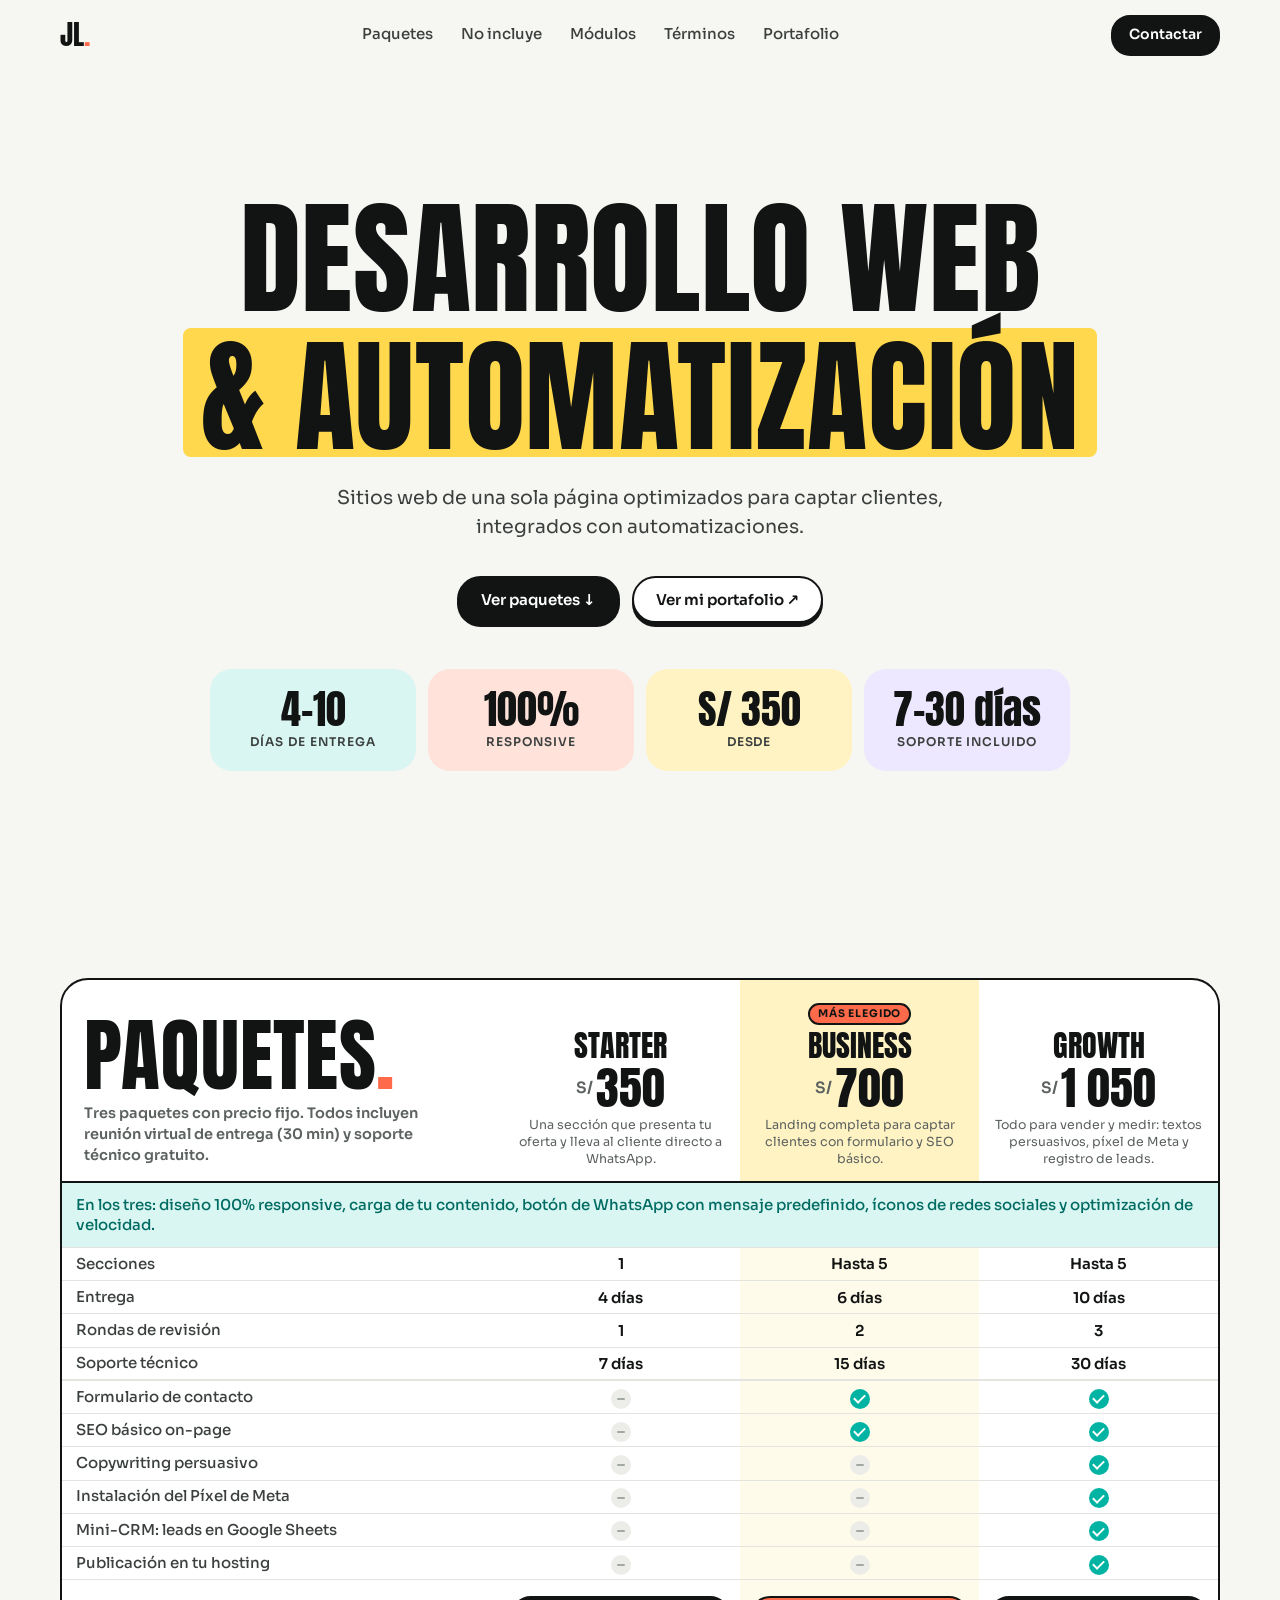
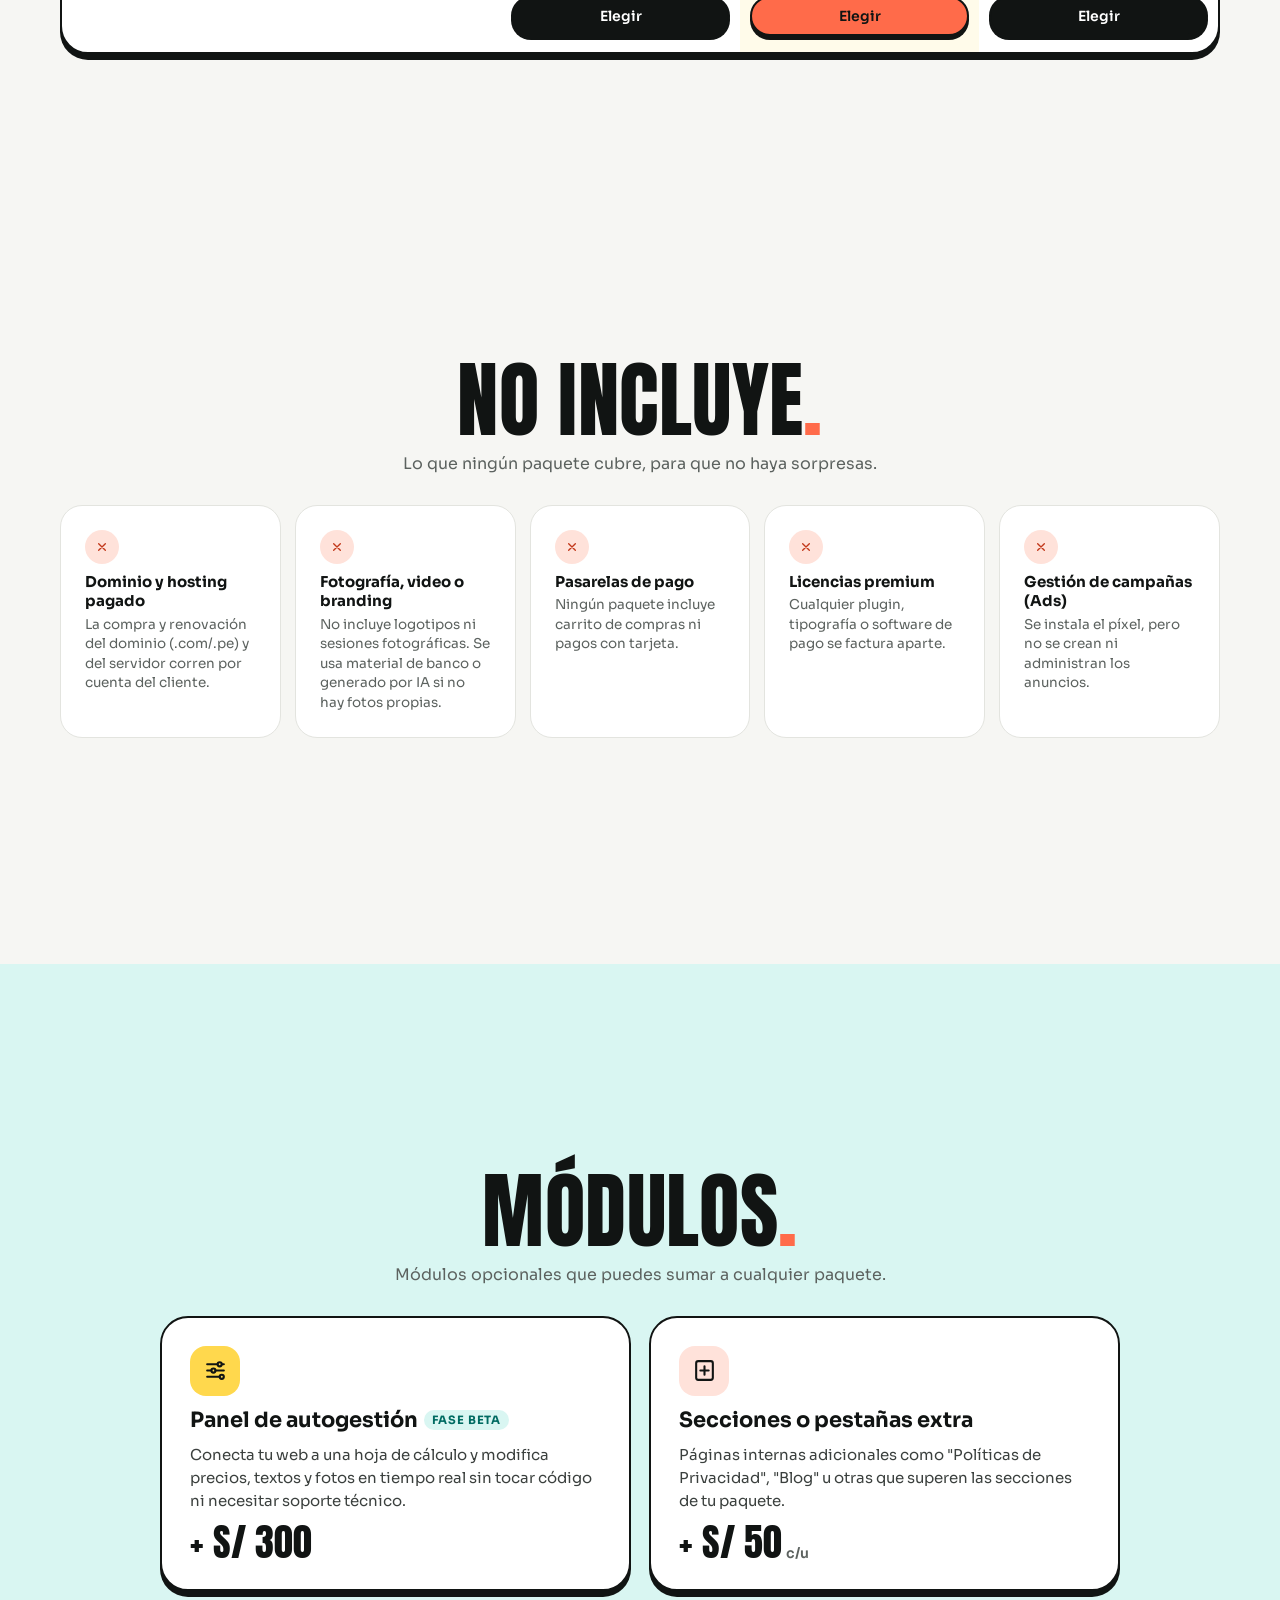
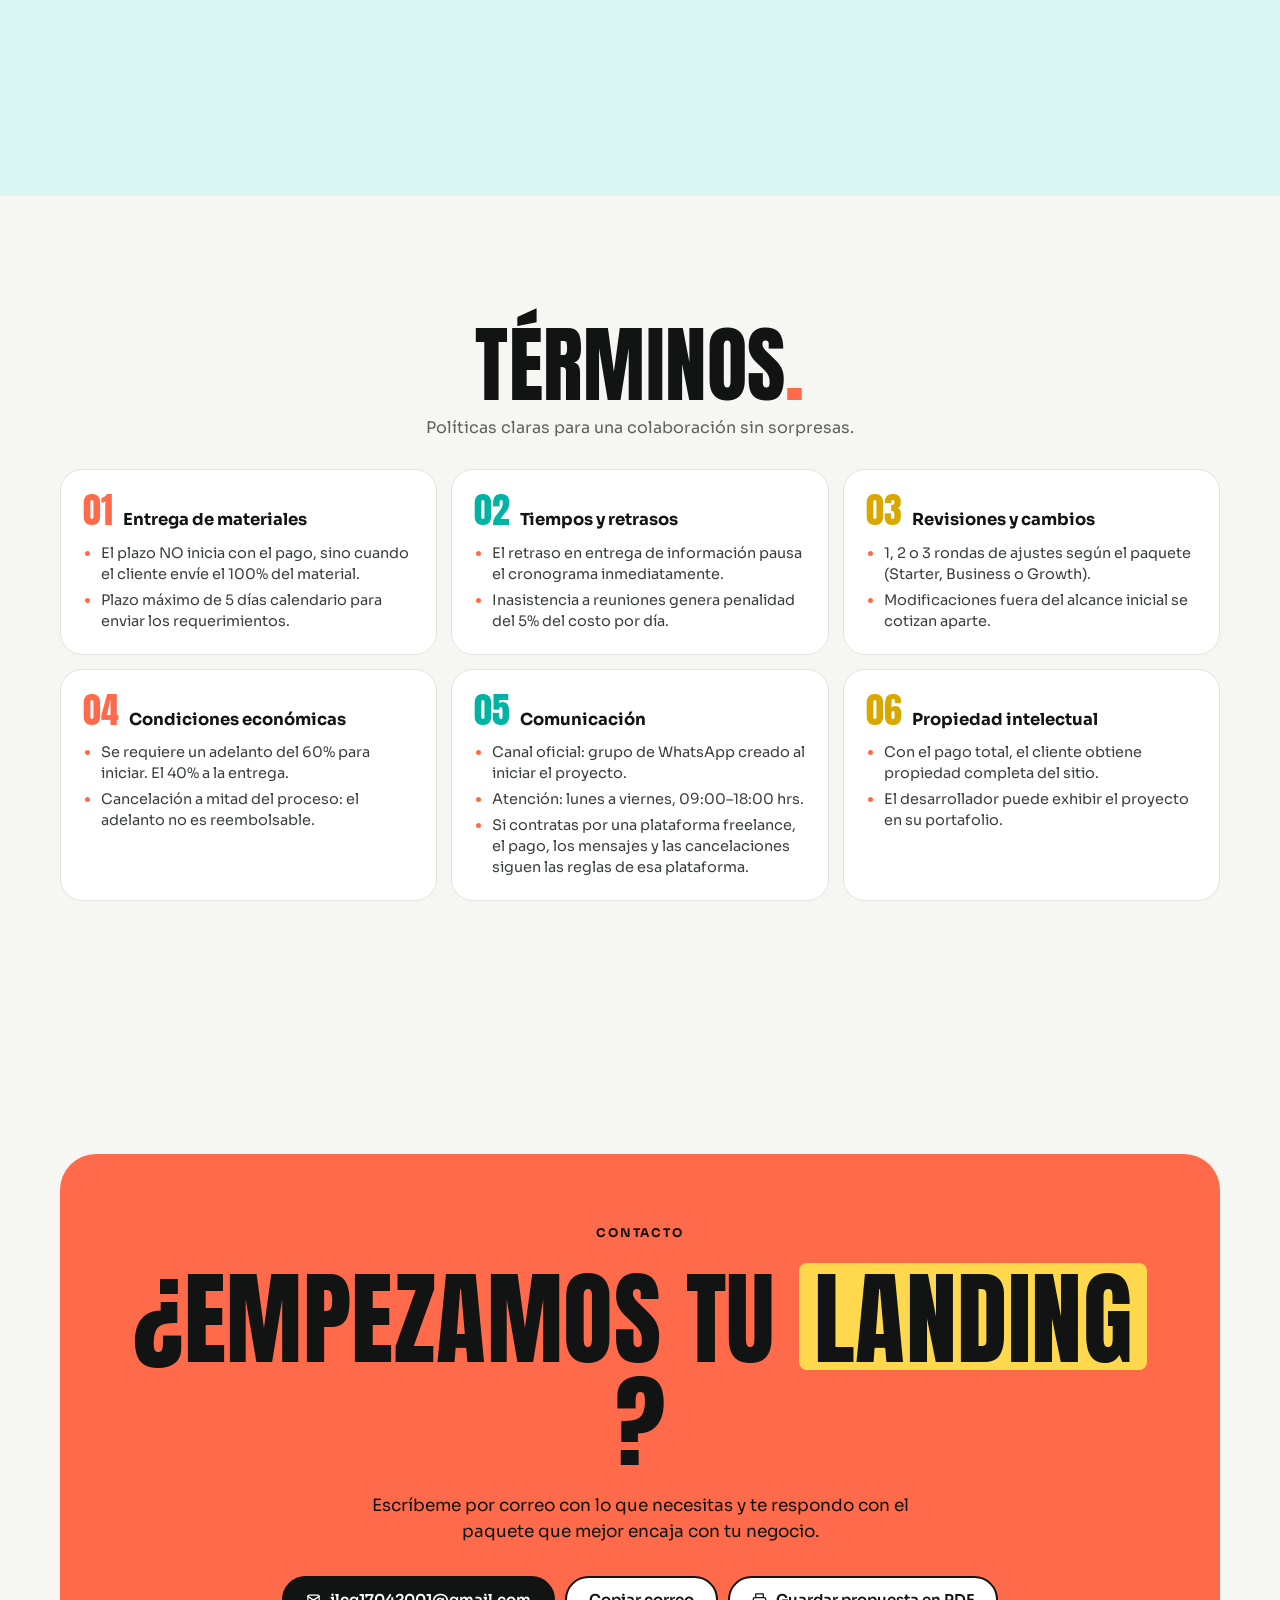
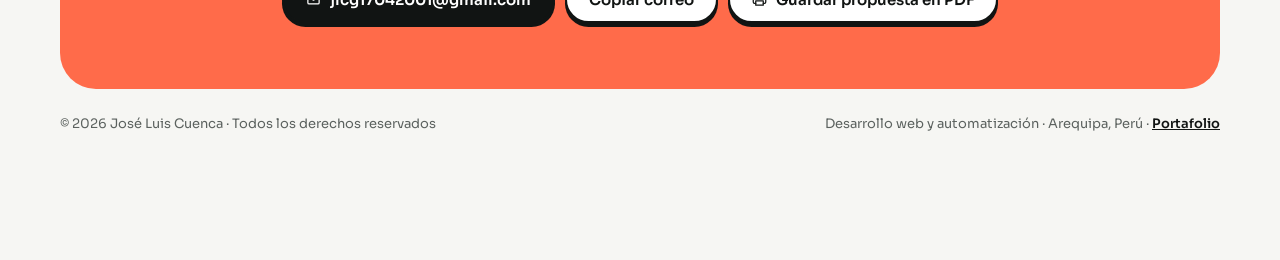
==== commit 247bd488: "Rediseña la landing con el estilo del portafolio - Tema claro con Anton, Sora y la paleta del portaf" ====
--- a/index.html
+++ b/index.html
@@ -8,7 +8,7 @@
     <meta name="robots" content="index, follow, max-image-preview:large" />
     <meta name="google-site-verification" content="N4TwjsxCLMq5BI_Ngx6-KOkqQGb3mL-dlwS7zQG62xs" />
     <meta name="author" content="José Luis Cuenca Gutiérrez" />
-    <meta name="theme-color" content="#0f172a" />
+    <meta name="theme-color" content="#F6F6F3" />
     <link rel="canonical" href="https://portafoliofreelance-jlcg.vercel.app/" />
     <link rel="icon" href="favicon.ico" sizes="48x48" />
     <link rel="icon" href="icons/favicon.svg" type="image/svg+xml" />
@@ -28,452 +28,402 @@
     <meta name="twitter:title" content="Desarrollo Web & Automatización · Landing pages desde S/ 350" />
     <meta name="twitter:description" content="Landing pages de alta conversión con WhatsApp, formularios y automatizaciones." />
     <meta name="twitter:image" content="https://portafoliofreelance-jlcg.vercel.app/og.jpg" />
-    <link rel="preload" href="fonts/f-inter-normal-400_800.woff2" as="font" type="font/woff2" crossorigin />
-    <link rel="preload" href="fonts/f-caveat-normal-600_700.woff2" as="font" type="font/woff2" crossorigin />
-    <script type="application/ld+json">{"@context": "https://schema.org", "@graph": [{"@type": "ProfessionalService", "@id": "https://portafoliofreelance-jlcg.vercel.app/#servicio", "name": "José Luis Cuenca · Desarrollo Web & Automatización", "url": "https://portafoliofreelance-jlcg.vercel.app/", "image": "https://portafoliofreelance-jlcg.vercel.app/og.jpg", "logo": "https://portafoliofreelance-jlcg.vercel.app/icons/icon-512.png", "description": "Landing pages de alta conversión y automatizaciones para negocios en Perú. Diseño responsive, WhatsApp, formularios y píxel de Meta. Tres paquetes desde S/ 350, entrega en 4 a 10 días y hasta 30 días de soporte. José Luis Cuenca, Arequipa.", "email": "jlcg17042001@gmail.com", "telephone": "+51954000387", "priceRange": "S/ 350 - S/ 1050", "areaServed": {"@type": "Country", "name": "Perú"}, "address": {"@type": "PostalAddress", "addressLocality": "Arequipa", "addressCountry": "PE"}, "openingHoursSpecification": {"@type": "OpeningHoursSpecification", "dayOfWeek": ["Monday", "Tuesday", "Wednesday", "Thursday", "Friday"], "opens": "09:00", "closes": "18:00"}, "founder": {"@id": "https://portafolio-jlcg.vercel.app/#persona"}, "sameAs": ["https://portafolio-jlcg.vercel.app/", "https://github.com/JCuenca17", "https://www.linkedin.com/in/josecuencag/"], "hasOfferCatalog": {"@type": "OfferCatalog", "name": "Servicios", "itemListElement": [{"@type": "Offer", "price": "350", "priceCurrency": "PEN", "itemOffered": {"@type": "Service", "name": "Landing Page Starter", "description": "Una sección responsive con botón de WhatsApp. Entrega en 4 días, 1 revisión, 7 días de soporte."}}, {"@type": "Offer", "price": "700", "priceCurrency": "PEN", "itemOffered": {"@type": "Service", "name": "Landing Page Business", "description": "Hasta 5 secciones, formulario, WhatsApp y SEO básico. Entrega en 6 días, 2 revisiones, 15 días de soporte."}}, {"@type": "Offer", "price": "1050", "priceCurrency": "PEN", "itemOffered": {"@type": "Service", "name": "Landing Page Growth", "description": "Hasta 5 secciones, copywriting, píxel de Meta, leads en Google Sheets y publicación. Entrega en 10 días, 3 revisiones, 30 días de soporte."}}, {"@type": "Offer", "price": "300", "priceCurrency": "PEN", "itemOffered": {"@type": "Service", "name": "Panel de Autogestión", "description": "Edita precios, textos y fotos desde una hoja de cálculo."}}, {"@type": "Offer", "price": "50", "priceCurrency": "PEN", "itemOffered": {"@type": "Service", "name": "Sección o pestaña extra"}}]}}, {"@type": "Person", "@id": "https://portafolio-jlcg.vercel.app/#persona", "name": "José Luis Cuenca Gutiérrez", "url": "https://portafolio-jlcg.vercel.app/", "jobTitle": "Desarrollador de Software"}, {"@type": "WebSite", "@id": "https://portafoliofreelance-jlcg.vercel.app/#web", "url": "https://portafoliofreelance-jlcg.vercel.app/", "name": "José Luis Cuenca · Desarrollo Web & Automatización", "inLanguage": "es-PE"}]}</script>
-
-    <link rel="stylesheet" href="style.css" />
+    <link rel="preload" href="fonts/anton-latin.woff2" as="font" type="font/woff2" crossorigin />
+    <link rel="preload" href="fonts/sora-latin.woff2" as="font" type="font/woff2" crossorigin />
+    <script type="application/ld+json">{"@context": "https://schema.org", "@graph": [{"@type": "ProfessionalService", "@id": "https://portafoliofreelance-jlcg.vercel.app/#servicio", "name": "José Luis Cuenca · Desarrollo Web & Automatización", "url": "https://portafoliofreelance-jlcg.vercel.app/", "image": "https://portafoliofreelance-jlcg.vercel.app/og.jpg", "logo": "https://portafoliofreelance-jlcg.vercel.app/icons/icon-512.png", "description": "Landing pages de alta conversión y automatizaciones para negocios en Perú. Diseño responsive, WhatsApp, formularios y píxel de Meta. Tres paquetes desde S/ 350, entrega en 4 a 10 días y hasta 30 días de soporte. José Luis Cuenca, Arequipa.", "email": "jlcg17042001@gmail.com", "priceRange": "S/ 350 - S/ 1050", "areaServed": {"@type": "Country", "name": "Perú"}, "address": {"@type": "PostalAddress", "addressLocality": "Arequipa", "addressCountry": "PE"}, "openingHoursSpecification": {"@type": "OpeningHoursSpecification", "dayOfWeek": ["Monday", "Tuesday", "Wednesday", "Thursday", "Friday"], "opens": "09:00", "closes": "18:00"}, "founder": {"@id": "https://portafolio-jlcg.vercel.app/#persona"}, "sameAs": ["https://portafolio-jlcg.vercel.app/", "https://github.com/JCuenca17", "https://www.linkedin.com/in/josecuencag/"], "hasOfferCatalog": {"@type": "OfferCatalog", "name": "Servicios", "itemListElement": [{"@type": "Offer", "price": "350", "priceCurrency": "PEN", "itemOffered": {"@type": "Service", "name": "Landing Page Starter", "description": "Una sección responsive con botón de WhatsApp. Entrega en 4 días, 1 revisión, 7 días de soporte."}}, {"@type": "Offer", "price": "700", "priceCurrency": "PEN", "itemOffered": {"@type": "Service", "name": "Landing Page Business", "description": "Hasta 5 secciones, formulario, WhatsApp y SEO básico. Entrega en 6 días, 2 revisiones, 15 días de soporte."}}, {"@type": "Offer", "price": "1050", "priceCurrency": "PEN", "itemOffered": {"@type": "Service", "name": "Landing Page Growth", "description": "Hasta 5 secciones, copywriting, píxel de Meta, leads en Google Sheets y publicación. Entrega en 10 días, 3 revisiones, 30 días de soporte."}}, {"@type": "Offer", "price": "300", "priceCurrency": "PEN", "itemOffered": {"@type": "Service", "name": "Panel de Autogestión", "description": "Edita precios, textos y fotos desde una hoja de cálculo."}}, {"@type": "Offer", "price": "50", "priceCurrency": "PEN", "itemOffered": {"@type": "Service", "name": "Sección o pestaña extra"}}]}}, {"@type": "Person", "@id": "https://portafolio-jlcg.vercel.app/#persona", "name": "José Luis Cuenca Gutiérrez", "url": "https://portafolio-jlcg.vercel.app/", "jobTitle": "Desarrollador de Software"}, {"@type": "WebSite", "@id": "https://portafoliofreelance-jlcg.vercel.app/#web", "url": "https://portafoliofreelance-jlcg.vercel.app/", "name": "José Luis Cuenca · Desarrollo Web & Automatización", "inLanguage": "es-PE"}]}</script>
+
+    <style>
+      @font-face{font-family:"Anton";font-style:normal;font-weight:400;font-display:swap;src:url(fonts/anton-latin.woff2) format("woff2")}
+      @font-face{font-family:"Sora";font-style:normal;font-weight:400 700;font-display:swap;src:url(fonts/sora-latin.woff2) format("woff2")}
+      :root{--ground:#F6F6F3;--paper:#fff;--ink:#111413;--ink-2:#3B403E;--muted:#5C625F;--rule:#E3E4DF;--coral:#FF6B4A;--coral-ink:#C2381A;--teal:#00B3A3;--teal-soft:#D9F6F2;--teal-ink:#006B62;--yellow:#FFD84D;--yellow-soft:#FFF3C4;--lilac:#EDE8FF;--f-title:"Anton",Impact,"Arial Narrow",sans-serif;--f-body:"Sora",system-ui,sans-serif;--nav:68px;--avail:calc(100svh - var(--nav));--u:calc(var(--avail) / 100);color-scheme:light}
+      *{box-sizing:border-box}
+      html{scroll-behavior:smooth;scroll-padding-top:var(--nav);-webkit-text-size-adjust:100%;overflow-x:clip}
+      body{margin:0;background:var(--ground);color:var(--ink);font:400 16px/1.55 var(--f-body)}
+      a{color:inherit}
+      svg{display:block}
+      .wrap{width:min(1160px,100% - 40px);margin-inline:auto}
+      .t{font-family:var(--f-title);font-weight:400;text-transform:uppercase;letter-spacing:.005em;line-height:1;margin:0}
+      .t em{font-style:normal;color:var(--coral)}
+      .t mark{display:inline-block;background:var(--yellow);color:var(--ink);padding:.06em .14em 0;line-height:.98;border-radius:8px;margin-top:.06em}
+      .ico{width:1em;height:1em;flex:none;fill:none;stroke:currentColor;stroke-width:2;stroke-linecap:round;stroke-linejoin:round}
+      .btn{display:inline-flex;align-items:center;justify-content:center;gap:9px;font:600 15px/1 var(--f-body);text-decoration:none;color:var(--ink);background:var(--paper);border:2px solid var(--ink);border-radius:999px;padding:14px 22px;cursor:pointer;box-shadow:0 4px 0 var(--ink);transition:transform .12s,box-shadow .12s;white-space:nowrap}
+      .btn:hover{transform:translateY(-2px);box-shadow:0 6px 0 var(--ink)}
+      .btn:active{transform:translateY(3px);box-shadow:0 1px 0 var(--ink)}
+      .btn.dark{background:var(--ink);color:#fff}
+      .btn.coral{background:var(--coral)}
+      .btn.sm{padding:10px 16px;font-size:14px;box-shadow:0 3px 0 var(--ink)}
+      .btn:focus-visible,a:focus-visible,button:focus-visible{outline:3px solid var(--teal);outline-offset:3px}
+      /* nav */
+      .top{position:sticky;top:0;z-index:20;height:var(--nav);background:rgba(246,246,243,.88);backdrop-filter:blur(10px);border-bottom:1px solid transparent;transition:border-color .2s}
+      .top.scrolled{border-color:var(--rule)}
+      .nav-in{display:flex;align-items:center;justify-content:space-between;height:100%;gap:16px}
+      .logo{font-family:var(--f-title);font-size:28px;text-decoration:none;line-height:1}
+      .logo em{font-style:normal;color:var(--coral)}
+      .links{display:flex;gap:2px;list-style:none;margin:0;padding:0}
+      .links a{display:block;text-decoration:none;font-weight:500;font-size:15px;color:var(--ink-2);padding:8px 13px;border-radius:999px;transition:background .2s}
+      .links a:hover{background:var(--paper);color:var(--ink)}
+      .ham{display:none;width:44px;height:44px;border:2px solid var(--ink);border-radius:999px;background:var(--paper);cursor:pointer;place-items:center}
+      .ham span,.ham span::before,.ham span::after{display:block;width:18px;height:2px;background:var(--ink);border-radius:2px;position:relative;transition:transform .2s,background .2s}
+      .ham span::before,.ham span::after{content:"";position:absolute;left:0}
+      .ham span::before{top:-6px}.ham span::after{top:6px}
+      .ham[aria-expanded="true"] span{background:transparent}
+      .ham[aria-expanded="true"] span::before{transform:translateY(6px) rotate(45deg)}
+      .ham[aria-expanded="true"] span::after{transform:translateY(-6px) rotate(-45deg)}
+      .menu{display:none}
+      /* cada sección cabe en la pantalla */
+      .screen{min-height:var(--avail);display:flex;flex-direction:column;justify-content:center;padding:clamp(14px,calc(var(--u) * 4),44px) 0}
+      .s-head{text-align:center;margin-bottom:clamp(12px,calc(var(--u) * 3.4),34px)}
+      .s-head h2{font-size:clamp(34px,min(calc(var(--u) * 10),9vw),84px)}
+      .s-head p{max-width:40em;margin:calc(var(--u) * 1.2) auto 0;color:var(--muted);font-size:clamp(13px,calc(var(--u) * 2.3),16px)}
+      /* hero */
+      .hero{text-align:center}
+      .hero h1{font-size:clamp(40px,min(calc(var(--u) * 15),10.5vw),124px)}
+      .hero h1 .row{display:block}
+      .hero .lead{max-width:34em;margin:calc(var(--u) * 3) auto 0;font-size:clamp(15px,calc(var(--u) * 2.8),19px);color:var(--ink-2)}
+      .cta{display:flex;flex-wrap:wrap;justify-content:center;gap:12px;margin-top:calc(var(--u) * 4)}
+      .stats{display:grid;grid-template-columns:repeat(4,minmax(0,1fr));gap:12px;max-width:860px;margin:calc(var(--u) * 5.5) auto 0}
+      .stat{border-radius:22px;padding:clamp(10px,calc(var(--u) * 2.6),20px) 12px;display:grid;gap:4px}
+      .stat b{font-family:var(--f-title);font-weight:400;font-size:clamp(24px,calc(var(--u) * 5.6),40px);line-height:1}
+      .stat span{font-size:12px;font-weight:600;letter-spacing:.08em;text-transform:uppercase;color:var(--ink-2)}
+      .stat:nth-child(1){background:var(--teal-soft)}.stat:nth-child(2){background:#FFE2DA}.stat:nth-child(3){background:var(--yellow-soft)}.stat:nth-child(4){background:var(--lilac)}
+      /* paquetes: tabla comparativa */
+      .cmp{background:var(--paper);border:2px solid var(--ink);border-radius:28px;box-shadow:0 6px 0 var(--ink);overflow:hidden;--row:clamp(22px,calc(var(--u) * 4),36px)}
+      .cmp table{width:100%;border-collapse:collapse;table-layout:fixed;font-size:clamp(12px,calc(var(--u) * 2.25),15px)}
+      .cmp col.f{width:38%}
+      .cmp th,.cmp td{padding:0 14px;height:var(--row);text-align:center;vertical-align:middle;border-bottom:1px solid var(--rule)}
+      .cmp th[scope="row"]{text-align:left;font-weight:500;color:var(--ink-2);line-height:1.25}
+      .cmp thead th{padding:clamp(10px,calc(var(--u) * 2.4),20px) 10px clamp(8px,calc(var(--u) * 1.6),14px);border-bottom:2px solid var(--ink);vertical-align:bottom}
+      .cmp thead th.pop{background:var(--yellow-soft)}
+      .cmp .corner{text-align:left;vertical-align:bottom;padding:clamp(12px,calc(var(--u) * 2.6),24px) 22px clamp(10px,calc(var(--u) * 1.8),16px);border-bottom:2px solid var(--ink)}
+      .cmp .corner h2{font-size:clamp(40px,calc(var(--u) * 10),80px)}
+      .cmp .corner p{margin:8px 0 0;font-size:clamp(12.5px,calc(var(--u) * 2.1),14.5px);color:var(--muted);line-height:1.45;max-width:26em}
+      .only-m{display:none}
+      .cmp .pp{white-space:nowrap}
+      .cmp tbody td:nth-child(3),.cmp tfoot td:nth-child(3){background:#FFFBEA}
+      .cmp .pn{display:block;font-family:var(--f-title);font-weight:400;text-transform:uppercase;font-size:clamp(18px,calc(var(--u) * 4),30px);line-height:1}
+      .cmp .pp{display:block;font-family:var(--f-title);font-weight:400;font-size:clamp(22px,calc(var(--u) * 6),46px);line-height:1;margin-top:4px}
+      .cmp .pp small{font-family:var(--f-body);font-size:.34em;font-weight:600;color:var(--muted);vertical-align:.9em;margin-right:3px}
+      .cmp .tag{display:inline-block;font:700 10.5px/1 var(--f-body);letter-spacing:.08em;text-transform:uppercase;background:var(--coral);border:2px solid var(--ink);border-radius:999px;padding:4px 8px;margin-bottom:6px}
+      .cmp .pd{display:block;font:400 12.5px/1.35 var(--f-body);color:var(--muted);margin-top:6px;text-transform:none}
+      .cmp td{font-weight:600}
+      .cmp .all td{height:auto;padding:clamp(6px,calc(var(--u) * 1.4),12px) 14px;text-align:left;font-weight:500;color:var(--teal-ink);background:var(--teal-soft)!important;line-height:1.35}
+      .cmp .sep th,.cmp .sep td{border-top:2px solid var(--rule)}
+      .y,.no{display:inline-grid;place-items:center;width:20px;height:20px;border-radius:50%;vertical-align:middle}
+      .y{background:var(--teal)}.no{background:#ECEDE9}
+      .y::before{content:"";width:9px;height:5px;border:solid #fff;border-width:0 0 2.6px 2.6px;transform:translateY(-1px) rotate(-45deg)}
+      .no::before{content:"";width:8px;height:2px;background:#A3A8A5;border-radius:2px}
+      .cmp tfoot td{border-bottom:0;padding:clamp(8px,calc(var(--u) * 2),16px) 10px}
+      .cmp tfoot .btn{width:100%;padding:11px 10px;font-size:14px}
+      .vh{position:absolute!important;width:1px;height:1px;overflow:hidden;clip:rect(0 0 0 0);white-space:nowrap}
+      /* no incluye */
+      .scope{display:grid;grid-template-columns:repeat(5,minmax(0,1fr));gap:14px}
+      .scope div{background:var(--paper);border:1px solid var(--rule);border-radius:22px;padding:clamp(14px,calc(var(--u) * 3),24px);display:flex;flex-direction:column;gap:8px}
+      .scope .x{width:34px;height:34px;border-radius:50%;background:#FFE2DA;display:grid;place-items:center;color:var(--coral-ink)}
+      .scope b,.scope span{display:block}
+      .scope b{font-size:15px;line-height:1.3;margin-bottom:4px}
+      .scope span{font-size:13.5px;color:var(--muted);line-height:1.45}
+      /* módulos */
+      #modulos{background:var(--teal-soft)}
+      .mods{display:grid;grid-template-columns:repeat(2,minmax(0,1fr));gap:18px;max-width:960px;margin:auto;width:100%}
+      .mod{background:var(--paper);border:2px solid var(--ink);border-radius:28px;padding:clamp(18px,calc(var(--u) * 4),28px);display:flex;flex-direction:column;gap:10px;box-shadow:0 6px 0 var(--ink);transition:transform .25s,box-shadow .25s}
+      .mod:hover{transform:translateY(-4px) rotate(-.4deg);box-shadow:0 10px 0 var(--ink)}
+      .mod .ic{width:50px;height:50px;border-radius:16px;display:grid;place-items:center;background:var(--yellow)}
+      .mod:nth-child(2) .ic{background:#FFE2DA}
+      .mod .ic svg{width:25px;height:25px}
+      .mod h3{font-size:21px;margin:2px 0 0;line-height:1.2}
+      .mod h3 small{font-size:11.5px;font-weight:700;letter-spacing:.08em;text-transform:uppercase;color:var(--teal-ink);background:var(--teal-soft);border-radius:999px;padding:3px 8px;margin-left:6px;vertical-align:.2em;white-space:nowrap}
+      .mod p{margin:0;color:var(--ink-2);font-size:15px;flex:1}
+      .mod .add{font-family:var(--f-title);font-size:38px;line-height:1}
+      .mod .add small{font-family:var(--f-body);font-size:14px;color:var(--muted);font-weight:600;margin-left:4px}
+      /* términos */
+      .terms{display:grid;grid-template-columns:repeat(3,minmax(0,1fr));gap:14px}
+      .term{background:var(--paper);border:1px solid var(--rule);border-radius:22px;padding:clamp(14px,calc(var(--u) * 3),22px)}
+      .term-h{all:unset;display:flex;align-items:baseline;gap:10px;width:100%;box-sizing:border-box}
+      .term .n{font-family:var(--f-title);font-size:clamp(26px,calc(var(--u) * 5),36px);line-height:1;color:var(--coral)}
+      .term:nth-child(3n+2) .n{color:var(--teal)}.term:nth-child(3n) .n{color:#D9A800}
+      .term h3{font-size:16.5px;margin:0;line-height:1.25}
+      .term-h .chev{display:none}
+      .term ul{margin:calc(var(--u) * 1.4) 0 0;padding:0 0 0 18px;display:grid;gap:5px;font-size:clamp(12.5px,calc(var(--u) * 2.15),14.5px);color:var(--ink-2);line-height:1.45}
+      .term li::marker{color:var(--coral)}
+      /* contacto */
+      .contact{background:var(--coral);border-radius:36px;padding:clamp(28px,calc(var(--u) * 8),72px) clamp(20px,4vw,56px);text-align:center}
+      .contact .eyebrow{font-size:12px;font-weight:700;letter-spacing:.16em;text-transform:uppercase}
+      .contact h2{font-size:clamp(40px,min(calc(var(--u) * 13),8vw),104px);margin-top:12px}
+      .contact p{max-width:34em;margin:calc(var(--u) * 2.4) auto calc(var(--u) * 3.6);font-size:clamp(15px,calc(var(--u) * 2.6),17px)}
+      .reach{display:flex;flex-wrap:wrap;justify-content:center;gap:10px}
+      footer{display:flex;flex-wrap:wrap;justify-content:space-between;gap:8px;padding-top:calc(var(--u) * 3);font-size:13px;color:var(--muted)}
+      footer a{color:var(--ink);font-weight:600}
+            .print-note{display:none}
+      /* animación al aparecer */
+      .rv{opacity:0;transform:translateY(22px);transition:opacity .6s cubic-bezier(.2,.8,.2,1),transform .6s cubic-bezier(.2,.8,.2,1)}
+      .rv.in{opacity:1;transform:none}
+      .hero .t .row{animation:up .8s cubic-bezier(.2,.8,.2,1) both}
+      .hero .t .row+.row{animation-delay:.08s}
+      @keyframes up{from{transform:translateY(30%);opacity:0}}
+      @media (prefers-reduced-motion:reduce){.rv{opacity:1;transform:none;transition:none}.hero .t .row{animation:none}html{scroll-behavior:auto}}
+      /* tablet */
+      @media (max-width:1000px){
+        .scope{grid-template-columns:repeat(2,minmax(0,1fr))}
+        .scope div:last-child{grid-column:1/-1}
+        .terms{grid-template-columns:repeat(2,minmax(0,1fr))}
+        .cmp .pd{display:none}
+      }
+      /* celular */
+      @media (max-width:760px){
+        :root{--nav:60px}
+        .wrap{width:calc(100% - 28px)}
+        .logo{font-size:26px}
+        .links,.top .btn{display:none}
+        .ham{display:grid}
+        .menu{position:fixed;inset:var(--nav) 0 auto 0;z-index:19;background:var(--ground);border-bottom:1px solid var(--rule);padding:8px 16px 20px;display:grid;gap:2px;transform:translateY(-8px);opacity:0;pointer-events:none;transition:opacity .2s,transform .2s}
+        .menu.open{opacity:1;transform:none;pointer-events:auto}
+        .menu a:not(.btn){text-decoration:none;font-weight:600;font-size:18px;padding:12px 4px;border-bottom:1px solid var(--rule)}
+        .menu .btn{margin-top:12px}
+        .stats{grid-template-columns:repeat(2,minmax(0,1fr));gap:8px}
+        .stat span{font-size:10.5px}
+        .cta{gap:10px}.cta .btn{width:100%;padding:12px 18px}
+        .cmp{border-radius:20px;--row:clamp(24px,calc(var(--u) * 4.6),34px)}
+        .only-m{display:block}
+        .cmp .corner{padding:0;border-bottom:2px solid var(--ink)}
+        .cmp .corner>*{display:none}
+        .cmp col.f{width:37%}
+        .cmp .pn{font-size:15px}
+        .cmp .pp{font-size:19px}
+        .cmp .pp small{font-size:9px;margin-right:1px}
+        .cmp th,.cmp td{padding:0 6px}
+        .cmp th[scope="row"]{padding-left:10px;font-size:11.5px}
+        .cmp td{font-size:11.5px}
+        .cmp thead th{padding:10px 3px 8px}
+        .cmp .tag{font-size:8.5px;padding:3px 5px;letter-spacing:.04em;border-width:1.5px}
+        .cmp .all td{font-size:10.5px;padding:5px 10px;line-height:1.3}
+        .y,.no{width:17px;height:17px}
+        .cmp tfoot td{padding:8px 3px}
+        .cmp tfoot .btn{padding:8px 4px;font-size:12px;box-shadow:0 2px 0 var(--ink);gap:5px}
+        .scope{grid-template-columns:1fr;gap:8px}
+        .scope div{flex-direction:row;align-items:flex-start;padding:12px 14px;gap:12px;border-radius:18px}
+        .scope .x{width:28px;height:28px;flex:none}
+        .scope b{font-size:14px;display:block}.scope span{font-size:12.5px;display:block}
+        .mods{grid-template-columns:1fr;gap:16px}
+        .mod{padding:16px 18px;gap:6px}
+        .mod .ic{width:40px;height:40px;border-radius:12px}.mod .ic svg{width:21px;height:21px}
+        .mod h3{font-size:18px}.mod p{font-size:13.5px}.mod .add{font-size:30px}
+        .terms{grid-template-columns:1fr;gap:8px}
+        .term{padding:0;border-radius:18px}
+        .term-h{padding:12px 14px;cursor:pointer;align-items:center}
+        .term-h .chev{display:block;margin-left:auto;width:18px;height:18px;transition:transform .25s}
+        .term.open .chev{transform:rotate(180deg)}
+        .term .n{font-size:24px}.term h3{font-size:15px}
+        .term ul{display:none;margin:0;padding:0 16px 14px 32px;font-size:13px}
+        .term.open ul{display:grid}
+        .contact{border-radius:26px}
+        .reach{gap:8px}.reach .btn{flex:1 1 40%;padding:11px 12px;font-size:13px}.reach #mailbtn{flex-basis:100%}
+        footer{flex-direction:column;gap:2px;font-size:12px}
+      }
+      @media (max-width:760px) and (max-height:700px){
+        .s-head p{display:none}
+        .s-head{margin-bottom:10px}
+        .scope{gap:6px}.scope div{padding:9px 12px;gap:10px}.scope .x{width:24px;height:24px}
+        .scope b{font-size:13px}.scope span{font-size:11.5px;line-height:1.35}
+        .mod .ic{display:none}.mod p{font-size:12.5px}.mod .add{font-size:26px}.mod h3{font-size:16.5px}
+        .contact{padding:22px 16px}.contact p{font-size:13.5px;margin:8px auto 12px}
+        .reach .btn{padding:9px 10px;font-size:12px}
+        footer{font-size:11px;padding-top:8px}footer span:last-child{display:none}
+      }
+      @media print{
+        @page{margin:12mm}
+        :root{--avail:auto;--u:7px}
+        body{background:#fff;font-size:12px}
+        .top,.menu,.cta,.reach,.cmp tfoot,.only-m{display:none!important}
+        .rv{opacity:1!important;transform:none!important;transition:none!important}
+        .screen{min-height:0;padding:14px 0;break-inside:avoid}
+        #modulos{background:#fff}
+        .cmp,.mod{box-shadow:none!important}
+        .term ul{display:grid!important}
+        .term-h .chev{display:none!important}
+        .contact{background:#fff;border:2px solid var(--ink);padding:20px}
+        .print-note{display:block;margin-top:10px;font-size:11px;color:var(--ink-2)}
+      }
+    </style>
   </head>
   <body>
-    <svg width="0" height="0" style="position:absolute" aria-hidden="true" focusable="false"><symbol id="i-brands-whatsapp" viewBox="0 0 448 512"><path d="M380.9 97.1C339 55.1 283.2 32 223.9 32c-122.4 0-222 99.6-222 222 0 39.1 10.2 77.3 29.6 111L0 480l117.7-30.9c32.4 17.7 68.9 27 106.1 27h.1c122.3 0 224.1-99.6 224.1-222 0-59.3-25.2-115-67.1-157zm-157 341.6c-33.2 0-65.7-8.9-94-25.7l-6.7-4-69.8 18.3L72 359.2l-4.4-7c-18.5-29.4-28.2-63.3-28.2-98.2 0-101.7 82.8-184.5 184.6-184.5 49.3 0 95.6 19.2 130.4 54.1 34.8 34.9 56.2 81.2 56.1 130.5 0 101.8-84.9 184.6-186.6 184.6zm101.2-138.2c-5.5-2.8-32.8-16.2-37.9-18-5.1-1.9-8.8-2.8-12.5 2.8-3.7 5.6-14.3 18-17.6 21.8-3.2 3.7-6.5 4.2-12 1.4-32.6-16.3-54-29.1-75.5-66-5.7-9.8 5.7-9.1 16.3-30.3 1.8-3.7.9-6.9-.5-9.7-1.4-2.8-12.5-30.1-17.1-41.2-4.5-10.8-9.1-9.3-12.5-9.5-3.2-.2-6.9-.2-10.6-.2-3.7 0-9.7 1.4-14.8 6.9-5.1 5.6-19.4 19-19.4 46.3 0 27.3 19.9 53.7 22.6 57.4 2.8 3.7 39.1 59.7 94.8 83.8 35.2 15.2 49 16.5 66.6 13.9 10.7-1.6 32.8-13.4 37.4-26.4 4.6-13 4.6-24.1 3.2-26.4-1.3-2.5-5-3.9-10.5-6.6z"/></symbol><symbol id="i-regular-envelope" viewBox="0 0 512 512"><path d="M64 112c-8.8 0-16 7.2-16 16v22.1L220.5 291.7c20.7 17 50.4 17 71.1 0L464 150.1V128c0-8.8-7.2-16-16-16H64zM48 212.2V384c0 8.8 7.2 16 16 16H448c8.8 0 16-7.2 16-16V212.2L322 328.8c-38.4 31.5-93.7 31.5-132 0L48 212.2zM0 128C0 92.7 28.7 64 64 64H448c35.3 0 64 28.7 64 64V384c0 35.3-28.7 64-64 64H64c-35.3 0-64-28.7-64-64V128z"/></symbol><symbol id="i-solid-arrow-down" viewBox="0 0 384 512"><path d="M169.4 470.6c12.5 12.5 32.8 12.5 45.3 0l160-160c12.5-12.5 12.5-32.8 0-45.3s-32.8-12.5-45.3 0L224 370.8 224 64c0-17.7-14.3-32-32-32s-32 14.3-32 32l0 306.7L54.6 265.4c-12.5-12.5-32.8-12.5-45.3 0s-12.5 32.8 0 45.3l160 160z"/></symbol><symbol id="i-solid-box-open" viewBox="0 0 640 512"><path d="M58.9 42.1c3-6.1 9.6-9.6 16.3-8.7L320 64 564.8 33.4c6.7-.8 13.3 2.7 16.3 8.7l41.7 83.4c9 17.9-.6 39.6-19.8 45.1L439.6 217.3c-13.9 4-28.8-1.9-36.2-14.3L320 64 236.6 203c-7.4 12.4-22.3 18.3-36.2 14.3L37.1 170.6c-19.3-5.5-28.8-27.2-19.8-45.1L58.9 42.1zM321.1 128l54.9 91.4c14.9 24.8 44.6 36.6 72.5 28.6L576 211.6v167c0 22-15 41.2-36.4 46.6l-204.1 51c-10.2 2.6-20.9 2.6-31 0l-204.1-51C79 419.7 64 400.5 64 378.5v-167L191.6 248c27.8 8 57.6-3.8 72.5-28.6L318.9 128h2.2z"/></symbol><symbol id="i-solid-briefcase" viewBox="0 0 512 512"><path d="M184 48H328c4.4 0 8 3.6 8 8V96H176V56c0-4.4 3.6-8 8-8zm-56 8V96H64C28.7 96 0 124.7 0 160v96H192 320 512V160c0-35.3-28.7-64-64-64H384V56c0-30.9-25.1-56-56-56H184c-30.9 0-56 25.1-56 56zM512 288H320v32c0 17.7-14.3 32-32 32H224c-17.7 0-32-14.3-32-32V288H0V416c0 35.3 28.7 64 64 64H448c35.3 0 64-28.7 64-64V288z"/></symbol><symbol id="i-solid-check" viewBox="0 0 448 512"><path d="M438.6 105.4c12.5 12.5 12.5 32.8 0 45.3l-256 256c-12.5 12.5-32.8 12.5-45.3 0l-128-128c-12.5-12.5-12.5-32.8 0-45.3s32.8-12.5 45.3 0L160 338.7 393.4 105.4c12.5-12.5 32.8-12.5 45.3 0z"/></symbol><symbol id="i-solid-circle-check" viewBox="0 0 512 512"><path d="M256 512A256 256 0 1 0 256 0a256 256 0 1 0 0 512zM369 209L241 337c-9.4 9.4-24.6 9.4-33.9 0l-64-64c-9.4-9.4-9.4-24.6 0-33.9s24.6-9.4 33.9 0l47 47L335 175c9.4-9.4 24.6-9.4 33.9 0s9.4 24.6 0 33.9z"/></symbol><symbol id="i-solid-circle-xmark" viewBox="0 0 512 512"><path d="M256 512A256 256 0 1 0 256 0a256 256 0 1 0 0 512zM175 175c9.4-9.4 24.6-9.4 33.9 0l47 47 47-47c9.4-9.4 24.6-9.4 33.9 0s9.4 24.6 0 33.9l-47 47 47 47c9.4 9.4 9.4 24.6 0 33.9s-24.6 9.4-33.9 0l-47-47-47 47c-9.4 9.4-24.6 9.4-33.9 0s-9.4-24.6 0-33.9l47-47-47-47c-9.4-9.4-9.4-24.6 0-33.9z"/></symbol><symbol id="i-solid-clock" viewBox="0 0 512 512"><path d="M256 0a256 256 0 1 1 0 512A256 256 0 1 1 256 0zM232 120V256c0 8 4 15.5 10.7 20l96 64c11 7.4 25.9 4.4 33.3-6.7s4.4-25.9-6.7-33.3L280 243.2V120c0-13.3-10.7-24-24-24s-24 10.7-24 24z"/></symbol><symbol id="i-solid-comments" viewBox="0 0 640 512"><path d="M208 352c114.9 0 208-78.8 208-176S322.9 0 208 0S0 78.8 0 176c0 38.6 14.7 74.3 39.6 103.4c-3.5 9.4-8.7 17.7-14.2 24.7c-4.8 6.2-9.7 11-13.3 14.3c-1.8 1.6-3.3 2.9-4.3 3.7c-.5 .4-.9 .7-1.1 .8l-.2 .2 0 0 0 0C1 327.2-1.4 334.4 .8 340.9S9.1 352 16 352c21.8 0 43.8-5.6 62.1-12.5c9.2-3.5 17.8-7.4 25.3-11.4C134.1 343.3 169.8 352 208 352zM448 176c0 112.3-99.1 196.9-216.5 207C255.8 457.4 336.4 512 432 512c38.2 0 73.9-8.7 104.7-23.9c7.5 4 16 7.9 25.2 11.4c18.3 6.9 40.3 12.5 62.1 12.5c6.9 0 13.1-4.5 15.2-11.1c2.1-6.6-.2-13.8-5.8-17.9l0 0 0 0-.2-.2c-.2-.2-.6-.4-1.1-.8c-1-.8-2.5-2-4.3-3.7c-3.6-3.3-8.5-8.1-13.3-14.3c-5.5-7-10.7-15.4-14.2-24.7c24.9-29 39.6-64.7 39.6-103.4c0-92.8-84.9-168.9-192.6-175.5c.4 5.1 .6 10.3 .6 15.5z"/></symbol><symbol id="i-solid-copyright" viewBox="0 0 512 512"><path d="M256 512A256 256 0 1 0 256 0a256 256 0 1 0 0 512zM199.4 312.6c31.2 31.2 81.9 31.2 113.1 0c9.4-9.4 24.6-9.4 33.9 0s9.4 24.6 0 33.9c-50 50-131 50-181 0s-50-131 0-181s131-50 181 0c9.4 9.4 9.4 24.6 0 33.9s-24.6 9.4-33.9 0c-31.2-31.2-81.9-31.2-113.1 0s-31.2 81.9 0 113.1z"/></symbol><symbol id="i-solid-money-check-dollar" viewBox="0 0 576 512"><path d="M64 64C28.7 64 0 92.7 0 128V384c0 35.3 28.7 64 64 64H512c35.3 0 64-28.7 64-64V128c0-35.3-28.7-64-64-64H64zM272 192H496c8.8 0 16 7.2 16 16s-7.2 16-16 16H272c-8.8 0-16-7.2-16-16s7.2-16 16-16zM256 304c0-8.8 7.2-16 16-16H496c8.8 0 16 7.2 16 16s-7.2 16-16 16H272c-8.8 0-16-7.2-16-16zM164 152v13.9c7.5 1.2 14.6 2.9 21.1 4.7c10.7 2.8 17 13.8 14.2 24.5s-13.8 17-24.5 14.2c-11-2.9-21.6-5-31.2-5.2c-7.9-.1-16 1.8-21.5 5c-4.8 2.8-6.2 5.6-6.2 9.3c0 1.8 .1 3.5 5.3 6.7c6.3 3.8 15.5 6.7 28.3 10.5l.7 .2c11.2 3.4 25.6 7.7 37.1 15c12.9 8.1 24.3 21.3 24.6 41.6c.3 20.9-10.5 36.1-24.8 45c-7.2 4.5-15.2 7.3-23.2 9V360c0 11-9 20-20 20s-20-9-20-20V345.4c-10.3-2.2-20-5.5-28.2-8.4l0 0 0 0c-2.1-.7-4.1-1.4-6.1-2.1c-10.5-3.5-16.1-14.8-12.6-25.3s14.8-16.1 25.3-12.6c2.5 .8 4.9 1.7 7.2 2.4c13.6 4.6 24 8.1 35.1 8.5c8.6 .3 16.5-1.6 21.4-4.7c4.1-2.5 6-5.5 5.9-10.5c0-2.9-.8-5-5.9-8.2c-6.3-4-15.4-6.9-28-10.7l-1.7-.5c-10.9-3.3-24.6-7.4-35.6-14c-12.7-7.7-24.6-20.5-24.7-40.7c-.1-21.1 11.8-35.7 25.8-43.9c6.9-4.1 14.5-6.8 22.2-8.5V152c0-11 9-20 20-20s20 9 20 20z"/></symbol><symbol id="i-solid-plus-circle" viewBox="0 0 512 512"><path d="M256 512A256 256 0 1 0 256 0a256 256 0 1 0 0 512zM232 344V280H168c-13.3 0-24-10.7-24-24s10.7-24 24-24h64V168c0-13.3 10.7-24 24-24s24 10.7 24 24v64h64c13.3 0 24 10.7 24 24s-10.7 24-24 24H280v64c0 13.3-10.7 24-24 24s-24-10.7-24-24z"/></symbol><symbol id="i-solid-print" viewBox="0 0 512 512"><path d="M128 0C92.7 0 64 28.7 64 64v96h64V64H354.7L384 93.3V160h64V93.3c0-17-6.7-33.3-18.7-45.3L400 18.7C388 6.7 371.7 0 354.7 0H128zM384 352v32 64H128V384 368 352H384zm64 32h32c17.7 0 32-14.3 32-32V256c0-35.3-28.7-64-64-64H64c-35.3 0-64 28.7-64 64v96c0 17.7 14.3 32 32 32H64v64c0 35.3 28.7 64 64 64H384c35.3 0 64-28.7 64-64V384zM432 248a24 24 0 1 1 0 48 24 24 0 1 1 0-48z"/></symbol><symbol id="i-solid-rotate" viewBox="0 0 512 512"><path d="M142.9 142.9c62.2-62.2 162.7-62.5 225.3-1L327 183c-6.9 6.9-8.9 17.2-5.2 26.2s12.5 14.8 22.2 14.8H463.5c0 0 0 0 0 0H472c13.3 0 24-10.7 24-24V72c0-9.7-5.8-18.5-14.8-22.2s-19.3-1.7-26.2 5.2L413.4 96.6c-87.6-86.5-228.7-86.2-315.8 1C73.2 122 55.6 150.7 44.8 181.4c-5.9 16.7 2.9 34.9 19.5 40.8s34.9-2.9 40.8-19.5c7.7-21.8 20.2-42.3 37.8-59.8zM16 312v7.6 .7V440c0 9.7 5.8 18.5 14.8 22.2s19.3 1.7 26.2-5.2l41.6-41.6c87.6 86.5 228.7 86.2 315.8-1c24.4-24.4 42.1-53.1 52.9-83.7c5.9-16.7-2.9-34.9-19.5-40.8s-34.9 2.9-40.8 19.5c-7.7 21.8-20.2 42.3-37.8 59.8c-62.2 62.2-162.7 62.5-225.3 1L185 329c6.9-6.9 8.9-17.2 5.2-26.2s-12.5-14.8-22.2-14.8H48.4h-.7H40c-13.3 0-24 10.7-24 24z"/></symbol><symbol id="i-solid-sliders" viewBox="0 0 512 512"><path d="M0 416c0 17.7 14.3 32 32 32l54.7 0c12.3 28.3 40.5 48 73.3 48s61-19.7 73.3-48L480 448c17.7 0 32-14.3 32-32s-14.3-32-32-32l-246.7 0c-12.3-28.3-40.5-48-73.3-48s-61 19.7-73.3 48L32 384c-17.7 0-32 14.3-32 32zm128 0a32 32 0 1 1 64 0 32 32 0 1 1 -64 0zM320 256a32 32 0 1 1 64 0 32 32 0 1 1 -64 0zm32-80c-32.8 0-61 19.7-73.3 48L32 224c-17.7 0-32 14.3-32 32s14.3 32 32 32l246.7 0c12.3 28.3 40.5 48 73.3 48s61-19.7 73.3-48l54.7 0c17.7 0 32-14.3 32-32s-14.3-32-32-32l-54.7 0c-12.3-28.3-40.5-48-73.3-48zM192 128a32 32 0 1 1 0-64 32 32 0 1 1 0 64zm73.3-64C253 35.7 224.8 16 192 16s-61 19.7-73.3 48L32 64C14.3 64 0 78.3 0 96s14.3 32 32 32l86.7 0c12.3 28.3 40.5 48 73.3 48s61-19.7 73.3-48L480 128c17.7 0 32-14.3 32-32s-14.3-32-32-32L265.3 64z"/></symbol><symbol id="i-solid-table" viewBox="0 0 512 512"><path d="M64 256V160H224v96H64zm0 64H224v96H64V320zm224 96V320H448v96H288zM448 256H288V160H448v96zM64 32C28.7 32 0 60.7 0 96V416c0 35.3 28.7 64 64 64H448c35.3 0 64-28.7 64-64V96c0-35.3-28.7-64-64-64H64z"/></symbol><symbol id="i-solid-xmark" viewBox="0 0 384 512"><path d="M342.6 150.6c12.5-12.5 12.5-32.8 0-45.3s-32.8-12.5-45.3 0L192 210.7 86.6 105.4c-12.5-12.5-32.8-12.5-45.3 0s-12.5 32.8 0 45.3L146.7 256 41.4 361.4c-12.5 12.5-12.5 32.8 0 45.3s32.8 12.5 45.3 0L192 301.3 297.4 406.6c12.5 12.5 32.8 12.5 45.3 0s12.5-32.8 0-45.3L237.3 256 342.6 150.6z"/></symbol></svg>
-    <nav class="nav" id="navbar" aria-label="Principal">
-      <div class="nav-inner">
-        <a href="#" class="nav-logo" aria-label="José Luis Cuenca, inicio">
-          <div class="nav-logo-mark">JL</div>
-          <div class="nav-logo-text">
-            <span class="nav-logo-name">José Luis Cuenca</span>
-            <span class="nav-logo-role">Dev & Automatizador</span>
-          </div>
-        </a>
-        <ul class="nav-links">
-          <li><a href="#servicios">Servicios</a></li>
-          <li><a href="#modulos">Módulos</a></li>
-          <li><a href="#terminos">Términos</a></li>
-          <li><a href="#contacto">Contacto</a></li>
-          <li>
-            <a href="https://portafolio-jlcg.vercel.app/" target="_blank" rel="noopener">Portafolio</a>
-          </li>
-        </ul>
-        <a
-          href="https://wa.me/51954000387"
-          target="_blank"
-          class="nav-cta desktop"
-        >
-          <i class="fa-brands fa-whatsapp" aria-hidden="true"><svg class="ico"><use href="#i-brands-whatsapp"/></svg></i> Contactar
-        </a>
-        <button class="hamburger" id="hamburger" aria-label="Menú">
-          <span></span><span></span><span></span>
-        </button>
-      </div>
-    </nav>
-
-    <div class="mobile-menu" id="mobileMenu">
-      <a href="#servicios" class="mobile-link">Servicios</a>
-      <a href="#modulos" class="mobile-link">Módulos</a>
-      <a href="#terminos" class="mobile-link">Términos</a>
-      <a href="#contacto" class="mobile-link">Contacto</a>
-      <a href="https://portafolio-jlcg.vercel.app/" target="_blank" rel="noopener" class="mobile-link">Ver portafolio</a>
-      <a href="https://wa.me/51954000387" target="_blank" rel="noopener" class="nav-cta">
-        <i class="fa-brands fa-whatsapp" aria-hidden="true"><svg class="ico"><use href="#i-brands-whatsapp"/></svg></i> Contratar ahora
-      </a>
+    <svg width="0" height="0" style="position:absolute" aria-hidden="true" focusable="false">
+      <symbol id="i-mail" viewBox="0 0 24 24"><rect x="3" y="5" width="18" height="14" rx="2"/><path d="M3 7l9 6 9-6"/></symbol>
+      <symbol id="i-x" viewBox="0 0 24 24"><path d="M7 7l10 10M17 7L7 17"/></symbol>
+    </svg>
+
+    <nav class="top" id="navbar" aria-label="Principal"><div class="wrap nav-in">
+      <a class="logo" href="#" aria-label="José Luis Cuenca, inicio">JL<em>.</em></a>
+      <ul class="links">
+        <li><a href="#paquetes">Paquetes</a></li>
+        <li><a href="#no-incluye">No incluye</a></li>
+        <li><a href="#modulos">Módulos</a></li>
+        <li><a href="#terminos">Términos</a></li>
+        <li><a href="https://portafolio-jlcg.vercel.app/" target="_blank" rel="noopener">Portafolio</a></li>
+      </ul>
+      <a class="btn dark sm" href="#contacto">Contactar</a>
+      <button class="ham" id="ham" type="button" aria-label="Abrir menú" aria-expanded="false" aria-controls="menu"><span></span></button>
+    </div></nav>
+    <div class="menu" id="menu">
+      <a href="#paquetes">Paquetes</a>
+      <a href="#no-incluye">No incluye</a>
+      <a href="#modulos">Módulos</a>
+      <a href="#terminos">Términos</a>
+      <a href="https://portafolio-jlcg.vercel.app/" target="_blank" rel="noopener">Portafolio</a>
+      <a class="btn dark" href="#contacto">Contactar</a>
     </div>
 
-    <main id="inicio">
-    <section class="hero">
-      <div class="hero-blob hero-blob-1"></div>
-      <div class="hero-blob hero-blob-2"></div>
-      <div class="hero-stripe"></div>
-
-      <div class="hero-eyebrow">
-        <span class="dot"></span>
-        Landing Pages · Automatizaciones
-      </div>
-
-      <h1>
-        Desarrollo Web<br /><span class="accent">&amp; Automatización</span>
-      </h1>
-
-      <p class="hero-sub">
-        Sitios web de una sola página optimizados para captar clientes,
-        integrados con automatizaciones.
-      </p>
-
-      <div class="hero-actions">
-        <a href="https://wa.me/51954000387" target="_blank" rel="noopener" class="btn-primary">
-          <i class="fa-brands fa-whatsapp" aria-hidden="true"><svg class="ico"><use href="#i-brands-whatsapp"/></svg></i> Hablar por WhatsApp
-        </a>
-        <a
-          href="https://portafolio-jlcg.vercel.app/"
-          target="_blank"
-          rel="noopener"
-          class="btn-outline btn-portafolio"
-        >
-          <i class="fa-solid fa-briefcase" aria-hidden="true"><svg class="ico"><use href="#i-solid-briefcase"/></svg></i> Ver mi portafolio
-        </a>
-        <a href="#servicios" class="btn-outline">
-          Ver servicios <i class="fa-solid fa-arrow-down" aria-hidden="true"><svg class="ico"><use href="#i-solid-arrow-down"/></svg></i>
-        </a>
-      </div>
-
-      <div class="hero-stats">
-        <div class="stat-item">
-          <span class="stat-value hw">4–10</span>
-          <span class="stat-label">Días de entrega</span>
+    <main>
+    <header class="screen hero" id="inicio"><div class="wrap">
+      <h1 class="t"><span class="row">Desarrollo web</span><span class="row"><mark>&amp; automatización</mark></span></h1>
+      <p class="lead">Sitios web de una sola página optimizados para captar clientes, integrados con automatizaciones.</p>
+      <div class="cta">
+        <a class="btn dark" href="#paquetes">Ver paquetes ↓</a>
+        <a class="btn" href="https://portafolio-jlcg.vercel.app/" target="_blank" rel="noopener">Ver mi portafolio ↗</a>
+      </div>
+      <div class="stats">
+        <div class="stat"><b>4–10</b><span>Días de entrega</span></div>
+        <div class="stat"><b>100%</b><span>Responsive</span></div>
+        <div class="stat"><b>S/ 350</b><span>Desde</span></div>
+        <div class="stat"><b>7–30 días</b><span>Soporte incluido</span></div>
+      </div>
+    </div></header>
+
+    <section class="screen" id="paquetes"><div class="wrap">
+      <div class="s-head rv only-m"><h2 class="t">Paquetes<em>.</em></h2><p>Precio fijo, con reunión virtual de entrega (30 min) y soporte técnico gratuito.</p></div>
+      <div class="cmp rv"><table>
+        <caption class="vh">Comparación de los paquetes Starter, Business y Growth</caption>
+        <colgroup><col class="f"><col><col><col></colgroup>
+        <thead><tr><td class="corner"><h2 class="t">Paquetes<em>.</em></h2><p>Tres paquetes con precio fijo. Todos incluyen reunión virtual de entrega (30 min) y soporte técnico gratuito.</p></td>
+          <th scope="col"><span class="pn">Starter</span><span class="pp"><small>S/</small>350</span><span class="pd">Una sección que presenta tu oferta y lleva al cliente directo a WhatsApp.</span></th>
+          <th scope="col" class="pop"><span class="tag">Más elegido</span><span class="pn">Business</span><span class="pp"><small>S/</small>700</span><span class="pd">Landing completa para captar clientes con formulario y SEO básico.</span></th>
+          <th scope="col"><span class="pn">Growth</span><span class="pp"><small>S/</small>1 050</span><span class="pd">Todo para vender y medir: textos persuasivos, píxel de Meta y registro de leads.</span></th>
+        </tr></thead>
+        <tbody id="rows"></tbody>
+        <tfoot><tr><td></td>
+          <td><a class="btn dark" data-plan="Starter">Elegir</a></td>
+          <td><a class="btn coral" data-plan="Business">Elegir</a></td>
+          <td><a class="btn dark" data-plan="Growth">Elegir</a></td>
+        </tr></tfoot>
+      </table></div>
+    </div></section>
+
+    <section class="screen" id="no-incluye"><div class="wrap">
+      <div class="s-head rv"><h2 class="t">No incluye<em>.</em></h2><p>Lo que ningún paquete cubre, para que no haya sorpresas.</p></div>
+      <div class="scope">
+        <div class="rv"><i class="x"><svg class="ico"><use href="#i-x"/></svg></i><p style="margin:0"><b>Dominio y hosting pagado</b><span>La compra y renovación del dominio (.com/.pe) y del servidor corren por cuenta del cliente.</span></p></div>
+        <div class="rv"><i class="x"><svg class="ico"><use href="#i-x"/></svg></i><p style="margin:0"><b>Fotografía, video o branding</b><span>No incluye logotipos ni sesiones fotográficas. Se usa material de banco o generado por IA si no hay fotos propias.</span></p></div>
+        <div class="rv"><i class="x"><svg class="ico"><use href="#i-x"/></svg></i><p style="margin:0"><b>Pasarelas de pago</b><span>Ningún paquete incluye carrito de compras ni pagos con tarjeta.</span></p></div>
+        <div class="rv"><i class="x"><svg class="ico"><use href="#i-x"/></svg></i><p style="margin:0"><b>Licencias premium</b><span>Cualquier plugin, tipografía o software de pago se factura aparte.</span></p></div>
+        <div class="rv"><i class="x"><svg class="ico"><use href="#i-x"/></svg></i><p style="margin:0"><b>Gestión de campañas (Ads)</b><span>Se instala el píxel, pero no se crean ni administran los anuncios.</span></p></div>
+      </div>
+    </div></section>
+
+    <section class="screen" id="modulos"><div class="wrap">
+      <div class="s-head rv"><h2 class="t">Módulos<em>.</em></h2><p>Módulos opcionales que puedes sumar a cualquier paquete.</p></div>
+      <div class="mods">
+        <article class="mod rv">
+          <div class="ic"><svg class="ico" viewBox="0 0 24 24" aria-hidden="true"><path d="M4 6h10M18 6h2M4 12h4M12 12h8M4 18h12"/><circle cx="16" cy="6" r="2"/><circle cx="10" cy="12" r="2"/><circle cx="18" cy="18" r="2"/></svg></div>
+          <h3>Panel de autogestión<small>Fase beta</small></h3>
+          <p>Conecta tu web a una hoja de cálculo y modifica precios, textos y fotos en tiempo real sin tocar código ni necesitar soporte técnico.</p>
+          <div class="add">+ S/ 300</div>
+        </article>
+        <article class="mod rv">
+          <div class="ic"><svg class="ico" viewBox="0 0 24 24" aria-hidden="true"><rect x="4" y="3" width="16" height="18" rx="2"/><path d="M12 8v8M8 12h8"/></svg></div>
+          <h3>Secciones o pestañas extra</h3>
+          <p>Páginas internas adicionales como "Políticas de Privacidad", "Blog" u otras que superen las secciones de tu paquete.</p>
+          <div class="add">+ S/ 50<small>c/u</small></div>
+        </article>
+      </div>
+    </div></section>
+
+    <section class="screen" id="terminos"><div class="wrap">
+      <div class="s-head rv"><h2 class="t">Términos<em>.</em></h2><p>Políticas claras para una colaboración sin sorpresas.</p></div>
+      <div class="terms" id="terms">
+        <article class="term rv"><span class="term-h"><span class="n">01</span><h3>Entrega de materiales</h3></span><ul><li>El plazo NO inicia con el pago, sino cuando el cliente envíe el 100% del material.</li><li>Plazo máximo de 5 días calendario para enviar los requerimientos.</li></ul></article>
+        <article class="term rv"><span class="term-h"><span class="n">02</span><h3>Tiempos y retrasos</h3></span><ul><li>El retraso en entrega de información pausa el cronograma inmediatamente.</li><li>Inasistencia a reuniones genera penalidad del 5% del costo por día.</li></ul></article>
+        <article class="term rv"><span class="term-h"><span class="n">03</span><h3>Revisiones y cambios</h3></span><ul><li>1, 2 o 3 rondas de ajustes según el paquete (Starter, Business o Growth).</li><li>Modificaciones fuera del alcance inicial se cotizan aparte.</li></ul></article>
+        <article class="term rv"><span class="term-h"><span class="n">04</span><h3>Condiciones económicas</h3></span><ul><li>Se requiere un adelanto del 60% para iniciar. El 40% a la entrega.</li><li>Cancelación a mitad del proceso: el adelanto no es reembolsable.</li></ul></article>
+        <article class="term rv"><span class="term-h"><span class="n">05</span><h3>Comunicación</h3></span><ul><li>Canal oficial: grupo de WhatsApp creado al iniciar el proyecto.</li><li>Atención: lunes a viernes, 09:00–18:00 hrs.</li><li>Si contratas por una plataforma freelance, el pago, los mensajes y las cancelaciones siguen las reglas de esa plataforma.</li></ul></article>
+        <article class="term rv"><span class="term-h"><span class="n">06</span><h3>Propiedad intelectual</h3></span><ul><li>Con el pago total, el cliente obtiene propiedad completa del sitio.</li><li>El desarrollador puede exhibir el proyecto en su portafolio.</li></ul></article>
+      </div>
+    </div></section>
+
+    <section class="screen" id="contacto"><div class="wrap">
+      <div class="contact rv">
+        <span class="eyebrow">Contacto</span>
+        <h2 class="t">¿Empezamos tu <mark>landing</mark>?</h2>
+        <p>Escríbeme por correo con lo que necesitas y te respondo con el paquete que mejor encaja con tu negocio.</p>
+        <div class="reach">
+          <a class="btn dark" id="mailbtn" href="mailto:jlcg17042001@gmail.com?subject=Landing%20page"><svg class="ico"><use href="#i-mail"/></svg>jlcg17042001@gmail.com</a>
+          <button class="btn" type="button" id="copy">Copiar correo</button>
+          <button class="btn" type="button" id="print"><svg class="ico" viewBox="0 0 24 24" aria-hidden="true"><path d="M6 9V3h12v6M6 18H4a2 2 0 0 1-2-2v-5a2 2 0 0 1 2-2h16a2 2 0 0 1 2 2v5a2 2 0 0 1-2 2h-2"/><rect x="6" y="14" width="12" height="7"/></svg>Guardar propuesta en PDF</button>
         </div>
-        <div class="stat-item">
-          <span class="stat-value hw">100%</span>
-          <span class="stat-label">Responsive</span>
-        </div>
-        <div class="stat-item">
-          <span class="stat-value hw">S/ 350</span>
-          <span class="stat-label">Desde</span>
-        </div>
-        <div class="stat-item">
-          <span class="stat-value hw">7–30 días</span>
-          <span class="stat-label">Soporte incluido</span>
-        </div>
-      </div>
-    </section>
-
-    <div id="servicios">
-      <div class="section">
-        <p class="section-label reveal">Paquetes</p>
-        <h2 class="section-heading reveal delay-1">Elige tu landing page</h2>
-        <p class="section-sub reveal delay-2">
-          Tres paquetes con precio fijo. Todos incluyen reunión virtual de entrega (30 min) y soporte técnico gratuito: 7, 15 o 30 días según el paquete.
-        </p>
-
-        <div class="plans">
-          <article class="card plan reveal delay-1">
-            
-            <div class="plan-head">
-              <h3 class="plan-name">Starter</h3>
-              <div class="plan-price hw">S/ 350</div>
-            </div>
-            <p class="plan-desc">Una sección que presenta tu oferta y lleva al cliente directo a WhatsApp.</p>
-            <div class="plan-meta"><span>Entrega en 4 días</span><span>1 revisión</span><span>7 días de soporte</span></div>
-            <ul class="plan-list">
-              <li class="on"><i class="fa-solid fa-check" aria-hidden="true"><svg class="ico"><use href="#i-solid-check"/></svg></i><span><strong>1 sección</strong></span></li><li class="on"><i class="fa-solid fa-check" aria-hidden="true"><svg class="ico"><use href="#i-solid-check"/></svg></i><span>Diseño 100% responsive</span></li><li class="on"><i class="fa-solid fa-check" aria-hidden="true"><svg class="ico"><use href="#i-solid-check"/></svg></i><span>Carga de tu contenido</span></li><li class="on"><i class="fa-solid fa-check" aria-hidden="true"><svg class="ico"><use href="#i-solid-check"/></svg></i><span>Botón de WhatsApp con mensaje predefinido</span></li><li class="on"><i class="fa-solid fa-check" aria-hidden="true"><svg class="ico"><use href="#i-solid-check"/></svg></i><span>Íconos de redes sociales</span></li><li class="on"><i class="fa-solid fa-check" aria-hidden="true"><svg class="ico"><use href="#i-solid-check"/></svg></i><span>Optimización de velocidad</span></li><li class="off"><i class="fa-solid fa-xmark" aria-hidden="true"><svg class="ico"><use href="#i-solid-xmark"/></svg></i><span>Formulario de contacto</span></li><li class="off"><i class="fa-solid fa-xmark" aria-hidden="true"><svg class="ico"><use href="#i-solid-xmark"/></svg></i><span>SEO básico on-page</span></li><li class="off"><i class="fa-solid fa-xmark" aria-hidden="true"><svg class="ico"><use href="#i-solid-xmark"/></svg></i><span>Copywriting persuasivo</span></li><li class="off"><i class="fa-solid fa-xmark" aria-hidden="true"><svg class="ico"><use href="#i-solid-xmark"/></svg></i><span>Instalación del Píxel de Meta</span></li><li class="off"><i class="fa-solid fa-xmark" aria-hidden="true"><svg class="ico"><use href="#i-solid-xmark"/></svg></i><span>Mini-CRM: leads en Google Sheets</span></li><li class="off"><i class="fa-solid fa-xmark" aria-hidden="true"><svg class="ico"><use href="#i-solid-xmark"/></svg></i><span>Publicación en tu hosting</span></li>
-            </ul>
-            <a class="plan-cta" href="https://wa.me/51954000387?text=Hola%20Jos%C3%A9%20Luis%2C%20me%20interesa%20el%20paquete%20Starter%20de%20landing%20page." target="_blank" rel="noopener"><i class="fa-brands fa-whatsapp" aria-hidden="true"><svg class="ico"><use href="#i-brands-whatsapp"/></svg></i> Quiero el Starter</a>
-          </article>
-          <article class="card plan featured reveal delay-2">
-            <span class="plan-badge">Más elegido</span>
-            <div class="plan-head">
-              <h3 class="plan-name">Business</h3>
-              <div class="plan-price hw">S/ 700</div>
-            </div>
-            <p class="plan-desc">Landing completa para captar clientes con formulario y SEO básico.</p>
-            <div class="plan-meta"><span>Entrega en 6 días</span><span>2 revisiones</span><span>15 días de soporte</span></div>
-            <ul class="plan-list">
-              <li class="on"><i class="fa-solid fa-check" aria-hidden="true"><svg class="ico"><use href="#i-solid-check"/></svg></i><span><strong>Hasta 5 secciones</strong></span></li><li class="on"><i class="fa-solid fa-check" aria-hidden="true"><svg class="ico"><use href="#i-solid-check"/></svg></i><span>Diseño 100% responsive</span></li><li class="on"><i class="fa-solid fa-check" aria-hidden="true"><svg class="ico"><use href="#i-solid-check"/></svg></i><span>Carga de tu contenido</span></li><li class="on"><i class="fa-solid fa-check" aria-hidden="true"><svg class="ico"><use href="#i-solid-check"/></svg></i><span>Botón de WhatsApp con mensaje predefinido</span></li><li class="on"><i class="fa-solid fa-check" aria-hidden="true"><svg class="ico"><use href="#i-solid-check"/></svg></i><span>Íconos de redes sociales</span></li><li class="on"><i class="fa-solid fa-check" aria-hidden="true"><svg class="ico"><use href="#i-solid-check"/></svg></i><span>Optimización de velocidad</span></li><li class="on"><i class="fa-solid fa-check" aria-hidden="true"><svg class="ico"><use href="#i-solid-check"/></svg></i><span>Formulario de contacto</span></li><li class="on"><i class="fa-solid fa-check" aria-hidden="true"><svg class="ico"><use href="#i-solid-check"/></svg></i><span>SEO básico on-page</span></li><li class="off"><i class="fa-solid fa-xmark" aria-hidden="true"><svg class="ico"><use href="#i-solid-xmark"/></svg></i><span>Copywriting persuasivo</span></li><li class="off"><i class="fa-solid fa-xmark" aria-hidden="true"><svg class="ico"><use href="#i-solid-xmark"/></svg></i><span>Instalación del Píxel de Meta</span></li><li class="off"><i class="fa-solid fa-xmark" aria-hidden="true"><svg class="ico"><use href="#i-solid-xmark"/></svg></i><span>Mini-CRM: leads en Google Sheets</span></li><li class="off"><i class="fa-solid fa-xmark" aria-hidden="true"><svg class="ico"><use href="#i-solid-xmark"/></svg></i><span>Publicación en tu hosting</span></li>
-            </ul>
-            <a class="plan-cta" href="https://wa.me/51954000387?text=Hola%20Jos%C3%A9%20Luis%2C%20me%20interesa%20el%20paquete%20Business%20de%20landing%20page." target="_blank" rel="noopener"><i class="fa-brands fa-whatsapp" aria-hidden="true"><svg class="ico"><use href="#i-brands-whatsapp"/></svg></i> Quiero el Business</a>
-          </article>
-          <article class="card plan reveal delay-3">
-            
-            <div class="plan-head">
-              <h3 class="plan-name">Growth</h3>
-              <div class="plan-price hw">S/ 1 050</div>
-            </div>
-            <p class="plan-desc">Todo para vender y medir: textos persuasivos, píxel de Meta y registro de leads.</p>
-            <div class="plan-meta"><span>Entrega en 10 días</span><span>3 revisiones</span><span>30 días de soporte</span></div>
-            <ul class="plan-list">
-              <li class="on"><i class="fa-solid fa-check" aria-hidden="true"><svg class="ico"><use href="#i-solid-check"/></svg></i><span><strong>Hasta 5 secciones</strong></span></li><li class="on"><i class="fa-solid fa-check" aria-hidden="true"><svg class="ico"><use href="#i-solid-check"/></svg></i><span>Diseño 100% responsive</span></li><li class="on"><i class="fa-solid fa-check" aria-hidden="true"><svg class="ico"><use href="#i-solid-check"/></svg></i><span>Carga de tu contenido</span></li><li class="on"><i class="fa-solid fa-check" aria-hidden="true"><svg class="ico"><use href="#i-solid-check"/></svg></i><span>Botón de WhatsApp con mensaje predefinido</span></li><li class="on"><i class="fa-solid fa-check" aria-hidden="true"><svg class="ico"><use href="#i-solid-check"/></svg></i><span>Íconos de redes sociales</span></li><li class="on"><i class="fa-solid fa-check" aria-hidden="true"><svg class="ico"><use href="#i-solid-check"/></svg></i><span>Optimización de velocidad</span></li><li class="on"><i class="fa-solid fa-check" aria-hidden="true"><svg class="ico"><use href="#i-solid-check"/></svg></i><span>Formulario de contacto</span></li><li class="on"><i class="fa-solid fa-check" aria-hidden="true"><svg class="ico"><use href="#i-solid-check"/></svg></i><span>SEO básico on-page</span></li><li class="on"><i class="fa-solid fa-check" aria-hidden="true"><svg class="ico"><use href="#i-solid-check"/></svg></i><span>Copywriting persuasivo</span></li><li class="on"><i class="fa-solid fa-check" aria-hidden="true"><svg class="ico"><use href="#i-solid-check"/></svg></i><span>Instalación del Píxel de Meta</span></li><li class="on"><i class="fa-solid fa-check" aria-hidden="true"><svg class="ico"><use href="#i-solid-check"/></svg></i><span>Mini-CRM: leads en Google Sheets</span></li><li class="on"><i class="fa-solid fa-check" aria-hidden="true"><svg class="ico"><use href="#i-solid-check"/></svg></i><span>Publicación en tu hosting</span></li>
-            </ul>
-            <a class="plan-cta" href="https://wa.me/51954000387?text=Hola%20Jos%C3%A9%20Luis%2C%20me%20interesa%20el%20paquete%20Growth%20de%20landing%20page." target="_blank" rel="noopener"><i class="fa-brands fa-whatsapp" aria-hidden="true"><svg class="ico"><use href="#i-brands-whatsapp"/></svg></i> Quiero el Growth</a>
-          </article>
-        </div>
-
-        <div class="card excl reveal">
-          <div class="scope-col no">
-            <h3><i class="fa-solid fa-circle-xmark" aria-hidden="true"><svg class="ico"><use href="#i-solid-circle-xmark"/></svg></i> No incluye ningún paquete</h3>
-            <div class="scope-divider"></div>
-            <div class="excl-grid">
-              <div class="scope-item">
-                <i class="fa-solid fa-xmark scope-item-icon" aria-hidden="true"><svg class="ico"><use href="#i-solid-xmark"/></svg></i>
-                <div><strong>Dominio y hosting pagado</strong>La compra y renovación del dominio (.com/.pe) y del servidor corren por cuenta del cliente.</div>
-              </div>
-              <div class="scope-item">
-                <i class="fa-solid fa-xmark scope-item-icon" aria-hidden="true"><svg class="ico"><use href="#i-solid-xmark"/></svg></i>
-                <div><strong>Fotografía, video o branding</strong>No incluye logotipos ni sesiones fotográficas. Se usa material de banco o generado por IA si no hay fotos propias.</div>
-              </div>
-              <div class="scope-item">
-                <i class="fa-solid fa-xmark scope-item-icon" aria-hidden="true"><svg class="ico"><use href="#i-solid-xmark"/></svg></i>
-                <div><strong>Pasarelas de pago</strong>Ningún paquete incluye carrito de compras ni pagos con tarjeta.</div>
-              </div>
-              <div class="scope-item">
-                <i class="fa-solid fa-xmark scope-item-icon" aria-hidden="true"><svg class="ico"><use href="#i-solid-xmark"/></svg></i>
-                <div><strong>Licencias premium</strong>Cualquier plugin, tipografía o software de pago se factura aparte.</div>
-              </div>
-              <div class="scope-item">
-                <i class="fa-solid fa-xmark scope-item-icon" aria-hidden="true"><svg class="ico"><use href="#i-solid-xmark"/></svg></i>
-                <div><strong>Gestión de campañas (Ads)</strong>Se instala el píxel, pero no se crean ni administran los anuncios.</div>
-              </div>
-            </div>
-          </div>
-        </div>
-      </div>
-    </div>
-
-    <div class="modules-bg" id="modulos">
-      <div class="section">
-        <p class="section-label reveal">Add-ons opcionales</p>
-        <h2 class="section-heading reveal delay-1">Escala tu proyecto</h2>
-        <p
-          class="section-sub reveal delay-2"
-          style="color: rgba(255, 255, 255, 0.45)"
-        >
-          Módulos que puedes sumar a cualquier paquete.
-        </p>
-
-        <div class="modules-grid two">
-          <div class="module-card reveal delay-1">
-            <div class="module-card-icon">
-              <i class="fa-solid fa-sliders" aria-hidden="true"><svg class="ico"><use href="#i-solid-sliders"/></svg></i>
-            </div>
-            <div class="module-card-title">Panel de Autogestión</div>
-            <div class="module-card-desc">
-              Conecta tu web a una hoja de cálculo y modifica precios, textos y
-              fotos en tiempo real sin tocar código ni necesitar soporte
-              técnico.
-              <em>(Fase Beta)</em>
-            </div>
-            <div class="module-card-price hw">+ S/ 300</div>
-          </div>
-          <div class="module-card reveal delay-2">
-            <div class="module-card-icon">
-              <i class="fa-solid fa-plus-circle" aria-hidden="true"><svg class="ico"><use href="#i-solid-plus-circle"/></svg></i>
-            </div>
-            <div class="module-card-title">Secciones o Pestañas Extra</div>
-            <div class="module-card-desc">
-              Páginas internas adicionales como "Políticas de Privacidad",
-              "Blog" u otras que superen las secciones de tu paquete.
-            </div>
-            <div class="module-card-price hw">
-              + S/ 50
-              <span
-                style="
-                  font-size: 1rem;
-                  font-family: &quot;Inter&quot;, sans-serif;
-                "
-                >c/u</span
-              >
-            </div>
-          </div>
-        </div>
-      </div>
-    </div>
-
-    <div id="terminos">
-      <div class="section">
-        <p class="section-label reveal">Antes de contratar</p>
-        <h2 class="section-heading reveal delay-1">Términos y condiciones</h2>
-        <p class="section-sub reveal delay-2">
-          Políticas claras para una colaboración sin sorpresas.
-        </p>
-
-        <div class="terms-grid">
-          <div class="term-card reveal delay-1">
-            <h3>
-              <i class="fa-solid fa-box-open" aria-hidden="true"><svg class="ico"><use href="#i-solid-box-open"/></svg></i> 1. Entrega de Materiales
-            </h3>
-            <ul>
-              <li>
-                El plazo <strong>NO inicia con el pago</strong>, sino cuando el
-                cliente envíe el 100% del material.
-              </li>
-              <li>
-                Plazo máximo de 5 días calendario para enviar los
-                requerimientos.
-              </li>
-            </ul>
-          </div>
-          <div class="term-card reveal delay-2">
-            <h3><i class="fa-solid fa-clock" aria-hidden="true"><svg class="ico"><use href="#i-solid-clock"/></svg></i> 2. Tiempos y Retrasos</h3>
-            <ul>
-              <li>
-                El retraso en entrega de información pausa el cronograma
-                inmediatamente.
-              </li>
-              <li>
-                Inasistencia a reuniones genera penalidad del 5% del costo por
-                día.
-              </li>
-            </ul>
-          </div>
-          <div class="term-card reveal delay-3">
-            <h3><i class="fa-solid fa-rotate" aria-hidden="true"><svg class="ico"><use href="#i-solid-rotate"/></svg></i> 3. Revisiones y Cambios</h3>
-            <ul>
-              <li>
-                <strong>1, 2 o 3 rondas de ajustes</strong> según el paquete
-                (Starter, Business o Growth).
-              </li>
-              <li>
-                Modificaciones fuera del alcance inicial se cotizan aparte.
-              </li>
-            </ul>
-          </div>
-          <div class="term-card reveal delay-1">
-            <h3>
-              <i class="fa-solid fa-money-check-dollar" aria-hidden="true"><svg class="ico"><use href="#i-solid-money-check-dollar"/></svg></i> 4. Condiciones
-              Económicas
-            </h3>
-            <ul>
-              <li>
-                Se requiere un <strong>adelanto del 60%</strong> para iniciar.
-                El 40% a la entrega.
-              </li>
-              <li>
-                Cancelación a mitad del proceso: el adelanto no es reembolsable.
-              </li>
-            </ul>
-          </div>
-          <div class="term-card reveal delay-2">
-            <h3><i class="fa-solid fa-comments" aria-hidden="true"><svg class="ico"><use href="#i-solid-comments"/></svg></i> 5. Comunicación</h3>
-            <ul>
-              <li>
-                Canal oficial: grupo de WhatsApp creado al iniciar el proyecto.
-              </li>
-              <li>
-                Atención: <strong>Lunes a Viernes, 09:00–18:00 hrs</strong>.
-              </li>
-              <li>
-                Si contratas por una plataforma freelance, el pago, los mensajes
-                y las cancelaciones siguen las reglas de esa plataforma.
-              </li>
-            </ul>
-          </div>
-          <div class="term-card reveal delay-3">
-            <h3>
-              <i class="fa-solid fa-copyright" aria-hidden="true"><svg class="ico"><use href="#i-solid-copyright"/></svg></i> 6. Propiedad Intelectual
-            </h3>
-            <ul>
-              <li>
-                Con el pago total, el cliente obtiene propiedad completa del
-                sitio.
-              </li>
-              <li>
-                El desarrollador puede exhibir el proyecto en su portafolio.
-              </li>
-            </ul>
-          </div>
-        </div>
-      </div>
-    </div>
-
+      </div>
+      <p class="print-note">Propuesta generada desde mi landing page. Versión interactiva: <strong>https://portafoliofreelance-jlcg.vercel.app/</strong> · Proyectos realizados: <strong>https://portafolio-jlcg.vercel.app/</strong> · Correo: <strong>jlcg17042001@gmail.com</strong></p>
+      <footer><span>© 2026 José Luis Cuenca · Todos los derechos reservados</span><span>Desarrollo web y automatización · Arequipa, Perú · <a href="https://portafolio-jlcg.vercel.app/" target="_blank" rel="noopener">Portafolio</a></span></footer>
+    </div></section>
     </main>
 
-    <footer class="footer" id="contacto">
-      <div class="footer-stripe"></div>
-      <div class="footer-inner">
-        <div>
-          <div class="footer-name hw">José Luis Cuenca</div>
-          <div class="footer-role">Desarrollador Web & Automatizador</div>
-          <div class="footer-links">
-            <a
-              href="https://wa.me/51954000387"
-              target="_blank" rel="noopener"
-              class="footer-link"
-            >
-              <i class="fa-brands fa-whatsapp" aria-hidden="true"><svg class="ico"><use href="#i-brands-whatsapp"/></svg></i> +51 954 000 387
-            </a>
-            <a href="mailto:jlcg17042001@gmail.com" class="footer-link">
-              <i class="fa-regular fa-envelope" aria-hidden="true"><svg class="ico"><use href="#i-regular-envelope"/></svg></i> jlcg17042001@gmail.com
-            </a>
-            <a
-              href="https://portafolio-jlcg.vercel.app/"
-              target="_blank"
-              rel="noopener"
-              class="footer-link"
-            >
-              <i class="fa-solid fa-briefcase" aria-hidden="true"><svg class="ico"><use href="#i-solid-briefcase"/></svg></i> portafolio-jlcg.vercel.app
-            </a>
-          </div>
-        </div>
-        <nav class="footer-nav">
-          <a href="#servicios">Servicios</a>
-          <a href="#modulos">Módulos</a>
-          <a href="#terminos">Términos</a>
-          <a href="https://portafolio-jlcg.vercel.app/" target="_blank" rel="noopener">Portafolio</a>
-          <a
-            href="https://wa.me/51954000387"
-            target="_blank" rel="noopener"
-            style="color: var(--yellow)"
-            >Contratar</a
-          >
-        </nav>
-      </div>
-      <div class="footer-copy">
-        <span>© 2026 José Luis Cuenca · Todos los derechos reservados</span>
-        <span>Desarrollo Web &amp; Automatización · Perú</span>
-      </div>
-    </footer>
-
-    <button class="btn-imprimir-flotante" onclick="window.print()">
-      <i class="fa-solid fa-print" aria-hidden="true"><svg class="ico"><use href="#i-solid-print"/></svg></i> Guardar Propuesta en PDF
-    </button>
-
-    <div class="mensaje-impresion">
-      Este documento de propuesta fue generado dinámicamente desde mi Landing
-      Page.<br />
-      Para ver la versión interactiva, visita:
-      <strong>https://portafoliofreelance-jlcg.vercel.app/</strong><br />
-      Proyectos realizados: <strong>https://portafolio-jlcg.vercel.app/</strong>
-    </div>
 
     <script>
-      const nav = document.getElementById("navbar");
-      window.addEventListener(
-        "scroll",
-        () => {
-          nav.classList.toggle("scrolled", window.scrollY > 40);
-        },
-        { passive: true },
-      );
-
-      const ham = document.getElementById("hamburger");
-      const menu = document.getElementById("mobileMenu");
-      ham.addEventListener("click", () => {
-        ham.classList.toggle("open");
-        menu.classList.toggle("open");
-        document.body.style.overflow = menu.classList.contains("open")
-          ? "hidden"
-          : "";
+      const MAIL = "jlcg17042001@gmail.com";
+      const yes = '<span class="y" role="img" aria-label="Incluido"></span>', no = '<span class="no" role="img" aria-label="No incluido"></span>';
+      const ROWS = [
+        ["Secciones", "1", "Hasta 5", "Hasta 5"],
+        ["Entrega", "4 días", "6 días", "10 días"],
+        ["Rondas de revisión", "1", "2", "3"],
+        ["Soporte técnico", "7 días", "15 días", "30 días"],
+        ["Formulario de contacto", 0, 1, 1],
+        ["SEO básico on-page", 0, 1, 1],
+        ["Copywriting persuasivo", 0, 0, 1],
+        ["Instalación del Píxel de Meta", 0, 0, 1],
+        ["Mini-CRM: leads en Google Sheets", 0, 0, 1],
+        ["Publicación en tu hosting", 0, 0, 1]
+      ];
+      const cell = v => typeof v === "number" ? (v ? yes : no) : v;
+      document.getElementById("rows").innerHTML =
+        `<tr class="all"><td colspan="4">En los tres: diseño 100% responsive, carga de tu contenido, botón de WhatsApp con mensaje predefinido, íconos de redes sociales y optimización de velocidad.</td></tr>` +
+        ROWS.map((r, i) => `<tr${i === 4 ? ' class="sep"' : ""}><th scope="row">${r[0]}</th>${r.slice(1).map(v => `<td>${cell(v)}</td>`).join("")}</tr>`).join("");
+      document.querySelectorAll("[data-plan]").forEach(a => {
+        const p = a.dataset.plan;
+        a.href = `mailto:${MAIL}?subject=${encodeURIComponent("Paquete " + p + " de landing page")}&body=${encodeURIComponent("Hola José Luis, me interesa el paquete " + p + " de landing page.")}`;
+        a.setAttribute("aria-label", "Elegir el paquete " + p + " por correo");
       });
-      document
-        .querySelectorAll(".mobile-link, .mobile-menu .nav-cta")
-        .forEach((a) => {
-          a.addEventListener("click", () => {
-            ham.classList.remove("open");
-            menu.classList.remove("open");
-            document.body.style.overflow = "";
-          });
-        });
-
-      const io = new IntersectionObserver(
-        (entries) => {
-          entries.forEach((e) => {
-            if (e.isIntersecting) {
-              e.target.classList.add("visible");
-              io.unobserve(e.target);
-            }
-          });
-        },
-        { threshold: 0.12 },
-      );
-
-      document
-        .querySelectorAll(
-          ".reveal, .reveal-left, .reveal-right, .scope-item, .term-card, .module-card",
-        )
-        .forEach((el) => io.observe(el));
-
-      document.querySelectorAll(".scope-col").forEach((col) => {
-        col.querySelectorAll(".scope-item").forEach((item, i) => {
-          item.style.transitionDelay = `${i * 0.07}s`;
-        });
+
+      const nav = document.getElementById("navbar"), pb = document.getElementById("print");
+      addEventListener("scroll", () => { nav.classList.toggle("scrolled", scrollY > 20); }, { passive: true });
+      const ham = document.getElementById("ham"), menu = document.getElementById("menu");
+      const setMenu = open => { ham.setAttribute("aria-expanded", String(open)); ham.setAttribute("aria-label", open ? "Cerrar menú" : "Abrir menú"); menu.classList.toggle("open", open); };
+      ham.addEventListener("click", () => setMenu(ham.getAttribute("aria-expanded") !== "true"));
+      menu.querySelectorAll("a").forEach(a => a.addEventListener("click", () => setMenu(false)));
+
+      /* términos: en celular se abre uno a la vez */
+      const terms = [...document.querySelectorAll(".term")], mobile = matchMedia("(max-width:760px)");
+      terms.forEach((t, i) => {
+        const h = t.querySelector(".term-h");
+        h.insertAdjacentHTML("beforeend", '<svg class="ico chev" viewBox="0 0 24 24" aria-hidden="true"><path d="M6 9l6 6 6-6"/></svg>');
+        h.addEventListener("click", () => { if (!mobile.matches) return; terms.forEach(o => o.classList.toggle("open", o === t && !t.classList.contains("open"))); syncTerms(); });
+        h.addEventListener("keydown", e => { if (mobile.matches && (e.key === "Enter" || e.key === " ")) { e.preventDefault(); h.click(); } });
       });
+      function syncTerms() {
+        terms.forEach(t => { const h = t.querySelector(".term-h");
+          if (mobile.matches) { h.setAttribute("role", "button"); h.tabIndex = 0; h.setAttribute("aria-expanded", String(t.classList.contains("open"))); }
+          else { h.removeAttribute("role"); h.removeAttribute("tabindex"); h.removeAttribute("aria-expanded"); } });
+      }
+      terms[0].classList.add("open"); syncTerms(); mobile.addEventListener("change", syncTerms);
+
+      document.getElementById("copy").addEventListener("click", e => {
+        const b = e.currentTarget, done = () => { b.textContent = "Correo copiado"; setTimeout(() => b.textContent = "Copiar correo", 1800); };
+        try { navigator.clipboard.writeText(MAIL).then(done, () => location.href = "mailto:" + MAIL); } catch (err) { location.href = "mailto:" + MAIL; }
+      });
+
+      /* guardar en PDF: muestra todo y abre la ventana de impresión del navegador */
+      const showAll = () => document.querySelectorAll(".rv").forEach(el => el.classList.add("in"));
+      pb.addEventListener("click", () => { showAll(); setTimeout(() => window.print(), 60); });
+      addEventListener("beforeprint", showAll);
+
+      const io = "IntersectionObserver" in window ? new IntersectionObserver(es => es.forEach(e => { if (e.isIntersecting) { e.target.classList.add("in"); io.unobserve(e.target); } }), { threshold: .1 }) : null;
+      document.querySelectorAll(".rv").forEach((el, i) => { el.style.transitionDelay = (el.matches(".term,.mod,.scope>div") ? (i % 3) * 60 : 0) + "ms"; io ? io.observe(el) : el.classList.add("in"); });
     </script>
   </body>
 </html>
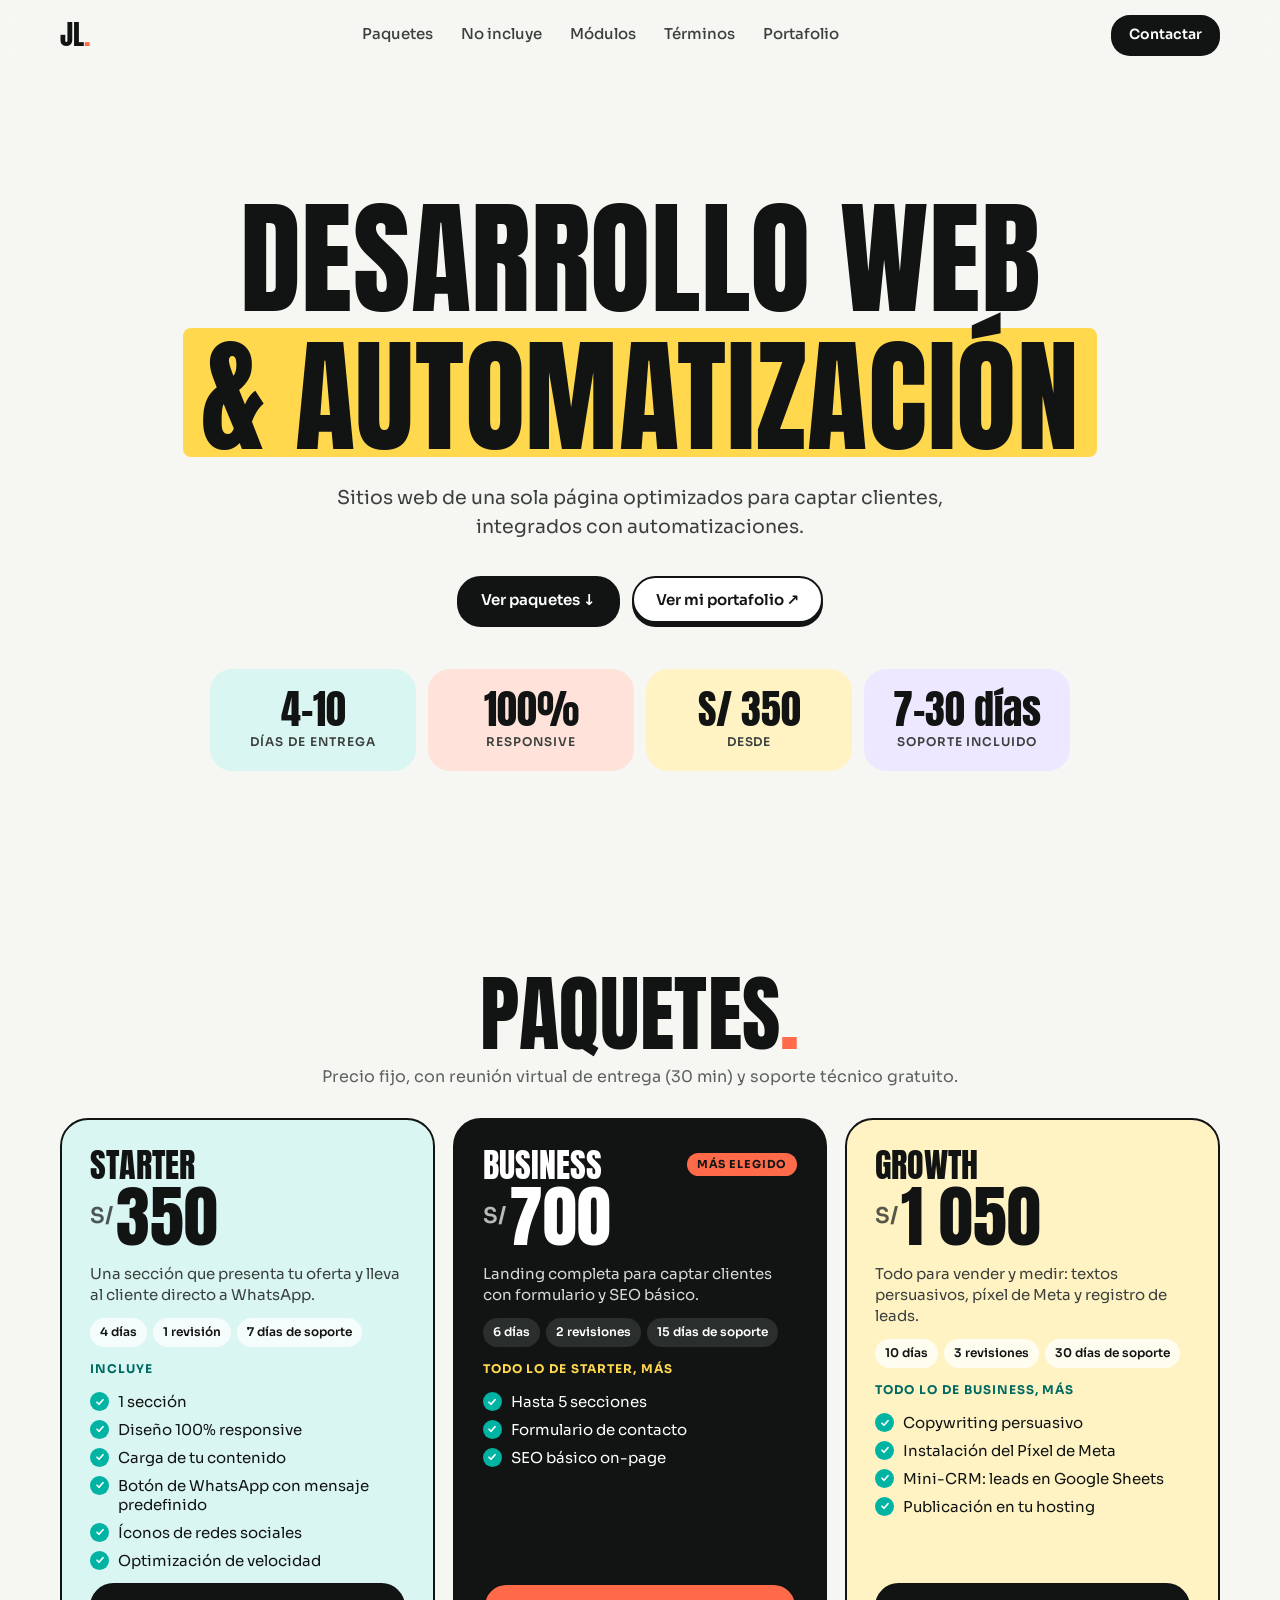
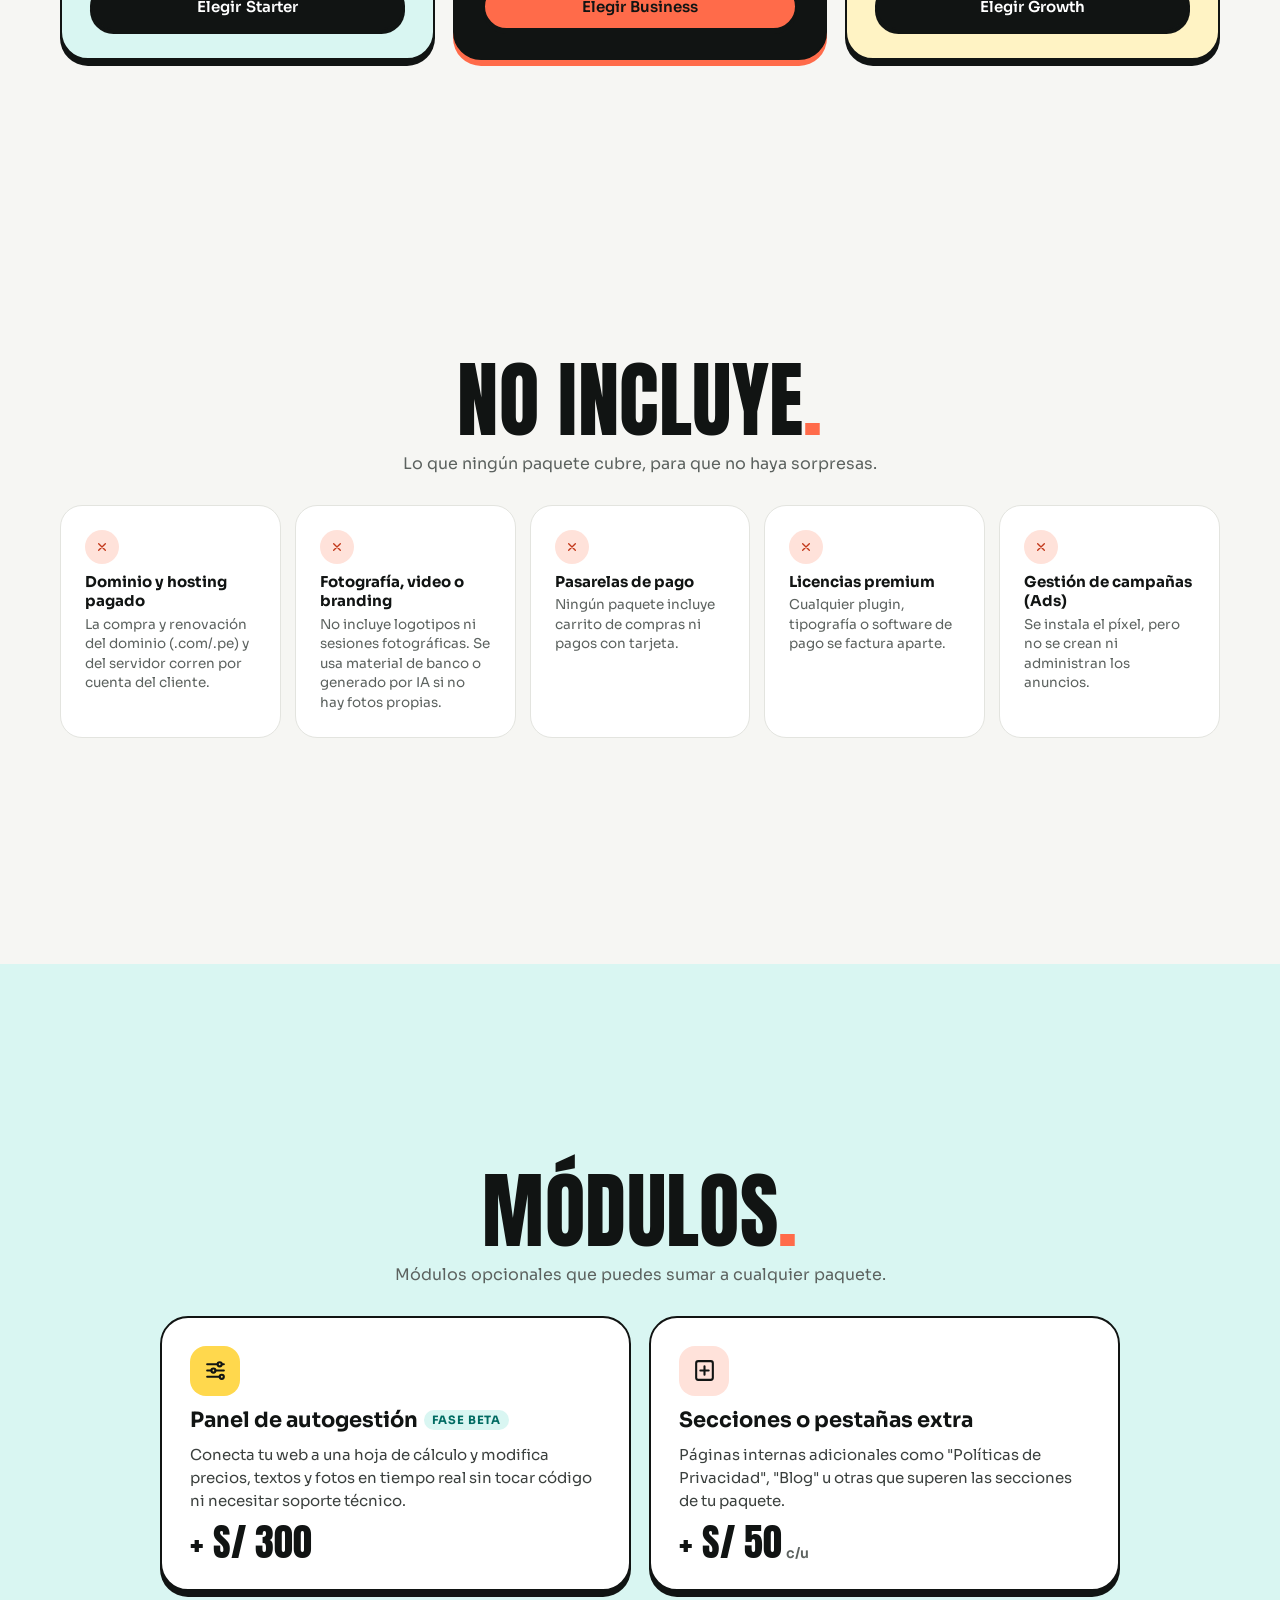
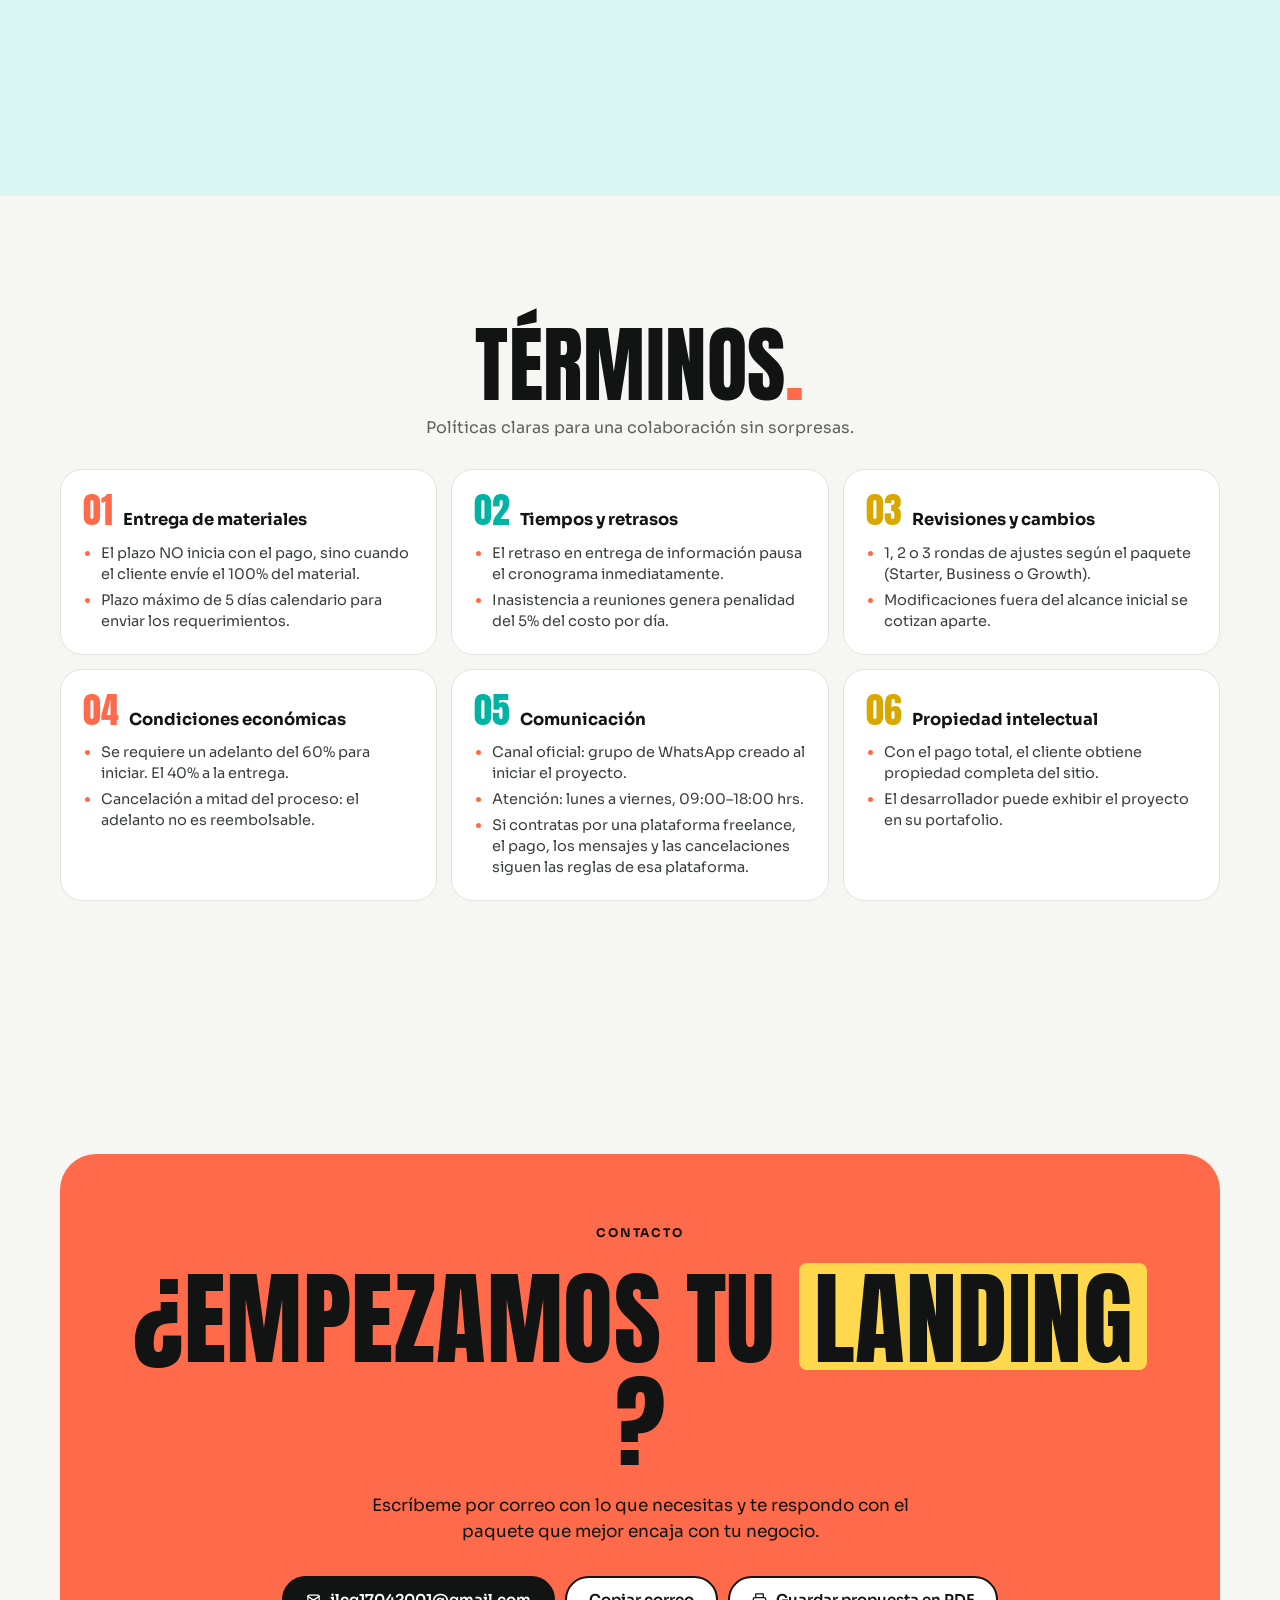
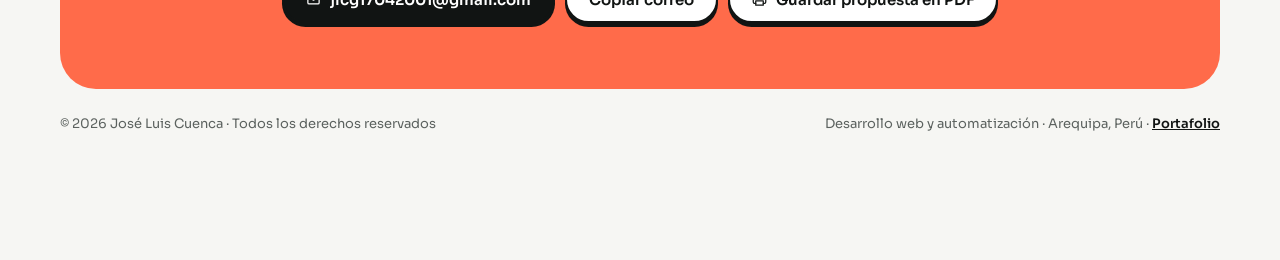
==== commit 4cb0d4d6: "Paquetes en tarjetas que muestran lo que agrega cada uno - Starter, Business y Growth en tarjetas de" ====
--- a/index.html
+++ b/index.html
@@ -87,34 +87,30 @@
       .stat span{font-size:12px;font-weight:600;letter-spacing:.08em;text-transform:uppercase;color:var(--ink-2)}
       .stat:nth-child(1){background:var(--teal-soft)}.stat:nth-child(2){background:#FFE2DA}.stat:nth-child(3){background:var(--yellow-soft)}.stat:nth-child(4){background:var(--lilac)}
       /* paquetes: tabla comparativa */
-      .cmp{background:var(--paper);border:2px solid var(--ink);border-radius:28px;box-shadow:0 6px 0 var(--ink);overflow:hidden;--row:clamp(22px,calc(var(--u) * 4),36px)}
-      .cmp table{width:100%;border-collapse:collapse;table-layout:fixed;font-size:clamp(12px,calc(var(--u) * 2.25),15px)}
-      .cmp col.f{width:38%}
-      .cmp th,.cmp td{padding:0 14px;height:var(--row);text-align:center;vertical-align:middle;border-bottom:1px solid var(--rule)}
-      .cmp th[scope="row"]{text-align:left;font-weight:500;color:var(--ink-2);line-height:1.25}
-      .cmp thead th{padding:clamp(10px,calc(var(--u) * 2.4),20px) 10px clamp(8px,calc(var(--u) * 1.6),14px);border-bottom:2px solid var(--ink);vertical-align:bottom}
-      .cmp thead th.pop{background:var(--yellow-soft)}
-      .cmp .corner{text-align:left;vertical-align:bottom;padding:clamp(12px,calc(var(--u) * 2.6),24px) 22px clamp(10px,calc(var(--u) * 1.8),16px);border-bottom:2px solid var(--ink)}
-      .cmp .corner h2{font-size:clamp(40px,calc(var(--u) * 10),80px)}
-      .cmp .corner p{margin:8px 0 0;font-size:clamp(12.5px,calc(var(--u) * 2.1),14.5px);color:var(--muted);line-height:1.45;max-width:26em}
-      .only-m{display:none}
-      .cmp .pp{white-space:nowrap}
-      .cmp tbody td:nth-child(3),.cmp tfoot td:nth-child(3){background:#FFFBEA}
-      .cmp .pn{display:block;font-family:var(--f-title);font-weight:400;text-transform:uppercase;font-size:clamp(18px,calc(var(--u) * 4),30px);line-height:1}
-      .cmp .pp{display:block;font-family:var(--f-title);font-weight:400;font-size:clamp(22px,calc(var(--u) * 6),46px);line-height:1;margin-top:4px}
-      .cmp .pp small{font-family:var(--f-body);font-size:.34em;font-weight:600;color:var(--muted);vertical-align:.9em;margin-right:3px}
-      .cmp .tag{display:inline-block;font:700 10.5px/1 var(--f-body);letter-spacing:.08em;text-transform:uppercase;background:var(--coral);border:2px solid var(--ink);border-radius:999px;padding:4px 8px;margin-bottom:6px}
-      .cmp .pd{display:block;font:400 12.5px/1.35 var(--f-body);color:var(--muted);margin-top:6px;text-transform:none}
-      .cmp td{font-weight:600}
-      .cmp .all td{height:auto;padding:clamp(6px,calc(var(--u) * 1.4),12px) 14px;text-align:left;font-weight:500;color:var(--teal-ink);background:var(--teal-soft)!important;line-height:1.35}
-      .cmp .sep th,.cmp .sep td{border-top:2px solid var(--rule)}
-      .y,.no{display:inline-grid;place-items:center;width:20px;height:20px;border-radius:50%;vertical-align:middle}
-      .y{background:var(--teal)}.no{background:#ECEDE9}
-      .y::before{content:"";width:9px;height:5px;border:solid #fff;border-width:0 0 2.6px 2.6px;transform:translateY(-1px) rotate(-45deg)}
-      .no::before{content:"";width:8px;height:2px;background:#A3A8A5;border-radius:2px}
-      .cmp tfoot td{border-bottom:0;padding:clamp(8px,calc(var(--u) * 2),16px) 10px}
-      .cmp tfoot .btn{width:100%;padding:11px 10px;font-size:14px}
-      .vh{position:absolute!important;width:1px;height:1px;overflow:hidden;clip:rect(0 0 0 0);white-space:nowrap}
+      /* paquetes: tarjetas */
+      .cards{display:grid;grid-template-columns:repeat(3,minmax(0,1fr));gap:18px;align-items:stretch}
+      .card{background:var(--paper);border:2px solid var(--ink);border-radius:28px;padding:clamp(18px,calc(var(--u) * 3.4),28px);display:flex;flex-direction:column;gap:clamp(8px,calc(var(--u) * 1.6),14px);box-shadow:0 6px 0 var(--ink);transition:transform .25s,box-shadow .25s}
+      .card:hover{transform:translateY(-6px) rotate(-.5deg);box-shadow:0 12px 0 var(--ink)}
+      .card:nth-child(3):hover{transform:translateY(-6px) rotate(.5deg)}
+      .card .ptop{display:flex;justify-content:space-between;align-items:center;gap:10px}
+      .card h3{font-family:var(--f-title);font-weight:400;text-transform:uppercase;font-size:clamp(24px,calc(var(--u) * 4.4),34px);margin:0;line-height:1}
+      .card .price{font-family:var(--f-title);line-height:1;font-size:clamp(40px,calc(var(--u) * 9),68px);white-space:nowrap}
+      .card .price small{font-family:var(--f-body);font-size:.32em;font-weight:600;vertical-align:1em;margin-right:3px;opacity:.7}
+      .card .d{margin:0;color:var(--ink-2);font-size:clamp(13px,calc(var(--u) * 2.15),15px);line-height:1.4}
+      .chips{display:flex;flex-wrap:wrap;gap:6px}
+      .chips span{font-size:12px;font-weight:600;border-radius:999px;padding:5px 10px;background:rgba(255,255,255,.75)}
+      .card .plus{font-size:12px;font-weight:700;letter-spacing:.08em;text-transform:uppercase;color:var(--teal-ink)}
+      .ck{list-style:none;margin:0;padding:0;display:grid;gap:clamp(5px,calc(var(--u) * 1),9px);flex:1;align-content:start}
+      .ck li{display:flex;gap:9px;align-items:flex-start;line-height:1.3;font-size:clamp(13px,calc(var(--u) * 2.15),15px)}
+      .ck li::before{content:"";flex:none;width:19px;height:19px;border-radius:50%;background:var(--teal) url("data:image/svg+xml,%3Csvg xmlns='http://www.w3.org/2000/svg' viewBox='0 0 24 24' fill='none' stroke='%23fff' stroke-width='3.4' stroke-linecap='round' stroke-linejoin='round'%3E%3Cpath d='M6 12.5l4 4 8-9'/%3E%3C/svg%3E") center/12px no-repeat}
+      .card .btn{width:100%;gap:.3em}
+      .card.s1{background:var(--teal-soft)}
+      .card.s2{background:var(--ink);color:#fff;transform:translateY(-10px);box-shadow:0 6px 0 var(--coral)}
+      .card.s2:hover{transform:translateY(-16px);box-shadow:0 12px 0 var(--coral)}
+      .card.s2 .d{color:#D6D9D7}.card.s2 .plus{color:var(--yellow)}.card.s2 .chips span{background:#2A2F2D;color:#fff}
+      .card.s3{background:var(--yellow-soft)}
+      .card .tag{background:var(--coral);color:var(--ink);font:700 11px/1 var(--f-body);letter-spacing:.08em;text-transform:uppercase;border-radius:999px;padding:6px 10px;white-space:nowrap}
+      @media (min-width:761px) and (max-height:820px){.card .d{display:none}.card{gap:clamp(6px,calc(var(--u) * 1.3),12px)}.cards{margin-top:6px}}
       /* no incluye */
       .scope{display:grid;grid-template-columns:repeat(5,minmax(0,1fr));gap:14px}
       .scope div{background:var(--paper);border:1px solid var(--rule);border-radius:22px;padding:clamp(14px,calc(var(--u) * 3),24px);display:flex;flex-direction:column;gap:8px}
@@ -163,10 +159,10 @@
       @media (prefers-reduced-motion:reduce){.rv{opacity:1;transform:none;transition:none}.hero .t .row{animation:none}html{scroll-behavior:auto}}
       /* tablet */
       @media (max-width:1000px){
+        .cards{gap:12px}.card{padding:16px}.card .ptop{flex-wrap:wrap;gap:6px}.card .tag{font-size:9.5px;padding:4px 7px}
         .scope{grid-template-columns:repeat(2,minmax(0,1fr))}
         .scope div:last-child{grid-column:1/-1}
         .terms{grid-template-columns:repeat(2,minmax(0,1fr))}
-        .cmp .pd{display:none}
       }
       /* celular */
       @media (max-width:760px){
@@ -182,23 +178,26 @@
         .stats{grid-template-columns:repeat(2,minmax(0,1fr));gap:8px}
         .stat span{font-size:10.5px}
         .cta{gap:10px}.cta .btn{width:100%;padding:12px 18px}
-        .cmp{border-radius:20px;--row:clamp(24px,calc(var(--u) * 4.6),34px)}
-        .only-m{display:block}
-        .cmp .corner{padding:0;border-bottom:2px solid var(--ink)}
-        .cmp .corner>*{display:none}
-        .cmp col.f{width:37%}
-        .cmp .pn{font-size:15px}
-        .cmp .pp{font-size:19px}
-        .cmp .pp small{font-size:9px;margin-right:1px}
-        .cmp th,.cmp td{padding:0 6px}
-        .cmp th[scope="row"]{padding-left:10px;font-size:11.5px}
-        .cmp td{font-size:11.5px}
-        .cmp thead th{padding:10px 3px 8px}
-        .cmp .tag{font-size:8.5px;padding:3px 5px;letter-spacing:.04em;border-width:1.5px}
-        .cmp .all td{font-size:10.5px;padding:5px 10px;line-height:1.3}
-        .y,.no{width:17px;height:17px}
-        .cmp tfoot td{padding:8px 3px}
-        .cmp tfoot .btn{padding:8px 4px;font-size:12px;box-shadow:0 2px 0 var(--ink);gap:5px}
+        .s-head{margin-bottom:10px}
+        #paquetes .s-head p{display:none}
+        .cards{grid-template-columns:1fr;gap:12px}
+        .card{padding:12px 14px;gap:6px;border-radius:20px;box-shadow:0 4px 0 var(--ink)}
+        .card.s2{transform:none;box-shadow:0 4px 0 var(--coral)}
+        .card:hover,.card.s2:hover,.card:nth-child(3):hover{transform:none}
+        .card .row1{display:flex;align-items:center;justify-content:space-between;gap:8px}
+        .card h3{font-size:22px}.card .price{font-size:28px}
+        .card .d{display:none}
+        .card .chips span{font-size:10.5px;padding:3px 8px}
+        .card .plus{font-size:10.5px}
+        .ck{grid-template-columns:1fr 1fr;gap:4px 10px}.ck li{font-size:11.5px;gap:6px}.ck li::before{width:15px;height:15px;background-size:10px}
+        .card{display:grid;grid-template-columns:1fr auto;align-items:center;column-gap:10px;cursor:pointer}
+        .card .row1{grid-column:1;grid-row:1}
+        .card .btn{grid-column:2;grid-row:1;width:auto;padding:8px 14px;font-size:12.5px;box-shadow:0 3px 0 var(--ink)}
+        .card .btn .pn{display:none}
+        .card .chips,.card .plus,.card .ck{grid-column:1/-1}
+        .card:not(.open) .chips,.card:not(.open) .plus,.card:not(.open) .ck{display:none}
+        .card .ptop{justify-content:flex-start}
+        .card .tag{font-size:9px;padding:4px 7px}
         .scope{grid-template-columns:1fr;gap:8px}
         .scope div{flex-direction:row;align-items:flex-start;padding:12px 14px;gap:12px;border-radius:18px}
         .scope .x{width:28px;height:28px;flex:none}
@@ -221,6 +220,7 @@
       }
       @media (max-width:760px) and (max-height:700px){
         .s-head p{display:none}
+        .card{gap:5px;padding:10px 12px}
         .s-head{margin-bottom:10px}
         .scope{gap:6px}.scope div{padding:9px 12px;gap:10px}.scope .x{width:24px;height:24px}
         .scope b{font-size:13px}.scope span{font-size:11.5px;line-height:1.35}
@@ -233,11 +233,10 @@
         @page{margin:12mm}
         :root{--avail:auto;--u:7px}
         body{background:#fff;font-size:12px}
-        .top,.menu,.cta,.reach,.cmp tfoot,.only-m{display:none!important}
+        .top,.menu,.cta,.reach,.card .btn{display:none!important}
         .rv{opacity:1!important;transform:none!important;transition:none!important}
         .screen{min-height:0;padding:14px 0;break-inside:avoid}
         #modulos{background:#fff}
-        .cmp,.mod{box-shadow:none!important}
         .term ul{display:grid!important}
         .term-h .chev{display:none!important}
         .contact{background:#fff;border:2px solid var(--ink);padding:20px}
@@ -289,23 +288,28 @@
     </div></header>
 
     <section class="screen" id="paquetes"><div class="wrap">
-      <div class="s-head rv only-m"><h2 class="t">Paquetes<em>.</em></h2><p>Precio fijo, con reunión virtual de entrega (30 min) y soporte técnico gratuito.</p></div>
-      <div class="cmp rv"><table>
-        <caption class="vh">Comparación de los paquetes Starter, Business y Growth</caption>
-        <colgroup><col class="f"><col><col><col></colgroup>
-        <thead><tr><td class="corner"><h2 class="t">Paquetes<em>.</em></h2><p>Tres paquetes con precio fijo. Todos incluyen reunión virtual de entrega (30 min) y soporte técnico gratuito.</p></td>
-          <th scope="col"><span class="pn">Starter</span><span class="pp"><small>S/</small>350</span><span class="pd">Una sección que presenta tu oferta y lleva al cliente directo a WhatsApp.</span></th>
-          <th scope="col" class="pop"><span class="tag">Más elegido</span><span class="pn">Business</span><span class="pp"><small>S/</small>700</span><span class="pd">Landing completa para captar clientes con formulario y SEO básico.</span></th>
-          <th scope="col"><span class="pn">Growth</span><span class="pp"><small>S/</small>1 050</span><span class="pd">Todo para vender y medir: textos persuasivos, píxel de Meta y registro de leads.</span></th>
-        </tr></thead>
-        <tbody id="rows"></tbody>
-        <tfoot><tr><td></td>
-          <td><a class="btn dark" data-plan="Starter">Elegir</a></td>
-          <td><a class="btn coral" data-plan="Business">Elegir</a></td>
-          <td><a class="btn dark" data-plan="Growth">Elegir</a></td>
-        </tr></tfoot>
-      </table></div>
-    </div></section>
+  <div class="s-head rv"><h2 class="t">Paquetes<em>.</em></h2><p>Precio fijo, con reunión virtual de entrega (30 min) y soporte técnico gratuito.</p></div>
+  <div class="cards" id="cards">
+    <article class="rv card s1"><div class="row1"><div class="ptop"><h3>Starter</h3></div><div class="price"><small>S/</small>350</div></div>
+      <p class="d">Una sección que presenta tu oferta y lleva al cliente directo a WhatsApp.</p>
+      <div class="chips"><span>4 días</span><span>1 revisión</span><span>7 días de soporte</span></div>
+      <span class="plus">Incluye</span>
+      <ul class="ck"><li>1 sección</li><li>Diseño 100% responsive</li><li>Carga de tu contenido</li><li>Botón de WhatsApp con mensaje predefinido</li><li>Íconos de redes sociales</li><li>Optimización de velocidad</li></ul>
+      <a class="btn dark" data-plan="Starter">Elegir<span class="pn">Starter</span></a></article>
+    <article class="rv card s2"><div class="row1"><div class="ptop"><h3>Business</h3><span class="tag">Más elegido</span></div><div class="price"><small>S/</small>700</div></div>
+      <p class="d">Landing completa para captar clientes con formulario y SEO básico.</p>
+      <div class="chips"><span>6 días</span><span>2 revisiones</span><span>15 días de soporte</span></div>
+      <span class="plus">Todo lo de Starter, más</span>
+      <ul class="ck"><li>Hasta 5 secciones</li><li>Formulario de contacto</li><li>SEO básico on-page</li></ul>
+      <a class="btn coral" data-plan="Business">Elegir<span class="pn">Business</span></a></article>
+    <article class="rv card s3"><div class="row1"><div class="ptop"><h3>Growth</h3></div><div class="price"><small>S/</small>1 050</div></div>
+      <p class="d">Todo para vender y medir: textos persuasivos, píxel de Meta y registro de leads.</p>
+      <div class="chips"><span>10 días</span><span>3 revisiones</span><span>30 días de soporte</span></div>
+      <span class="plus">Todo lo de Business, más</span>
+      <ul class="ck"><li>Copywriting persuasivo</li><li>Instalación del Píxel de Meta</li><li>Mini-CRM: leads en Google Sheets</li><li>Publicación en tu hosting</li></ul>
+      <a class="btn dark" data-plan="Growth">Elegir<span class="pn">Growth</span></a></article>
+  </div>
+</div></section>
 
     <section class="screen" id="no-incluye"><div class="wrap">
       <div class="s-head rv"><h2 class="t">No incluye<em>.</em></h2><p>Lo que ningún paquete cubre, para que no haya sorpresas.</p></div>
@@ -367,23 +371,11 @@
 
     <script>
       const MAIL = "jlcg17042001@gmail.com";
-      const yes = '<span class="y" role="img" aria-label="Incluido"></span>', no = '<span class="no" role="img" aria-label="No incluido"></span>';
-      const ROWS = [
-        ["Secciones", "1", "Hasta 5", "Hasta 5"],
-        ["Entrega", "4 días", "6 días", "10 días"],
-        ["Rondas de revisión", "1", "2", "3"],
-        ["Soporte técnico", "7 días", "15 días", "30 días"],
-        ["Formulario de contacto", 0, 1, 1],
-        ["SEO básico on-page", 0, 1, 1],
-        ["Copywriting persuasivo", 0, 0, 1],
-        ["Instalación del Píxel de Meta", 0, 0, 1],
-        ["Mini-CRM: leads en Google Sheets", 0, 0, 1],
-        ["Publicación en tu hosting", 0, 0, 1]
-      ];
-      const cell = v => typeof v === "number" ? (v ? yes : no) : v;
-      document.getElementById("rows").innerHTML =
-        `<tr class="all"><td colspan="4">En los tres: diseño 100% responsive, carga de tu contenido, botón de WhatsApp con mensaje predefinido, íconos de redes sociales y optimización de velocidad.</td></tr>` +
-        ROWS.map((r, i) => `<tr${i === 4 ? ' class="sep"' : ""}><th scope="row">${r[0]}</th>${r.slice(1).map(v => `<td>${cell(v)}</td>`).join("")}</tr>`).join("");
+      const cards = [...document.querySelectorAll(".card")], small = matchMedia("(max-width:760px)");
+      cards.forEach(c => c.addEventListener("click", e => { if (!small.matches || e.target.closest(".btn")) return; cards.forEach(o => o.classList.toggle("open", o === c)); syncCards(); }));
+      function syncCards() { cards.forEach(c => { const h = c.querySelector(".row1"); if (small.matches) { h.setAttribute("role", "button"); h.tabIndex = 0; h.setAttribute("aria-expanded", String(c.classList.contains("open"))); } else { h.removeAttribute("role"); h.removeAttribute("tabindex"); h.removeAttribute("aria-expanded"); } }); }
+      cards.forEach(c => c.querySelector(".row1").addEventListener("keydown", e => { if (small.matches && (e.key === "Enter" || e.key === " ")) { e.preventDefault(); c.click(); } }));
+      cards[1].classList.add("open"); syncCards(); small.addEventListener("change", syncCards);
       document.querySelectorAll("[data-plan]").forEach(a => {
         const p = a.dataset.plan;
         a.href = `mailto:${MAIL}?subject=${encodeURIComponent("Paquete " + p + " de landing page")}&body=${encodeURIComponent("Hola José Luis, me interesa el paquete " + p + " de landing page.")}`;
@@ -423,7 +415,7 @@
       addEventListener("beforeprint", showAll);
 
       const io = "IntersectionObserver" in window ? new IntersectionObserver(es => es.forEach(e => { if (e.isIntersecting) { e.target.classList.add("in"); io.unobserve(e.target); } }), { threshold: .1 }) : null;
-      document.querySelectorAll(".rv").forEach((el, i) => { el.style.transitionDelay = (el.matches(".term,.mod,.scope>div") ? (i % 3) * 60 : 0) + "ms"; io ? io.observe(el) : el.classList.add("in"); });
+      document.querySelectorAll(".rv").forEach((el, i) => { el.style.transitionDelay = (el.matches(".term,.mod,.scope>div,.card") ? (i % 3) * 60 : 0) + "ms"; io ? io.observe(el) : el.classList.add("in"); });
     </script>
   </body>
 </html>
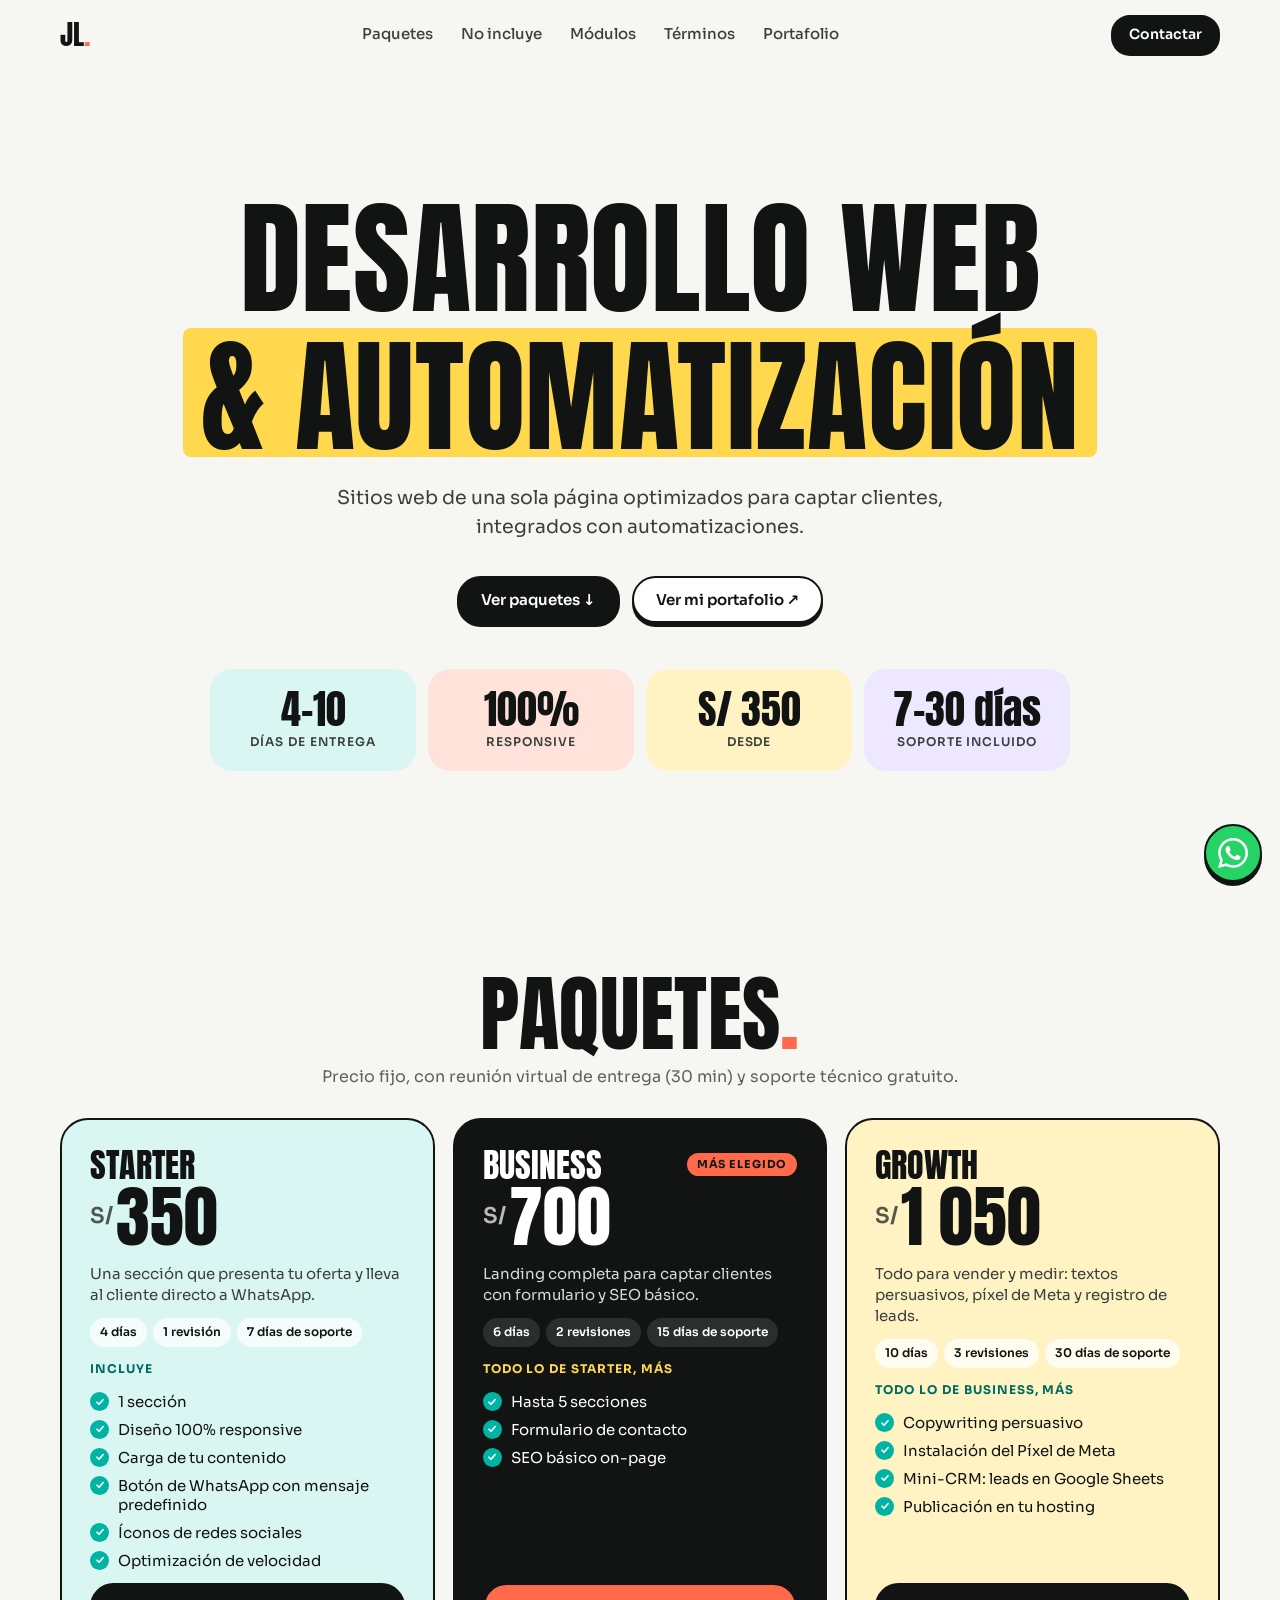
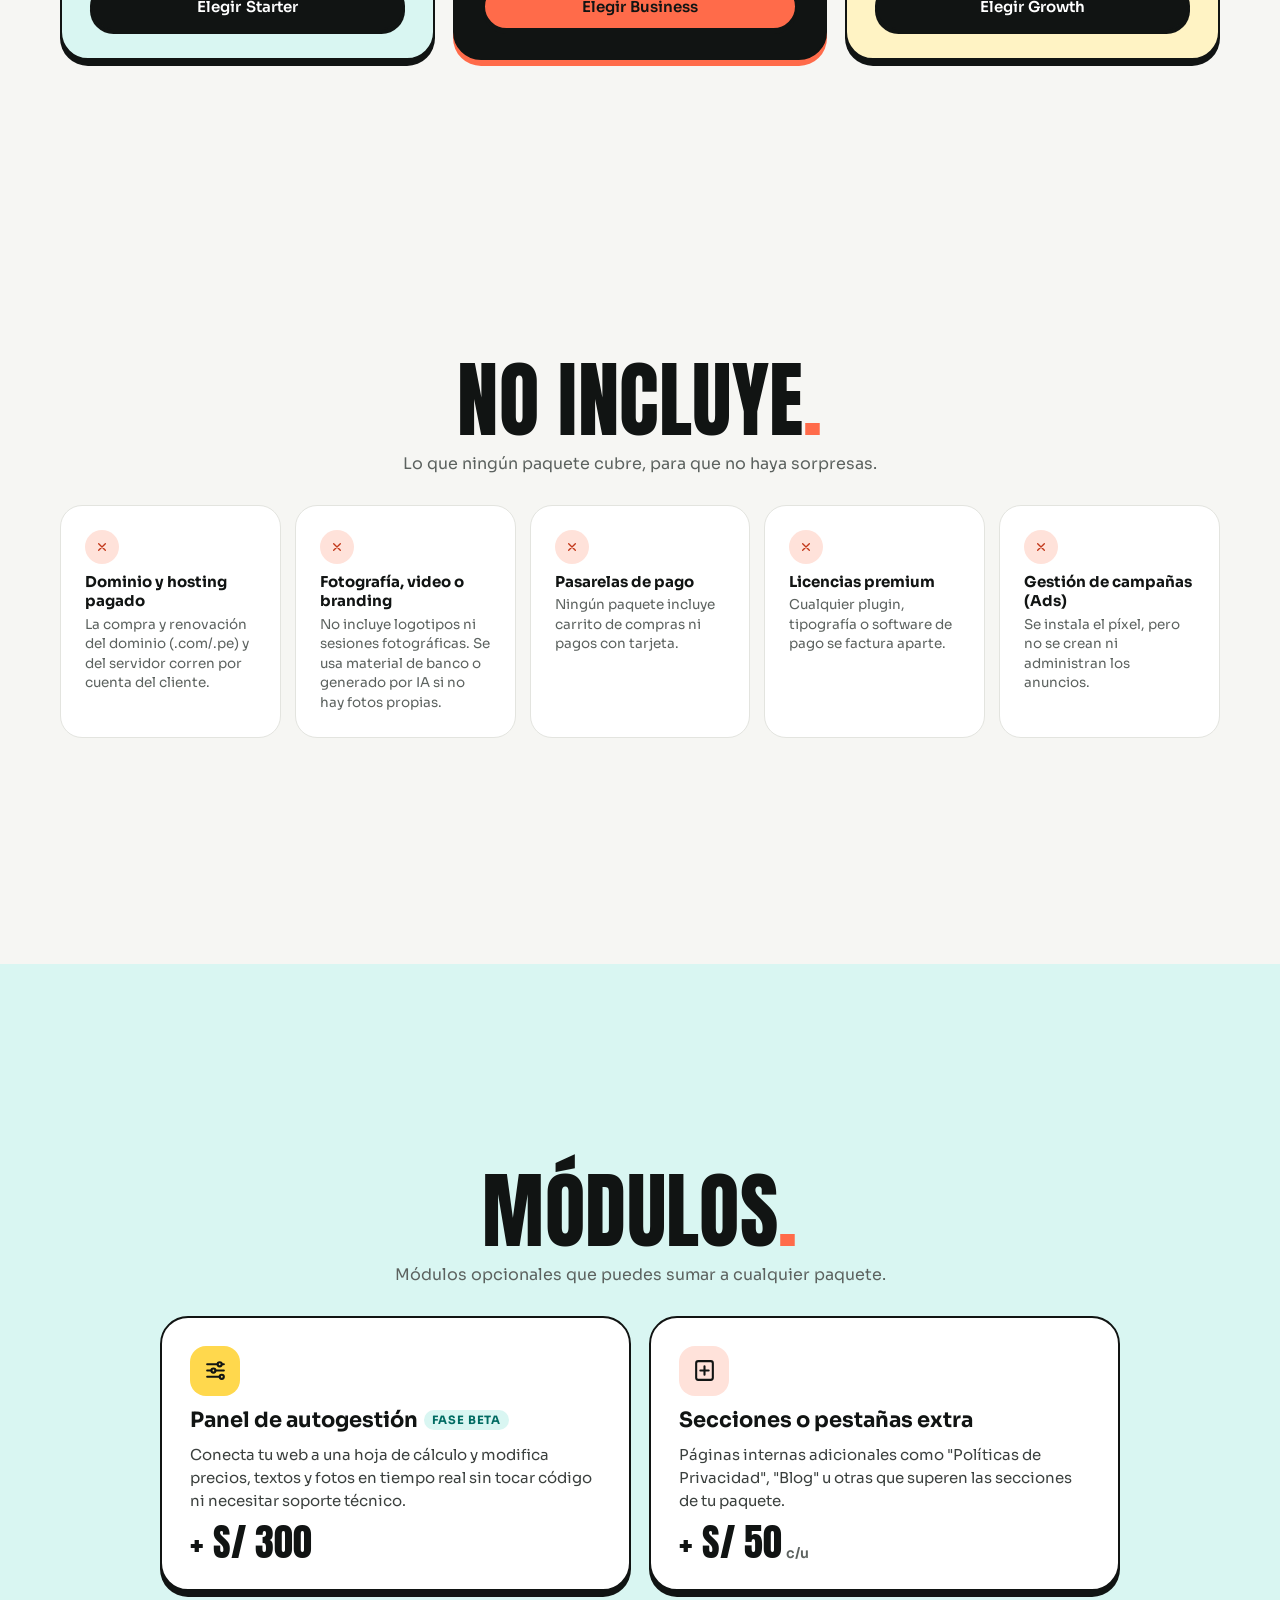
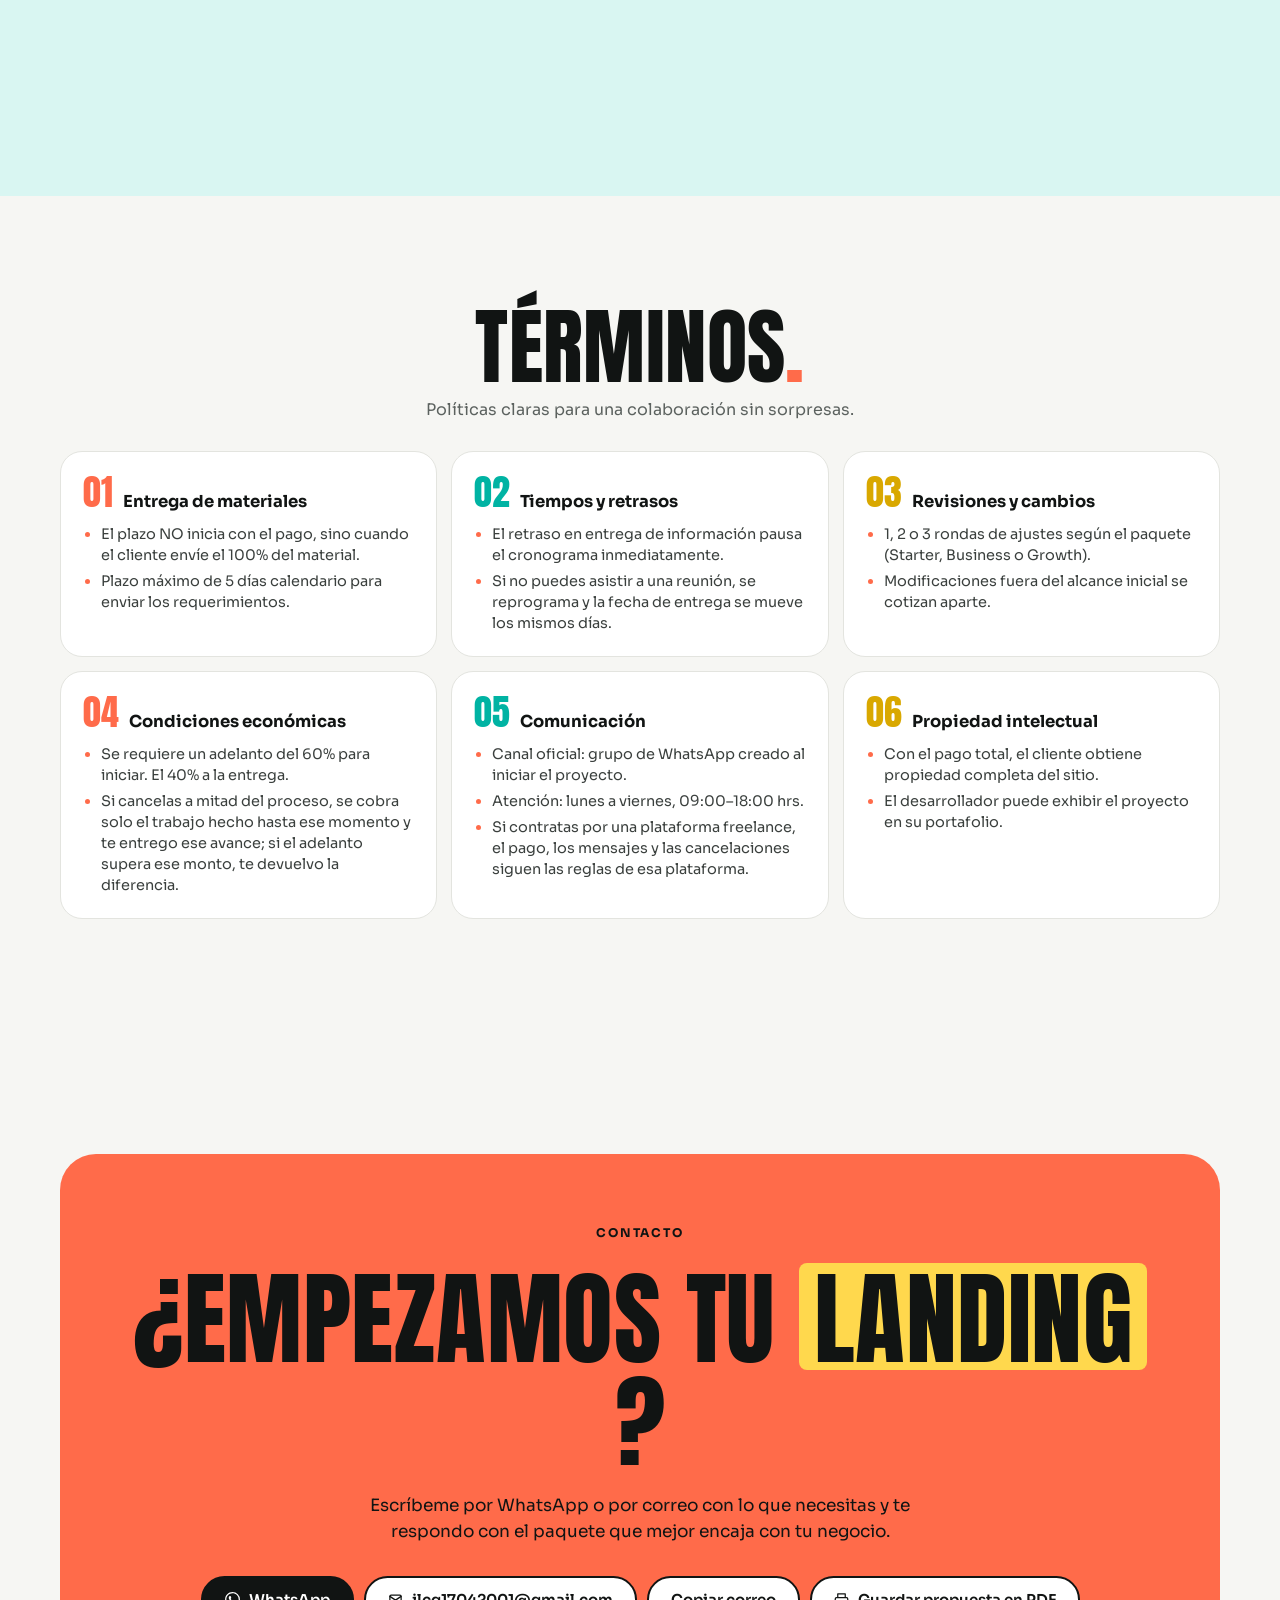
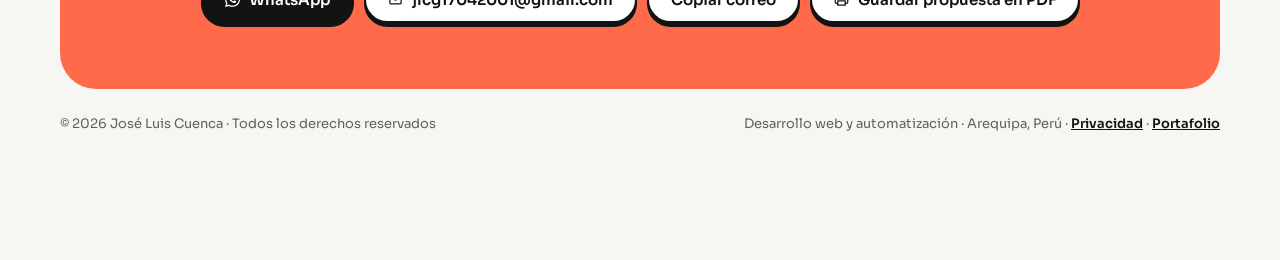
==== commit 050effc9: "Agrega WhatsApp, política de privacidad, página 404 y analítica - Botón flotante y en Contacto que a" ====
--- a/index.html
+++ b/index.html
@@ -32,6 +32,8 @@
     <link rel="preload" href="fonts/sora-latin.woff2" as="font" type="font/woff2" crossorigin />
     <script type="application/ld+json">{"@context": "https://schema.org", "@graph": [{"@type": "ProfessionalService", "@id": "https://portafoliofreelance-jlcg.vercel.app/#servicio", "name": "José Luis Cuenca · Desarrollo Web & Automatización", "url": "https://portafoliofreelance-jlcg.vercel.app/", "image": "https://portafoliofreelance-jlcg.vercel.app/og.jpg", "logo": "https://portafoliofreelance-jlcg.vercel.app/icons/icon-512.png", "description": "Landing pages de alta conversión y automatizaciones para negocios en Perú. Diseño responsive, WhatsApp, formularios y píxel de Meta. Tres paquetes desde S/ 350, entrega en 4 a 10 días y hasta 30 días de soporte. José Luis Cuenca, Arequipa.", "email": "jlcg17042001@gmail.com", "priceRange": "S/ 350 - S/ 1050", "areaServed": {"@type": "Country", "name": "Perú"}, "address": {"@type": "PostalAddress", "addressLocality": "Arequipa", "addressCountry": "PE"}, "openingHoursSpecification": {"@type": "OpeningHoursSpecification", "dayOfWeek": ["Monday", "Tuesday", "Wednesday", "Thursday", "Friday"], "opens": "09:00", "closes": "18:00"}, "founder": {"@id": "https://portafolio-jlcg.vercel.app/#persona"}, "sameAs": ["https://portafolio-jlcg.vercel.app/", "https://github.com/JCuenca17", "https://www.linkedin.com/in/josecuencag/"], "hasOfferCatalog": {"@type": "OfferCatalog", "name": "Servicios", "itemListElement": [{"@type": "Offer", "price": "350", "priceCurrency": "PEN", "itemOffered": {"@type": "Service", "name": "Landing Page Starter", "description": "Una sección responsive con botón de WhatsApp. Entrega en 4 días, 1 revisión, 7 días de soporte."}}, {"@type": "Offer", "price": "700", "priceCurrency": "PEN", "itemOffered": {"@type": "Service", "name": "Landing Page Business", "description": "Hasta 5 secciones, formulario, WhatsApp y SEO básico. Entrega en 6 días, 2 revisiones, 15 días de soporte."}}, {"@type": "Offer", "price": "1050", "priceCurrency": "PEN", "itemOffered": {"@type": "Service", "name": "Landing Page Growth", "description": "Hasta 5 secciones, copywriting, píxel de Meta, leads en Google Sheets y publicación. Entrega en 10 días, 3 revisiones, 30 días de soporte."}}, {"@type": "Offer", "price": "300", "priceCurrency": "PEN", "itemOffered": {"@type": "Service", "name": "Panel de Autogestión", "description": "Edita precios, textos y fotos desde una hoja de cálculo."}}, {"@type": "Offer", "price": "50", "priceCurrency": "PEN", "itemOffered": {"@type": "Service", "name": "Sección o pestaña extra"}}]}}, {"@type": "Person", "@id": "https://portafolio-jlcg.vercel.app/#persona", "name": "José Luis Cuenca Gutiérrez", "url": "https://portafolio-jlcg.vercel.app/", "jobTitle": "Desarrollador de Software"}, {"@type": "WebSite", "@id": "https://portafoliofreelance-jlcg.vercel.app/#web", "url": "https://portafoliofreelance-jlcg.vercel.app/", "name": "José Luis Cuenca · Desarrollo Web & Automatización", "inLanguage": "es-PE"}]}</script>
 
+    <script>window.va = window.va || function () { (window.vaq = window.vaq || []).push(arguments); };</script>
+    <script defer src="/_vercel/insights/script.js"></script>
     <style>
       @font-face{font-family:"Anton";font-style:normal;font-weight:400;font-display:swap;src:url(fonts/anton-latin.woff2) format("woff2")}
       @font-face{font-family:"Sora";font-style:normal;font-weight:400 700;font-display:swap;src:url(fonts/sora-latin.woff2) format("woff2")}
@@ -150,6 +152,11 @@
       footer{display:flex;flex-wrap:wrap;justify-content:space-between;gap:8px;padding-top:calc(var(--u) * 3);font-size:13px;color:var(--muted)}
       footer a{color:var(--ink);font-weight:600}
             .print-note{display:none}
+      .ico.wa,svg.wa{fill:currentColor;stroke:none}
+      .wa-float{position:fixed;right:18px;bottom:18px;z-index:15;width:58px;height:58px;border-radius:50%;background:#25D366;color:#fff;display:grid;place-items:center;border:2px solid var(--ink);box-shadow:0 4px 0 var(--ink);transition:transform .15s,box-shadow .15s}
+      .wa-float:hover{transform:translateY(-3px) rotate(-6deg);box-shadow:0 7px 0 var(--ink)}
+      .wa-float:active{transform:translateY(2px);box-shadow:0 1px 0 var(--ink)}
+      .wa-float svg{width:30px;height:30px}
       /* animación al aparecer */
       .rv{opacity:0;transform:translateY(22px);transition:opacity .6s cubic-bezier(.2,.8,.2,1),transform .6s cubic-bezier(.2,.8,.2,1)}
       .rv.in{opacity:1;transform:none}
@@ -159,6 +166,8 @@
       @media (prefers-reduced-motion:reduce){.rv{opacity:1;transform:none;transition:none}.hero .t .row{animation:none}html{scroll-behavior:auto}}
       /* tablet */
       @media (max-width:1000px){
+        .screen:not(.hero){min-height:0;padding:clamp(28px,5vh,48px) 0}
+        .term ul{font-size:13px;gap:4px}.term{padding:16px 18px}
         .cards{gap:12px}.card{padding:16px}.card .ptop{flex-wrap:wrap;gap:6px}.card .tag{font-size:9.5px;padding:4px 7px}
         .scope{grid-template-columns:repeat(2,minmax(0,1fr))}
         .scope div:last-child{grid-column:1/-1}
@@ -167,6 +176,8 @@
       /* celular */
       @media (max-width:760px){
         :root{--nav:60px}
+        .screen:not(.hero){padding:24px 0}
+        #contacto{padding-bottom:16px}
         .wrap{width:calc(100% - 28px)}
         .logo{font-size:26px}
         .links,.top .btn{display:none}
@@ -214,9 +225,10 @@
         .term .n{font-size:24px}.term h3{font-size:15px}
         .term ul{display:none;margin:0;padding:0 16px 14px 32px;font-size:13px}
         .term.open ul{display:grid}
-        .contact{border-radius:26px}
-        .reach{gap:8px}.reach .btn{flex:1 1 40%;padding:11px 12px;font-size:13px}.reach #mailbtn{flex-basis:100%}
-        footer{flex-direction:column;gap:2px;font-size:12px}
+        .contact{border-radius:26px;padding:26px 18px}
+        .reach{gap:8px}.reach .btn{flex:1 1 40%;padding:11px 12px;font-size:13px}.reach .wa-btn{flex-basis:100%;order:-2}.reach #mailbtn{flex-basis:100%;order:-1}.reach #copy{display:none}
+        footer{flex-direction:column;gap:2px;font-size:12px;padding-bottom:70px}
+        .wa-float{right:12px;bottom:12px;width:52px;height:52px}.wa-float svg{width:27px;height:27px}
       }
       @media (max-width:760px) and (max-height:700px){
         .s-head p{display:none}
@@ -233,7 +245,7 @@
         @page{margin:12mm}
         :root{--avail:auto;--u:7px}
         body{background:#fff;font-size:12px}
-        .top,.menu,.cta,.reach,.card .btn{display:none!important}
+        .top,.menu,.cta,.reach,.card .btn,.wa-float{display:none!important}
         .rv{opacity:1!important;transform:none!important;transition:none!important}
         .screen{min-height:0;padding:14px 0;break-inside:avoid}
         #modulos{background:#fff}
@@ -247,6 +259,7 @@
   <body>
     <svg width="0" height="0" style="position:absolute" aria-hidden="true" focusable="false">
       <symbol id="i-mail" viewBox="0 0 24 24"><rect x="3" y="5" width="18" height="14" rx="2"/><path d="M3 7l9 6 9-6"/></symbol>
+      <symbol id="i-wa" viewBox="0 0 24 24"><path d="M17.472 14.382c-.297-.149-1.758-.867-2.03-.967-.273-.099-.471-.148-.67.15-.197.297-.767.966-.94 1.164-.173.199-.347.223-.644.075-.297-.15-1.255-.463-2.39-1.475-.883-.788-1.48-1.761-1.653-2.059-.173-.297-.018-.458.13-.606.134-.133.298-.347.446-.52.149-.174.198-.298.298-.497.099-.198.05-.371-.025-.52-.075-.149-.669-1.612-.916-2.207-.242-.579-.487-.5-.669-.51-.173-.008-.371-.01-.57-.01-.198 0-.52.074-.792.372-.272.297-1.04 1.016-1.04 2.479 0 1.462 1.065 2.875 1.213 3.074.149.198 2.096 3.2 5.077 4.487.709.306 1.262.489 1.694.625.712.227 1.36.195 1.871.118.571-.085 1.758-.719 2.006-1.413.248-.694.248-1.289.173-1.413-.074-.124-.272-.198-.57-.347m-5.421 7.403h-.004a9.87 9.87 0 01-5.031-1.378l-.361-.214-3.741.982.998-3.648-.235-.374a9.86 9.86 0 01-1.51-5.26c.001-5.45 4.436-9.884 9.888-9.884 2.64 0 5.122 1.03 6.988 2.898a9.825 9.825 0 012.893 6.994c-.003 5.45-4.437 9.884-9.885 9.884m8.413-18.297A11.815 11.815 0 0012.05 0C5.495 0 .16 5.335.157 11.892c0 2.096.547 4.142 1.588 5.945L.057 24l6.305-1.654a11.882 11.882 0 005.683 1.448h.005c6.554 0 11.89-5.335 11.893-11.893a11.821 11.821 0 00-3.48-8.413Z"/></symbol>
       <symbol id="i-x" viewBox="0 0 24 24"><path d="M7 7l10 10M17 7L7 17"/></symbol>
     </svg>
 
@@ -344,9 +357,9 @@
       <div class="s-head rv"><h2 class="t">Términos<em>.</em></h2><p>Políticas claras para una colaboración sin sorpresas.</p></div>
       <div class="terms" id="terms">
         <article class="term rv"><span class="term-h"><span class="n">01</span><h3>Entrega de materiales</h3></span><ul><li>El plazo NO inicia con el pago, sino cuando el cliente envíe el 100% del material.</li><li>Plazo máximo de 5 días calendario para enviar los requerimientos.</li></ul></article>
-        <article class="term rv"><span class="term-h"><span class="n">02</span><h3>Tiempos y retrasos</h3></span><ul><li>El retraso en entrega de información pausa el cronograma inmediatamente.</li><li>Inasistencia a reuniones genera penalidad del 5% del costo por día.</li></ul></article>
+        <article class="term rv"><span class="term-h"><span class="n">02</span><h3>Tiempos y retrasos</h3></span><ul><li>El retraso en entrega de información pausa el cronograma inmediatamente.</li><li>Si no puedes asistir a una reunión, se reprograma y la fecha de entrega se mueve los mismos días.</li></ul></article>
         <article class="term rv"><span class="term-h"><span class="n">03</span><h3>Revisiones y cambios</h3></span><ul><li>1, 2 o 3 rondas de ajustes según el paquete (Starter, Business o Growth).</li><li>Modificaciones fuera del alcance inicial se cotizan aparte.</li></ul></article>
-        <article class="term rv"><span class="term-h"><span class="n">04</span><h3>Condiciones económicas</h3></span><ul><li>Se requiere un adelanto del 60% para iniciar. El 40% a la entrega.</li><li>Cancelación a mitad del proceso: el adelanto no es reembolsable.</li></ul></article>
+        <article class="term rv"><span class="term-h"><span class="n">04</span><h3>Condiciones económicas</h3></span><ul><li>Se requiere un adelanto del 60% para iniciar. El 40% a la entrega.</li><li>Si cancelas a mitad del proceso, se cobra solo el trabajo hecho hasta ese momento y te entrego ese avance; si el adelanto supera ese monto, te devuelvo la diferencia.</li></ul></article>
         <article class="term rv"><span class="term-h"><span class="n">05</span><h3>Comunicación</h3></span><ul><li>Canal oficial: grupo de WhatsApp creado al iniciar el proyecto.</li><li>Atención: lunes a viernes, 09:00–18:00 hrs.</li><li>Si contratas por una plataforma freelance, el pago, los mensajes y las cancelaciones siguen las reglas de esa plataforma.</li></ul></article>
         <article class="term rv"><span class="term-h"><span class="n">06</span><h3>Propiedad intelectual</h3></span><ul><li>Con el pago total, el cliente obtiene propiedad completa del sitio.</li><li>El desarrollador puede exhibir el proyecto en su portafolio.</li></ul></article>
       </div>
@@ -356,17 +369,19 @@
       <div class="contact rv">
         <span class="eyebrow">Contacto</span>
         <h2 class="t">¿Empezamos tu <mark>landing</mark>?</h2>
-        <p>Escríbeme por correo con lo que necesitas y te respondo con el paquete que mejor encaja con tu negocio.</p>
+        <p>Escríbeme por WhatsApp o por correo con lo que necesitas y te respondo con el paquete que mejor encaja con tu negocio.</p>
         <div class="reach">
-          <a class="btn dark" id="mailbtn" href="mailto:jlcg17042001@gmail.com?subject=Landing%20page"><svg class="ico"><use href="#i-mail"/></svg>jlcg17042001@gmail.com</a>
+          <a class="btn dark wa-btn" href="https://wa.me/josecuencag?text=Hola%20Jos%C3%A9%20Luis%2C%20vi%20tu%20p%C3%A1gina%20de%20servicios%20y%20quiero%20hacer%20una%20consulta." target="_blank" rel="noopener"><svg class="ico wa"><use href="#i-wa"/></svg>WhatsApp</a>
+          <a class="btn" id="mailbtn" href="mailto:jlcg17042001@gmail.com?subject=Landing%20page"><svg class="ico"><use href="#i-mail"/></svg>jlcg17042001@gmail.com</a>
           <button class="btn" type="button" id="copy">Copiar correo</button>
           <button class="btn" type="button" id="print"><svg class="ico" viewBox="0 0 24 24" aria-hidden="true"><path d="M6 9V3h12v6M6 18H4a2 2 0 0 1-2-2v-5a2 2 0 0 1 2-2h16a2 2 0 0 1 2 2v5a2 2 0 0 1-2 2h-2"/><rect x="6" y="14" width="12" height="7"/></svg>Guardar propuesta en PDF</button>
         </div>
       </div>
       <p class="print-note">Propuesta generada desde mi landing page. Versión interactiva: <strong>https://portafoliofreelance-jlcg.vercel.app/</strong> · Proyectos realizados: <strong>https://portafolio-jlcg.vercel.app/</strong> · Correo: <strong>jlcg17042001@gmail.com</strong></p>
-      <footer><span>© 2026 José Luis Cuenca · Todos los derechos reservados</span><span>Desarrollo web y automatización · Arequipa, Perú · <a href="https://portafolio-jlcg.vercel.app/" target="_blank" rel="noopener">Portafolio</a></span></footer>
+      <footer><span>© 2026 José Luis Cuenca · Todos los derechos reservados</span><span>Desarrollo web y automatización · Arequipa, Perú · <a href="privacidad.html">Privacidad</a> · <a href="https://portafolio-jlcg.vercel.app/" target="_blank" rel="noopener">Portafolio</a></span></footer>
     </div></section>
     </main>
+    <a class="wa-float" href="https://wa.me/josecuencag?text=Hola%20Jos%C3%A9%20Luis%2C%20vi%20tu%20p%C3%A1gina%20de%20servicios%20y%20quiero%20hacer%20una%20consulta." target="_blank" rel="noopener" aria-label="Escribirme por WhatsApp"><svg class="wa" viewBox="0 0 24 24" aria-hidden="true"><use href="#i-wa"/></svg></a>
 
 
     <script>
